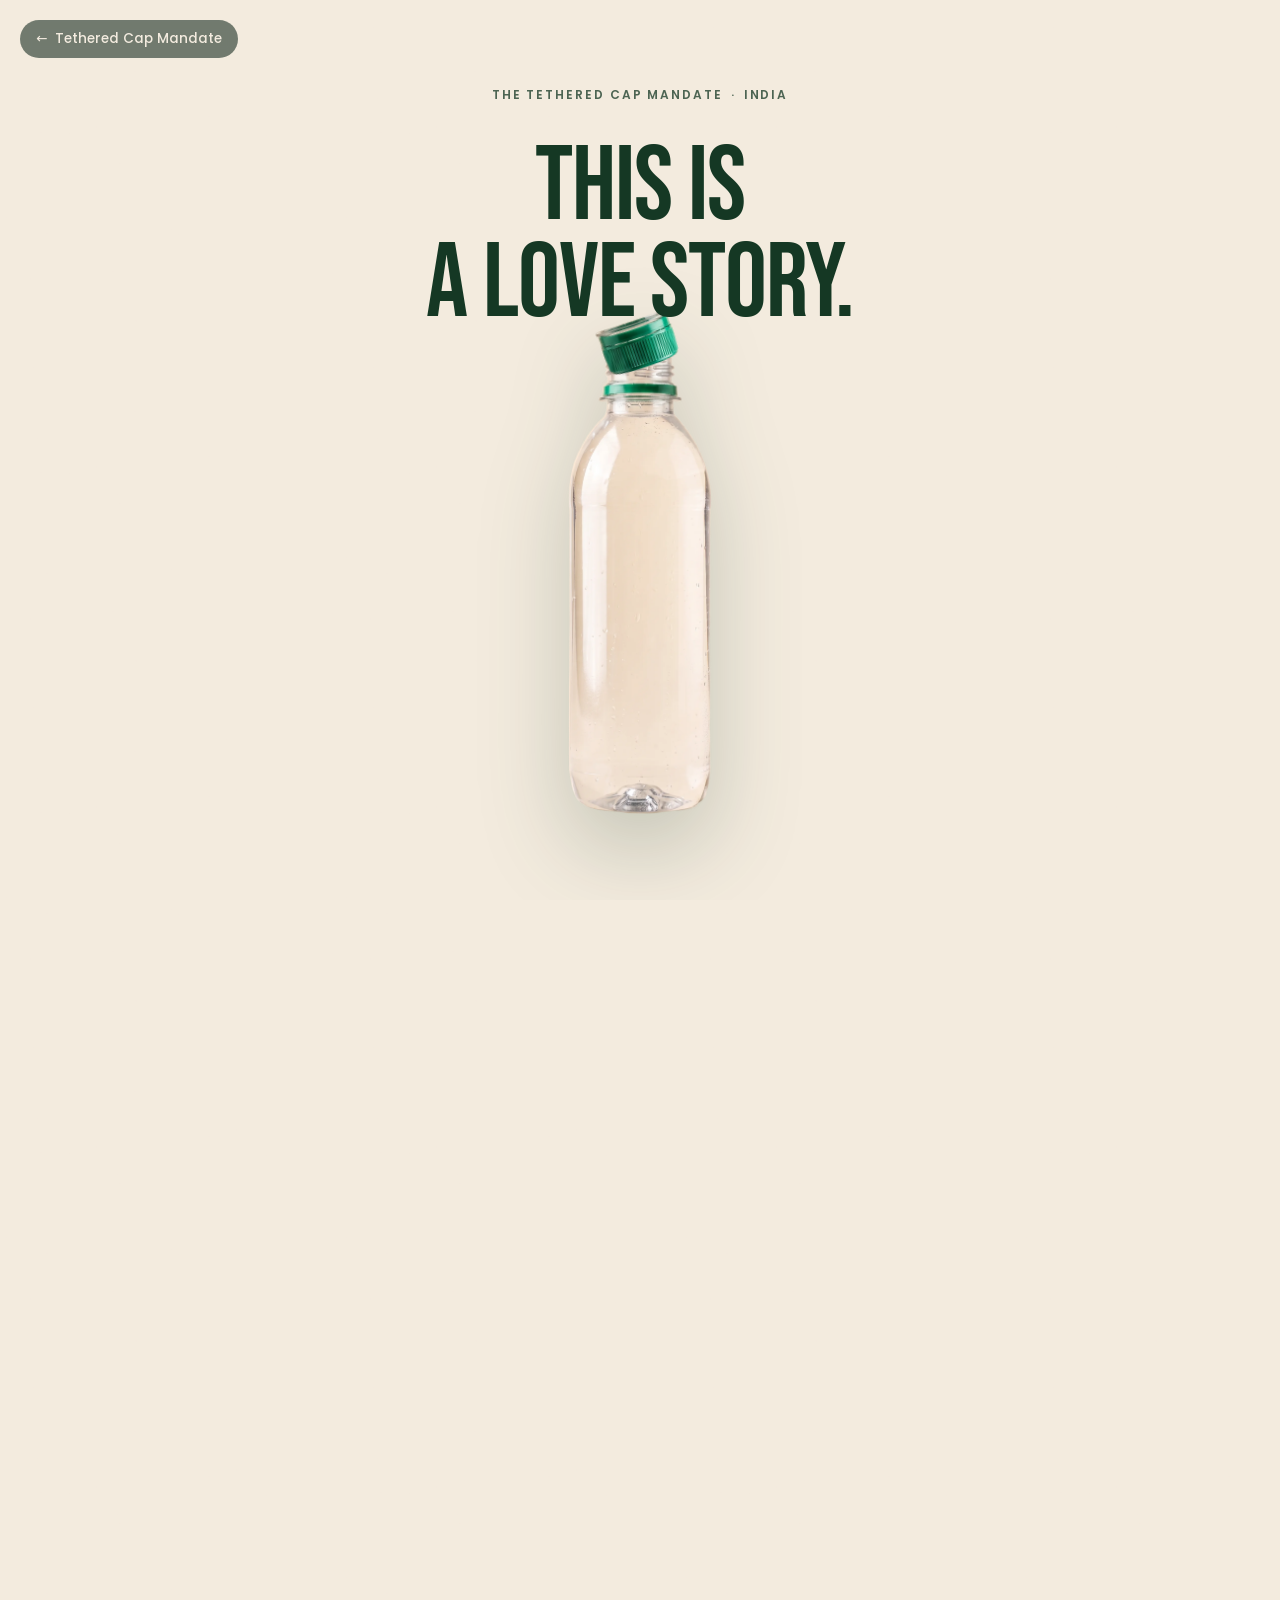
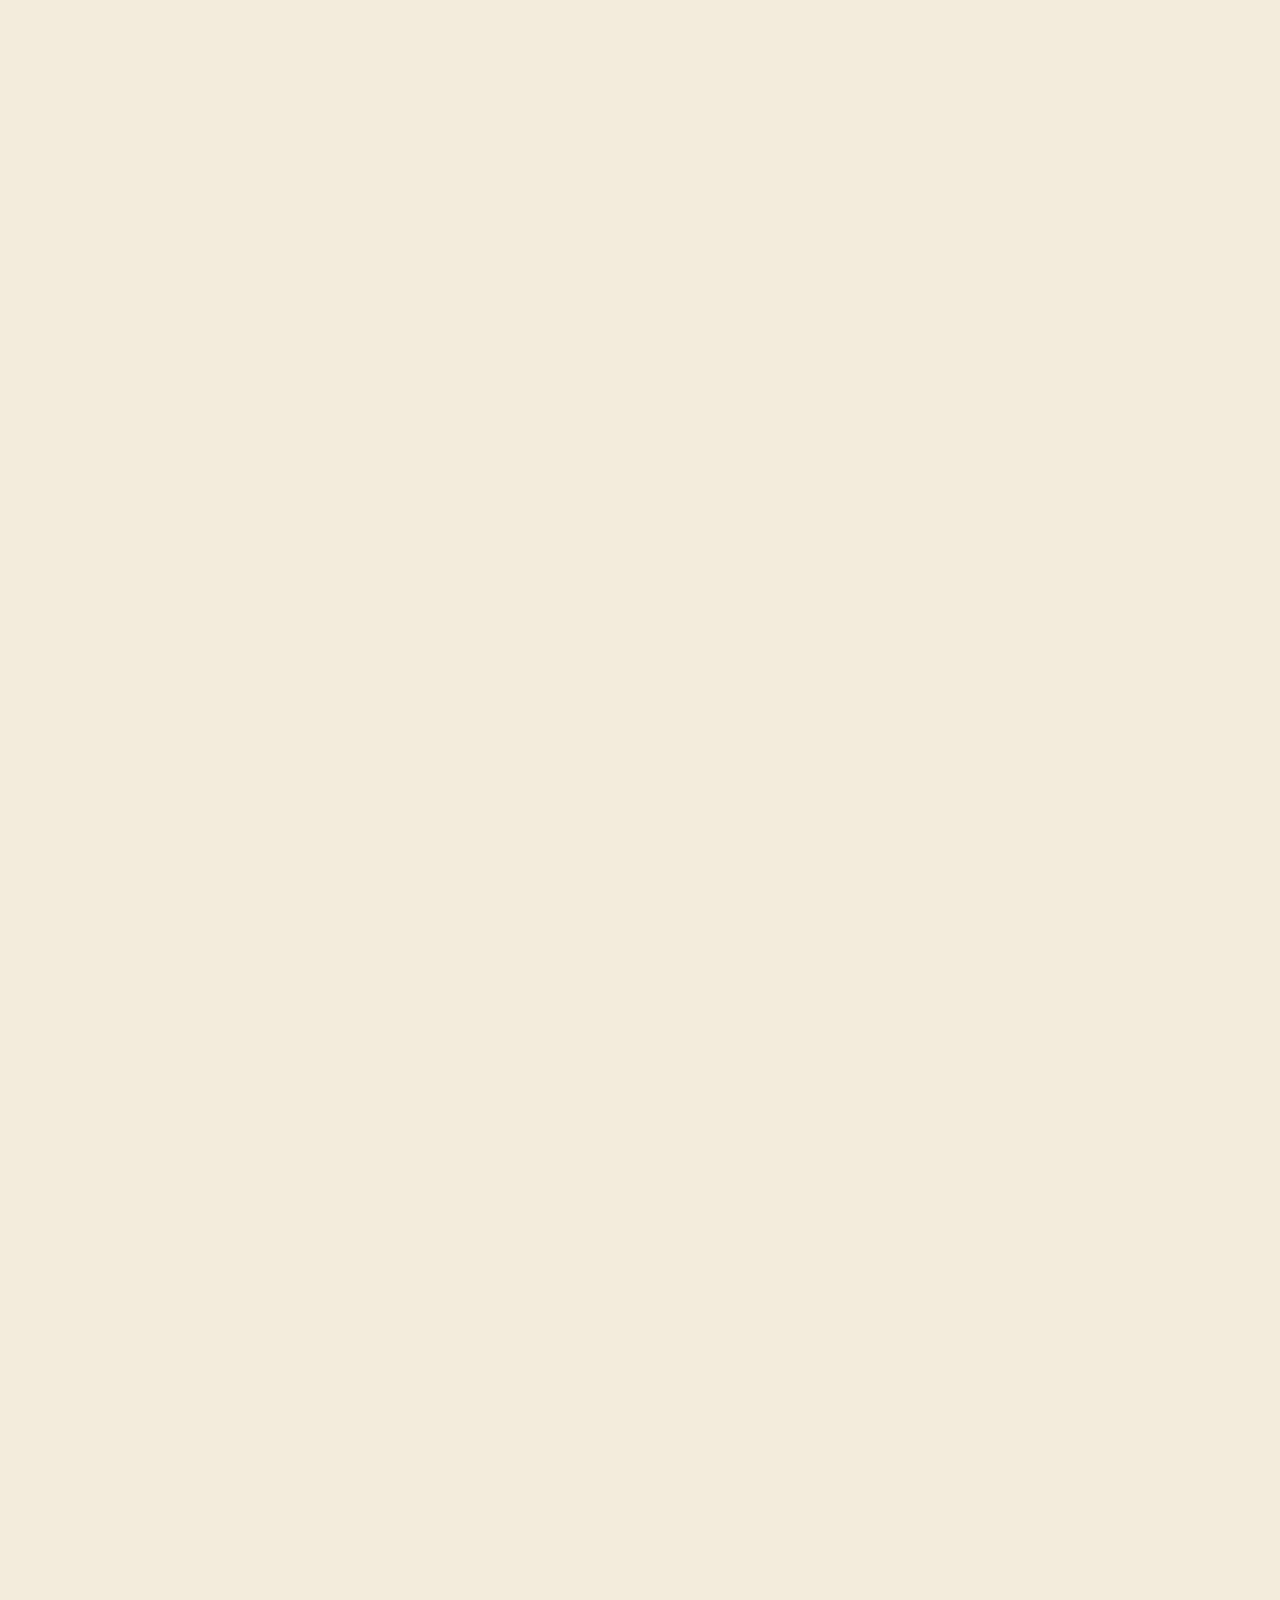
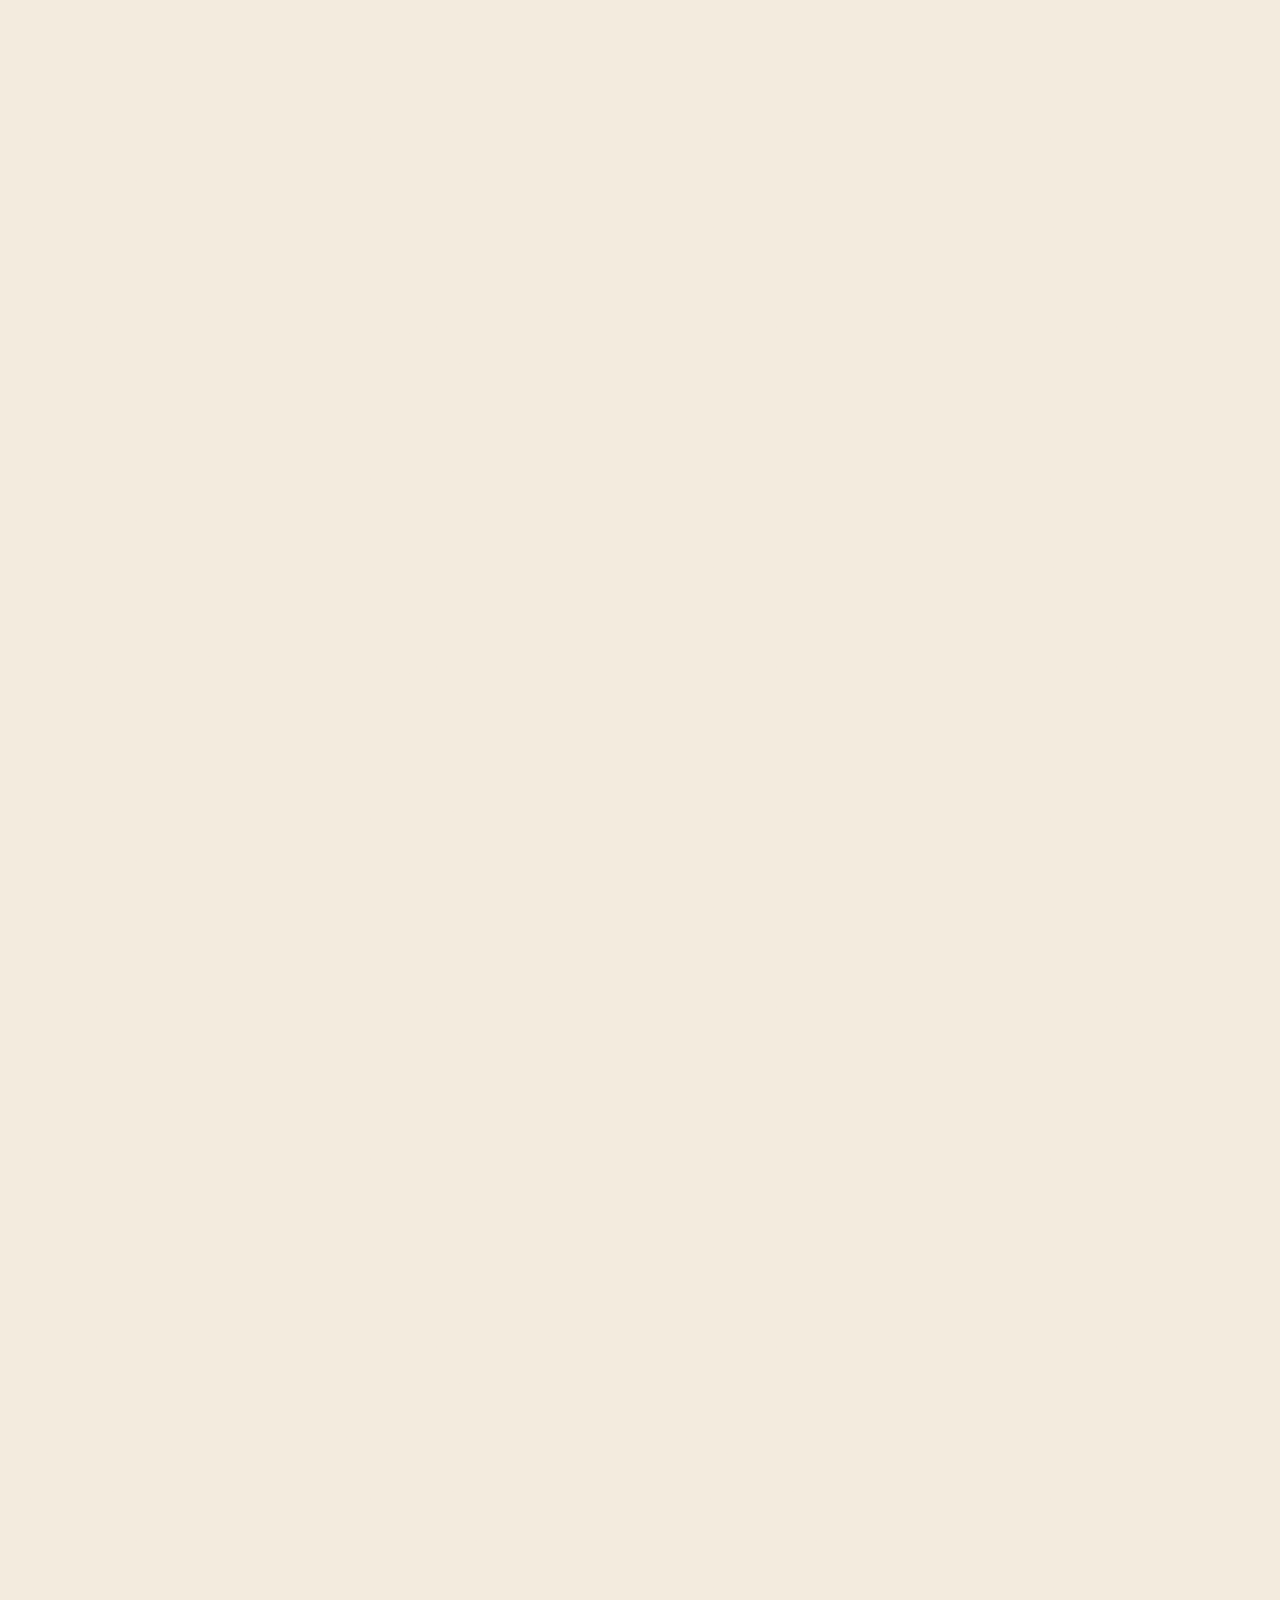
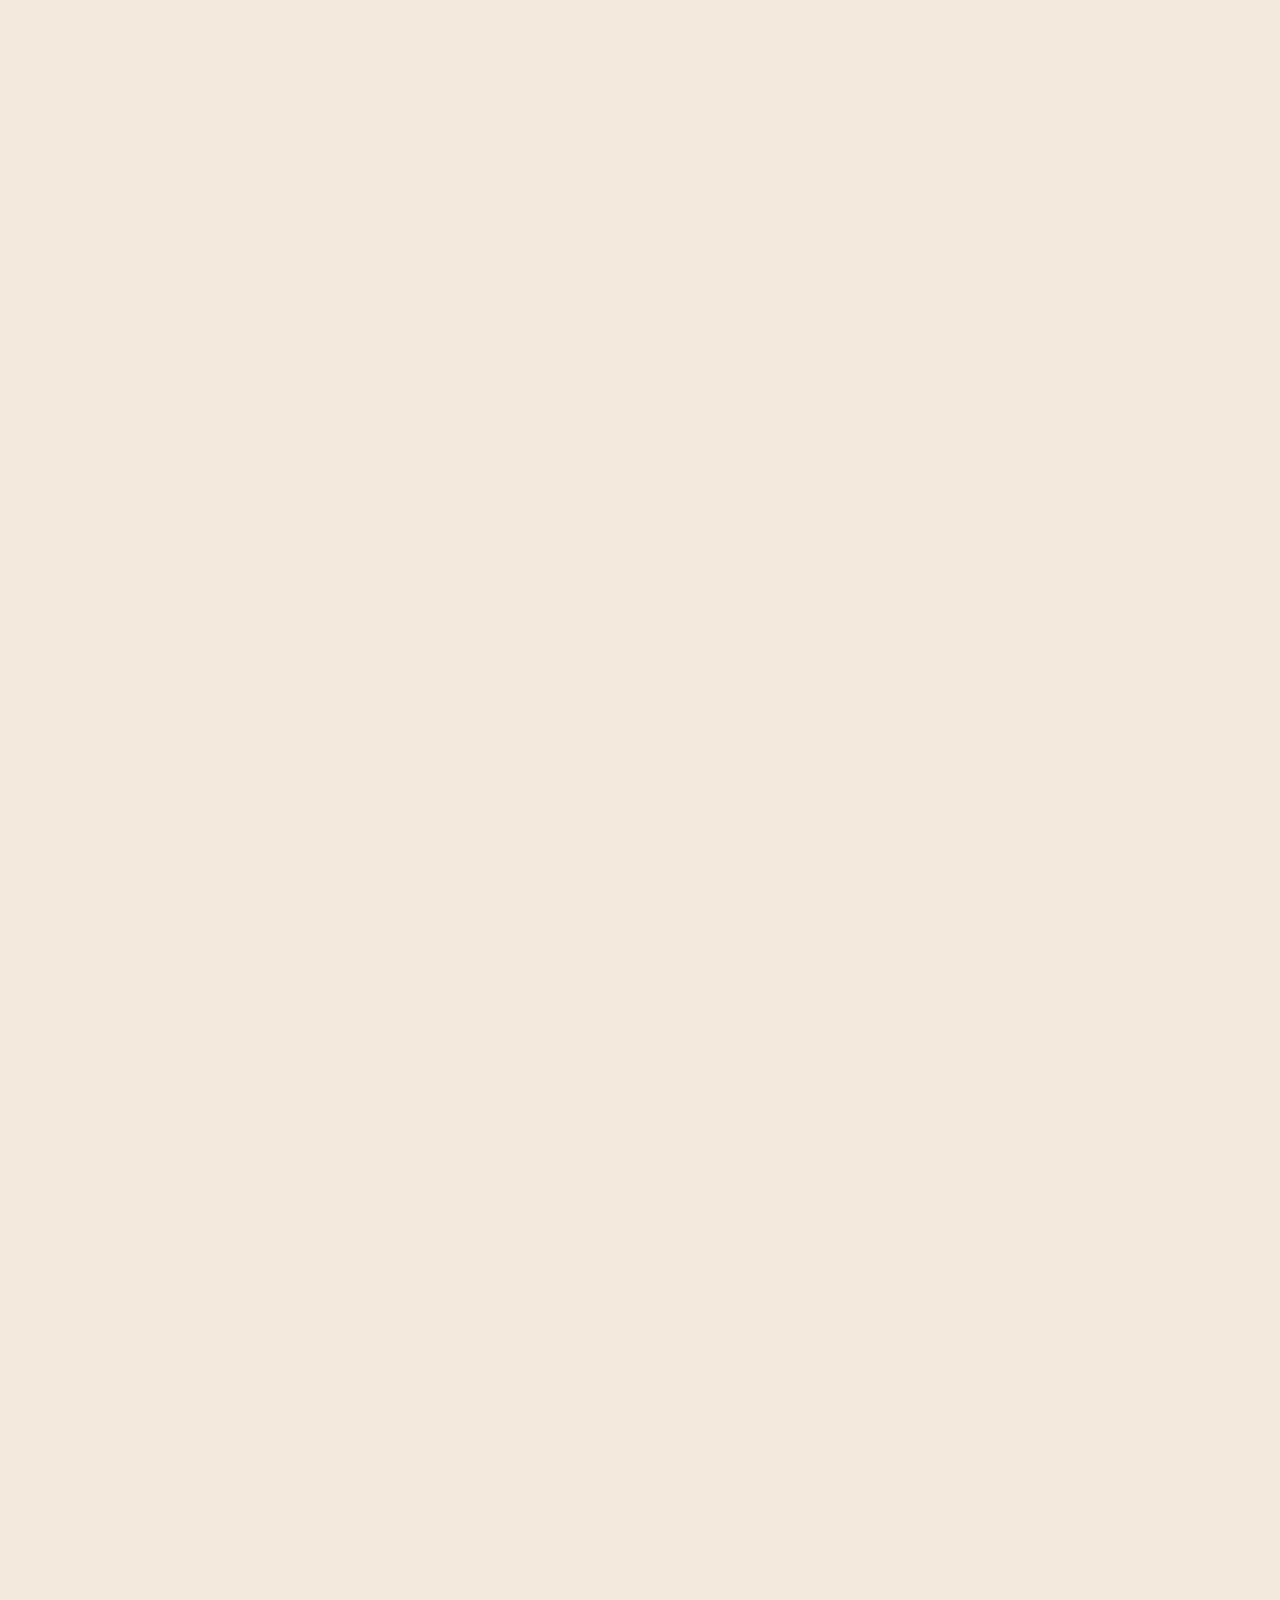
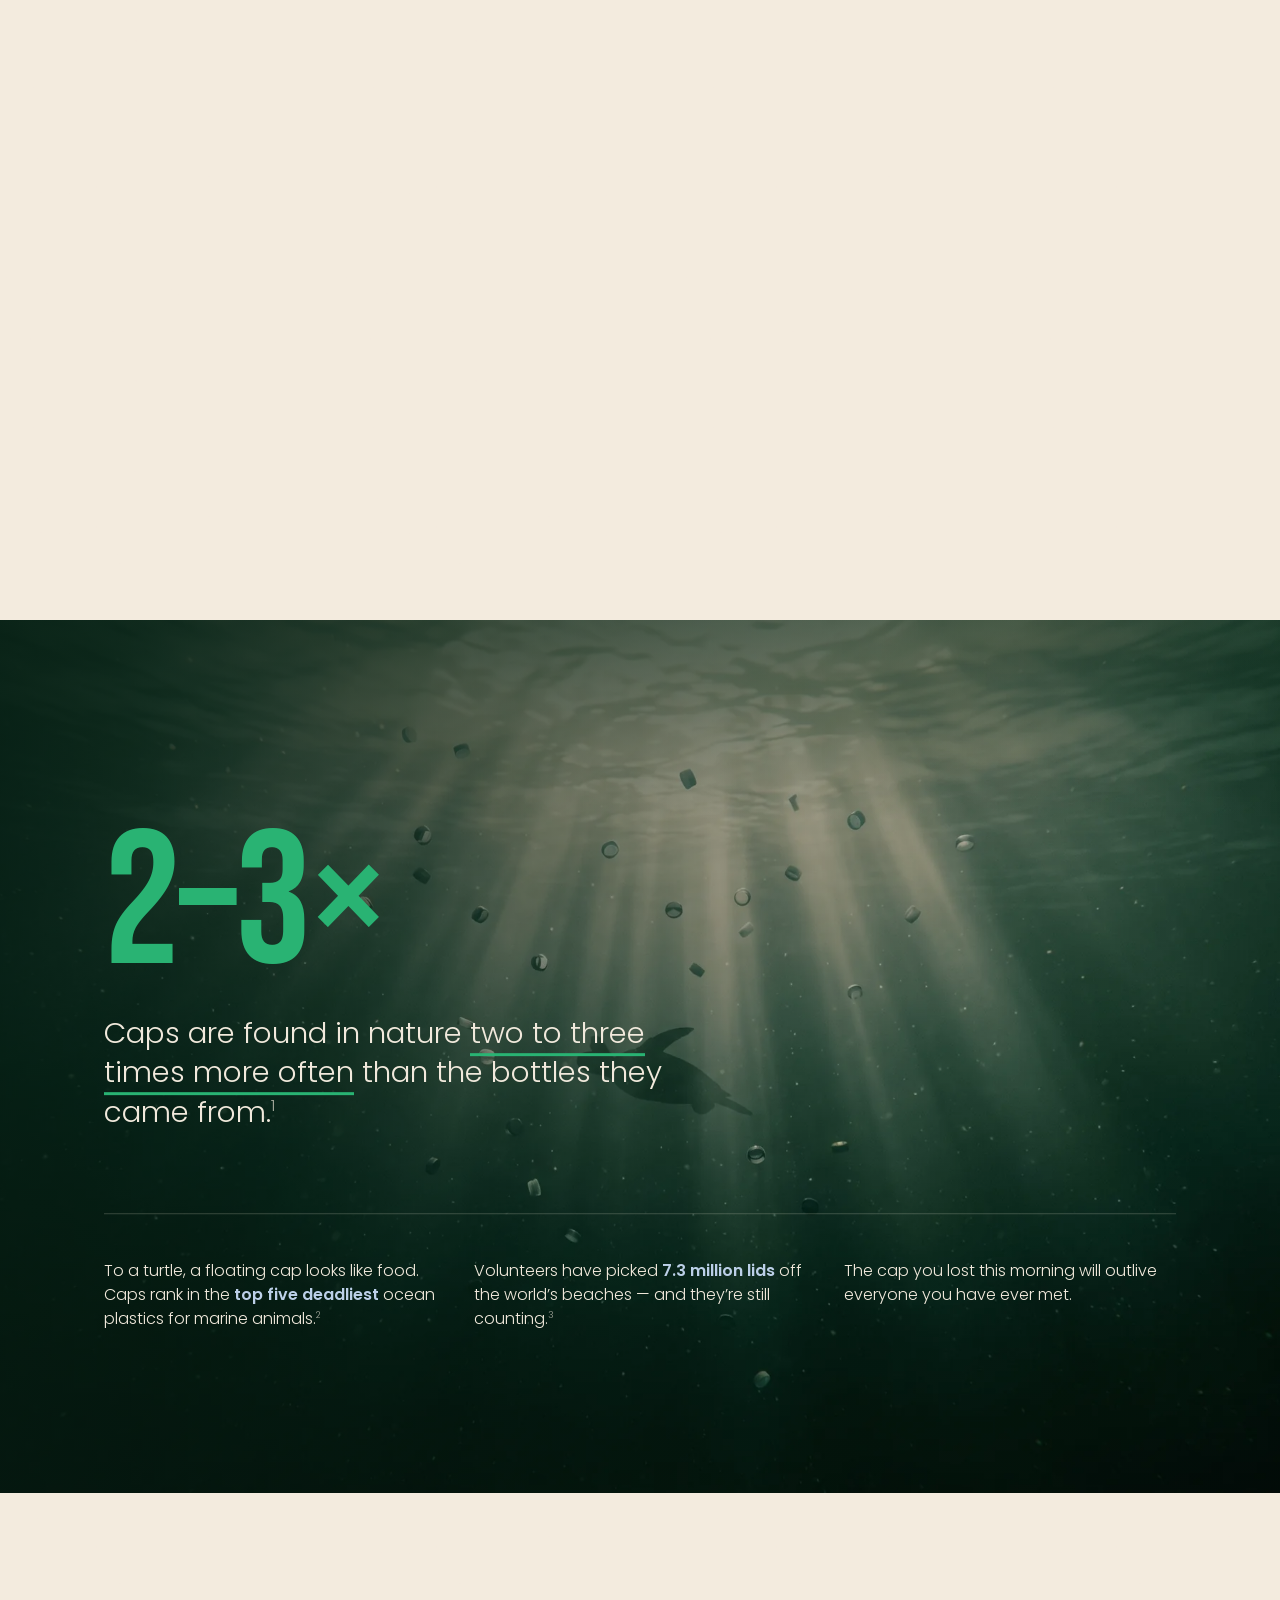
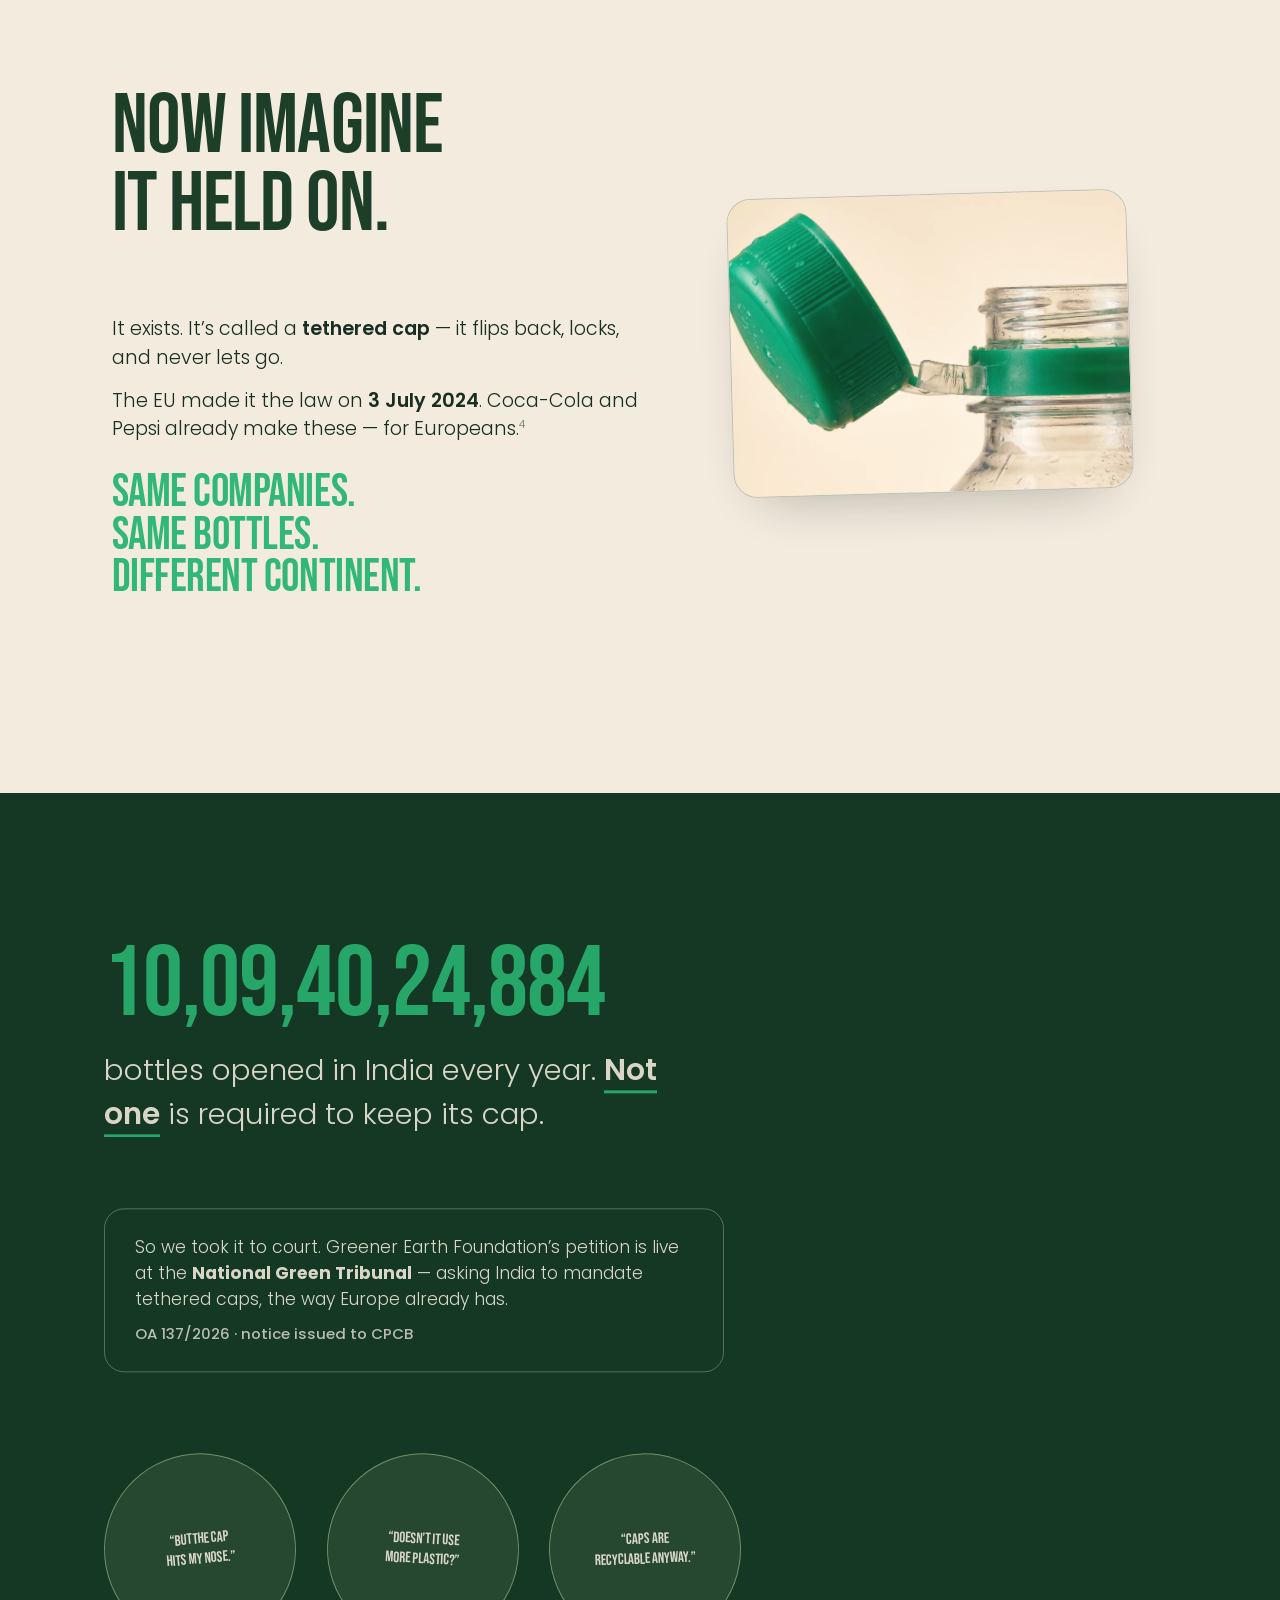
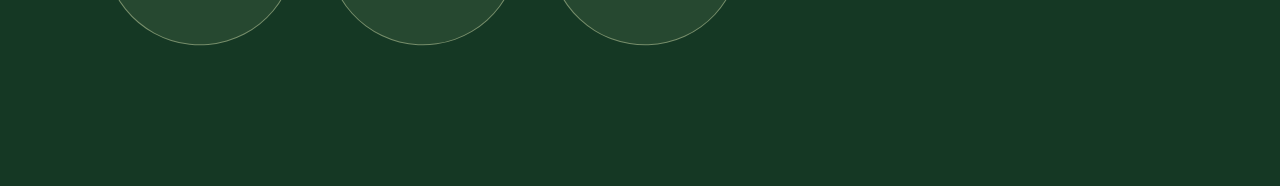
==== the-cap-story.html @ a1b752f6 "Add cinematic scroll film as a new Cap Story page Port the GSAP scroll-pinned "This is a love story"" ====
<!doctype html>
<html lang="en">
<head>
<meta charset="utf-8">
<meta name="viewport" content="width=device-width, initial-scale=1, viewport-fit=cover">
<title>The Cap Story — The Tethered Cap Mandate</title>
<meta name="description" content="Follow one bottle cap's journey — from a bottle, to the gutter, to the ocean — and why a tethered cap never has to make that trip again.">
<meta name="apple-mobile-web-app-title" content="The Cap Story">
<link rel="icon" href="assets/images/favicon.ico" sizes="any">
<link rel="icon" type="image/png" sizes="32x32" href="assets/images/favicon-32.png">
<link rel="icon" type="image/png" sizes="16x16" href="assets/images/favicon-16.png">
<link rel="icon" type="image/png" sizes="192x192" href="assets/images/favicon-192.png">
<link rel="apple-touch-icon" href="assets/images/apple-touch-icon.png">

<link rel="preconnect" href="https://fonts.googleapis.com">
<link rel="preconnect" href="https://fonts.gstatic.com" crossorigin>
<link href="https://fonts.googleapis.com/css2?family=Bebas+Neue&family=Poppins:ital,wght@0,300;0,400;0,500;0,600;0,700;0,800;0,900;1,400;1,600&display=swap" rel="stylesheet">

<link rel="stylesheet" href="css/the-cap-story.css">
</head>
<body>
<div class="shell">

  <a class="filmstory-exit" href="index.html#tethered-timeline" aria-label="Back to The Tethered Cap Mandate">
    <span aria-hidden="true">&larr;</span> Tethered Cap Mandate
  </a>

  <!-- ACT 1+2: one continuous shot — the unscrewing, then the camera follows the cap down -->
  <section class="scene hero" id="story">
    <!-- the world that passes as the cap falls -->
    <div class="fall-world" id="fallWorld">
      <div class="layer street"><img class="layer-img" src="assets/images/the-cap-story-film/street-photo.webp" alt="" loading="eager" decoding="async"></div>
      <div class="layer drain"><img class="layer-img" src="assets/images/the-cap-story-film/drain-photo.webp" alt="" loading="eager" decoding="async"></div>
      <div class="layer river"><img class="layer-img" src="assets/images/the-cap-story-film/river-photo.webp" alt="" loading="eager" decoding="async"></div>
    </div>

    <p class="kicker">The Tethered Cap Mandate&ensp;&middot;&ensp;India</p>
    <div class="hero-stage">
      <h1 class="display hero-line" id="line1">This is<br>a love story.</h1>
      <h1 class="display hero-line" id="line2" aria-hidden="true">Until you<br>opened it.</h1>
      <div class="bottle-rig" role="img" aria-label="A plastic water bottle. As you scroll, its cap unscrews and leaves.">
        <img class="rig-bottle" id="bottleBody" src="assets/images/the-cap-story-film/bottle-rig.webp" alt="" decoding="async">
        <img class="rig-cap" id="cap" src="assets/images/the-cap-story-film/cap-rig.webp" alt="" decoding="async">
      </div>
      <p class="hero-note" id="heroNote">Every bottle you&rsquo;ve ever finished ended exactly like this.</p>
    </div>
    <p class="scroll-cue" id="cue">scroll<span class="cue-line"></span></p>

    <div class="beat b1"><p>You drank. You binned it.<br>The bottle went off to its second life.</p></div>
    <div class="beat b2"><p class="display beat-big">The cap<br>never made it.</p></div>
    <div class="beat b3"><p>Too small for the sorting machines.<br>It slips through every screen.</p></div>
    <div class="beat b4"><p>Light enough to blow out of bins,<br>roll into drains, ride every river.</p></div>
    <div class="beat b5"><p>Bottles sink and get collected.<br><strong>Caps float. Caps escape.</strong></p></div>
  </section>


  <!-- ACT: the deep — sincere beat -->
  <section class="deep" id="deep">
    <div class="col">
      <p class="display deep-huge">2&ndash;3&times;</p>
      <p class="deep-lede">Caps are found in nature <em>two to three times more often</em> than the bottles they came from.<sup>1</sup></p>

      <div class="deep-facts">
        <p>To a turtle, a floating cap looks like food. Caps rank in the <strong>top five deadliest</strong> ocean plastics for marine animals.<sup>2</sup></p>
        <p>Volunteers have picked <strong>7.3 million lids</strong> off the world&rsquo;s beaches — and they&rsquo;re still counting.<sup>3</sup></p>
        <p>The cap you lost this morning will outlive everyone you have ever met.</p>
      </div>
    </div>
  </section>

  <!-- ACT: the rewind / the fix -->
  <section class="scene fix" id="fix">
    <div class="fix-stage">
      <h2 class="display fix-line" id="fixLine">Now imagine<br>it held on.</h2>
      <figure class="tbottle fix-diagram">
        <img src="assets/images/the-cap-story-film/tether-macro.webp" alt="Macro photo of a real tethered cap flipped open, still attached to its bottle by the hinged strap" loading="lazy" decoding="async">
      </figure>
      <div class="fix-copy" id="fixCopy">
        <p>It exists. It&rsquo;s called a <strong>tethered cap</strong> — it flips back, locks, and never lets go.</p>
        <p>The EU made it the law on <strong>3&nbsp;July&nbsp;2024</strong>. Coca-Cola and Pepsi already make these — for Europeans.<sup>4</sup></p>
        <p class="display fix-kicker">Same companies.<br>Same bottles.<br>Different continent.</p>
      </div>
    </div>
  </section>

  <!-- ACT: India -->
  <section class="india" id="india">
    <div class="col">
      <p class="display india-number" id="indiaNumber">25,000,000,000</p>
      <p class="india-lede">bottles opened in India every year. <strong>Not one</strong> is required to keep its cap.</p>
      <div class="india-court">
        <p>So we took it to court. Greener Earth Foundation&rsquo;s petition is live at the <strong>National Green Tribunal</strong> — asking India to mandate tethered caps, the way Europe already has.</p>
        <p class="court-meta">OA 137/2026 &middot; notice issued to CPCB</p>
      </div>
      <div class="stickers">
        <button class="sticker" data-flip><span class="s-front">&ldquo;But the cap<br>hits my nose.&rdquo;</span><span class="s-back">It flips back and locks. Two days of habit vs 400 years in the ocean.</span></button>
        <button class="sticker" data-flip><span class="s-front">&ldquo;Doesn&rsquo;t it use<br>more plastic?&rdquo;</span><span class="s-back">Paired with lighter necks it uses ~30% less closure plastic.</span></button>
        <button class="sticker" data-flip><span class="s-front">&ldquo;Caps are<br>recyclable anyway.&rdquo;</span><span class="s-back">Only if they reach the plant. Most never do — they float away.</span></button>
      </div>
    </div>
  </section>

</div>
<script src="vendor/gsap.min.js"></script>
<script src="vendor/ScrollTrigger.min.js"></script>
<script src="js/the-cap-story.js"></script>
</body>
</html>
---- css/the-cap-story.css ----
/* ————— The Cap Story · cinematic scroll film ————— */

:root{
  --cream:#f3ebdf;
  --forest:#153824;
  --deep:#061e13;
  --green:#2ab574;
  --moss:#bece9f;
  --powder:#bed2eb;
  --ink:#10271b;
  --line:rgba(21,56,36,.24);
  --shell:1760px;
  --col:1200px;
  --pad:clamp(22px,5vw,112px);
  --ease:cubic-bezier(.22,1,.36,1);
}

*{box-sizing:border-box;margin:0}
html{scroll-behavior:smooth}
body{
  background:#e3d7c3; /* letterbox ground on very wide screens */
  color:var(--ink);
  font-family:"Poppins",system-ui,sans-serif;
  font-weight:300;
  font-size:clamp(16px,1.15vw,21px);
  line-height:1.5;
}
.shell{
  max-width:var(--shell);
  margin:0 auto;
  background:var(--cream);
  box-shadow:-1px 0 0 var(--line),1px 0 0 var(--line);
  overflow-x:clip;
  position:relative;
}
.shell::after{ /* riso paper grain over everything, under nothing interactive */
  content:"";position:absolute;inset:0;z-index:40;pointer-events:none;
  background:url("../assets/images/the-cap-story-film/grain-web.jpg") repeat;
  background-size:340px;
  opacity:.05;mix-blend-mode:multiply;
}
.display{
  font-family:"Bebas Neue",system-ui,sans-serif;
  font-weight:400;
  letter-spacing:-.01em;
  line-height:.92;
  text-wrap:balance;
}
.col{max-width:var(--col);margin:0 auto;padding-inline:var(--pad)}
a{color:inherit}
sup{font-size:.55em;opacity:.65}
button{font:inherit;color:inherit;background:none;border:0;cursor:pointer}
:focus-visible{outline:3px solid var(--green);outline-offset:3px;border-radius:6px}

/* ————— exit link back to the main site ————— */
.filmstory-exit{
  position:fixed;top:20px;left:20px;z-index:50;
  display:inline-flex;align-items:center;gap:8px;
  padding:9px 16px;
  font-family:"Poppins",system-ui,sans-serif;font-weight:500;font-size:13.5px;
  color:var(--cream);background:rgba(6,30,19,.55);
  border-radius:999px;text-decoration:none;
  backdrop-filter:blur(6px);
  transition:background .3s;
}
.filmstory-exit:hover{background:rgba(6,30,19,.8)}

/* ————— hero ————— */
.scene{position:relative}
.hero{
  height:100vh;height:100svh;
  overflow:hidden;
  background:var(--cream); /* animated by the story timeline: cream → water → deep */
  display:flex;flex-direction:column;align-items:center;justify-content:center;
  text-align:center;padding:var(--pad);
}
.hero .kicker,.hero .hero-stage{position:relative;z-index:2}
.hero .scroll-cue{z-index:2} /* keeps its absolute centring */
.kicker{
  font-weight:600;font-size:12px;letter-spacing:.16em;text-transform:uppercase;
  color:var(--forest);opacity:.75;margin-bottom:4vh;
}
.hero-stage{position:relative;width:min(640px,88vw);flex:0 1 auto}
.hero-line{
  font-size:clamp(46px,8.2vw,148px);
  color:var(--forest);
  position:relative;z-index:2;
}
#line2{position:absolute;inset:0;opacity:0;z-index:2}
.bottle-rig{
  position:relative;
  height:min(52vh,620px);aspect-ratio:582/1893;
  margin:clamp(6px,1vw,14px) auto 0;
  filter:drop-shadow(0 34px 44px rgba(21,56,36,.22));
}
.rig-bottle{position:absolute;inset:0;width:100%;height:100%;display:block}
.rig-cap{position:absolute;width:53%;left:23.2%;top:-2.7%;display:block}
.hero-note{
  position:absolute;left:0;right:0;bottom:-6px;
  font-size:clamp(14px,1.4vw,18px);opacity:0;color:var(--ink);
}
.scroll-cue{
  position:absolute;bottom:22px;left:50%;transform:translateX(-50%);
  font-weight:600;font-size:11px;letter-spacing:.22em;text-transform:uppercase;opacity:.55;
  display:flex;flex-direction:column;align-items:center;gap:8px;
}
.cue-line{width:1.5px;height:34px;background:var(--forest);animation:cue 1.6s var(--ease) infinite}
@keyframes cue{0%{transform:scaleY(0);transform-origin:top}45%{transform:scaleY(1);transform-origin:top}55%{transform:scaleY(1);transform-origin:bottom}100%{transform:scaleY(0);transform-origin:bottom}}

/* ————— the passing world (inside the one continuous story scene) ————— */
.fall-world{position:absolute;inset:0;pointer-events:none;z-index:1}
.layer{position:absolute;left:50%;transform:translateX(-50%);width:min(1500px,118%)}
.layer-img{display:block;width:100%;height:auto;
  -webkit-mask-image:linear-gradient(transparent,#000 14%,#000 86%,transparent);
  mask-image:linear-gradient(transparent,#000 14%,#000 86%,transparent)}
.layer.street{top:106vh;height:34vh}
.layer.drain{top:216vh;height:22vh}
.layer.river{top:330vh;height:36vh}
.layer.sea{top:452vh;height:82vh}
.beat{
  position:absolute;z-index:4;opacity:0;pointer-events:none;
  max-width:min(46ch,74vw);
  font-size:clamp(18px,2vw,32px);line-height:1.4;
}
.beat strong{font-weight:600}
.beat-big{font-size:clamp(40px,6.4vw,116px);line-height:.92}
.b1{top:16vh;left:var(--pad);text-align:left}
.b2{top:14vh;right:var(--pad);text-align:right;color:var(--forest)}
.b3{top:60vh;left:var(--pad)}
.b4{top:16vh;left:var(--pad)}
.b5{top:58vh;right:var(--pad);text-align:right}
/* beat colours follow the water darkening beneath them */
.b1{color:var(--ink)}
.b2{color:var(--cream);text-shadow:0 2px 34px rgba(6,30,19,.65)}
.b3,.b4,.b5{color:var(--cream)}
/* beats that pass over artwork sit on a scrim so they always read */
.b3 p,.b4 p,.b5 p{
  display:inline-block;
  background:rgba(6,30,19,.62);
  padding:16px 22px;border-radius:16px;
  box-shadow:0 12px 40px -12px rgba(6,30,19,.5);
}

/* ————— the deep ————— */
.deep{
  background:var(--deep) url("../assets/images/the-cap-story-film/underwater-photo.webp") center top / cover no-repeat;
  color:var(--cream);
  padding:22vh 0 18vh;
  position:relative;
}
.deep .col{position:relative;z-index:1}
.deep::after{ /* keep copy readable over the light rays */
  content:"";position:absolute;inset:0;
  background:linear-gradient(100deg, rgba(6,30,19,.82) 0%, rgba(6,30,19,.35) 55%, rgba(6,30,19,.15) 100%);
  pointer-events:none;
}
.deep::before{ /* surface glow fading down from the fall scene */
  content:"";position:absolute;top:0;left:0;right:0;height:200px;
  background:linear-gradient(var(--forest),transparent);opacity:.55;pointer-events:none;
}
.deep-huge{
  font-size:clamp(88px,15vw,300px);
  color:var(--green);
}
.deep-lede{
  font-size:clamp(20px,2.3vw,36px);line-height:1.35;max-width:34ch;
  margin-top:18px;
}
.deep-lede em{font-style:normal;border-bottom:3px solid var(--green)}
.deep-facts{
  display:grid;grid-template-columns:repeat(3,1fr);gap:clamp(20px,3vw,48px);
  margin-top:9vh;padding-top:5vh;border-top:1px solid rgba(243,235,223,.22);
  font-size:clamp(14.5px,1.25vw,18px);
}
.deep-facts strong{font-weight:600;color:var(--powder)}

/* ————— the fix / rewind ————— */
.fix{
  background:var(--cream);
  min-height:100vh;
  display:flex;align-items:center;
  padding:14vh 0;
}
.fix-stage{
  display:grid;grid-template-columns:1.05fr .95fr;gap:clamp(24px,4vw,72px);
  align-items:center;max-width:var(--col);margin:0 auto;padding-inline:var(--pad);
}
.fix-line{font-size:clamp(44px,6.6vw,120px);color:var(--forest);grid-column:1;align-self:end}
.tbottle{grid-column:2;grid-row:1 / span 2;width:min(400px,80vw);margin:0 auto;overflow:visible}
.fix-diagram{padding:0}
.fix-diagram img{display:block;width:100%;height:auto;border-radius:24px;
  border:1px solid var(--line);transform:rotate(-1.6deg);
  box-shadow:0 24px 60px -30px rgba(6,30,19,.35)}
.fix-copy{grid-column:1;font-size:clamp(16.5px,1.5vw,21px);max-width:44ch;display:grid;gap:14px;margin-top:20px}
.fix-copy strong{font-weight:600}
.fix-kicker{font-size:clamp(30px,3.6vw,64px);color:var(--green);margin-top:14px}

/* ————— india ————— */
.india{background:var(--forest);color:var(--cream);padding:16vh 0}
.india-number{
  font-size:clamp(40px,7.8vw,150px);
  color:var(--green);
  overflow-wrap:anywhere;
  font-variant-numeric:tabular-nums;
}
.india-lede{font-size:clamp(20px,2.3vw,36px);max-width:34ch;margin-top:16px}
.india-lede strong{font-weight:600;border-bottom:3px solid var(--green)}
.india-court{
  margin-top:8vh;padding:26px 30px;
  border:1px solid rgba(243,235,223,.35);border-radius:20px;
  max-width:62ch;font-size:clamp(15.5px,1.35vw,19px);
}
.court-meta{margin-top:10px;font-weight:500;font-size:.86em;opacity:.85}
.stickers{display:flex;gap:clamp(14px,2.4vw,34px);margin-top:9vh;flex-wrap:wrap}
.sticker{
  position:relative;
  width:clamp(150px,15vw,196px);aspect-ratio:1;border-radius:50%;
  border:1.5px solid rgba(190,206,159,.6);
  background:rgba(190,206,159,.12);
  color:var(--cream);
  padding:18px;text-align:center;
  font-size:clamp(13px,1vw,15.5px);line-height:1.35;
  transition:transform .45s var(--ease),background .45s;
}
.sticker:nth-child(1){transform:rotate(-5deg)}
.sticker:nth-child(2){transform:rotate(3deg)}
.sticker:nth-child(3){transform:rotate(-2deg)}
.sticker .s-front{font-family:"Bebas Neue",system-ui,sans-serif;font-size:1.16em;display:flex;align-items:center;justify-content:center;height:100%}
.sticker .s-back{display:none}
.sticker.is-flipped{background:var(--green);border-style:solid;border-color:var(--green);color:var(--deep);transform:rotate(0)}
.sticker.is-flipped .s-front{display:none}
.sticker.is-flipped .s-back{display:flex;align-items:center;justify-content:center;height:100%}

/* ————— responsive ————— */
@media (max-width:880px){
  .fix-stage{grid-template-columns:1fr}
  .fix-line{grid-column:1}
  .tbottle{grid-column:1;grid-row:auto;width:min(300px,70vw)}
  .fix-copy{grid-column:1}
  .deep-facts{grid-template-columns:1fr;gap:26px}
  .beat{max-width:80vw}
  .b2,.b5{right:var(--pad)}
  .layer.street{top:8vh}
}
@media (max-width:520px){
  .hero-line{font-size:clamp(42px,12vw,64px)}
  .stickers{gap:10px}
  .sticker{width:calc(50% - 10px)}
}

/* ————— reduced motion / no-js: everything readable, nothing pinned ————— */
.static-flow .hero{height:auto;min-height:0;padding-bottom:8vh}
.static-flow .fall-world,.static-flow .scroll-cue{display:none}
.static-flow .beat{position:static;opacity:1;margin:5vh 0 0;max-width:60ch;color:var(--ink);text-align:center;pointer-events:auto}
.static-flow .beat.b2{color:var(--forest)}
.static-flow .b3,.static-flow .b4,.static-flow .b5{color:var(--ink)}
.static-flow #line2{display:none}
.static-flow .hero-note{opacity:1;position:static;margin-top:20px}
@media (prefers-reduced-motion:reduce){
  html{scroll-behavior:auto}
  .cue-line{animation:none}
  .sticker{transition:none}
}
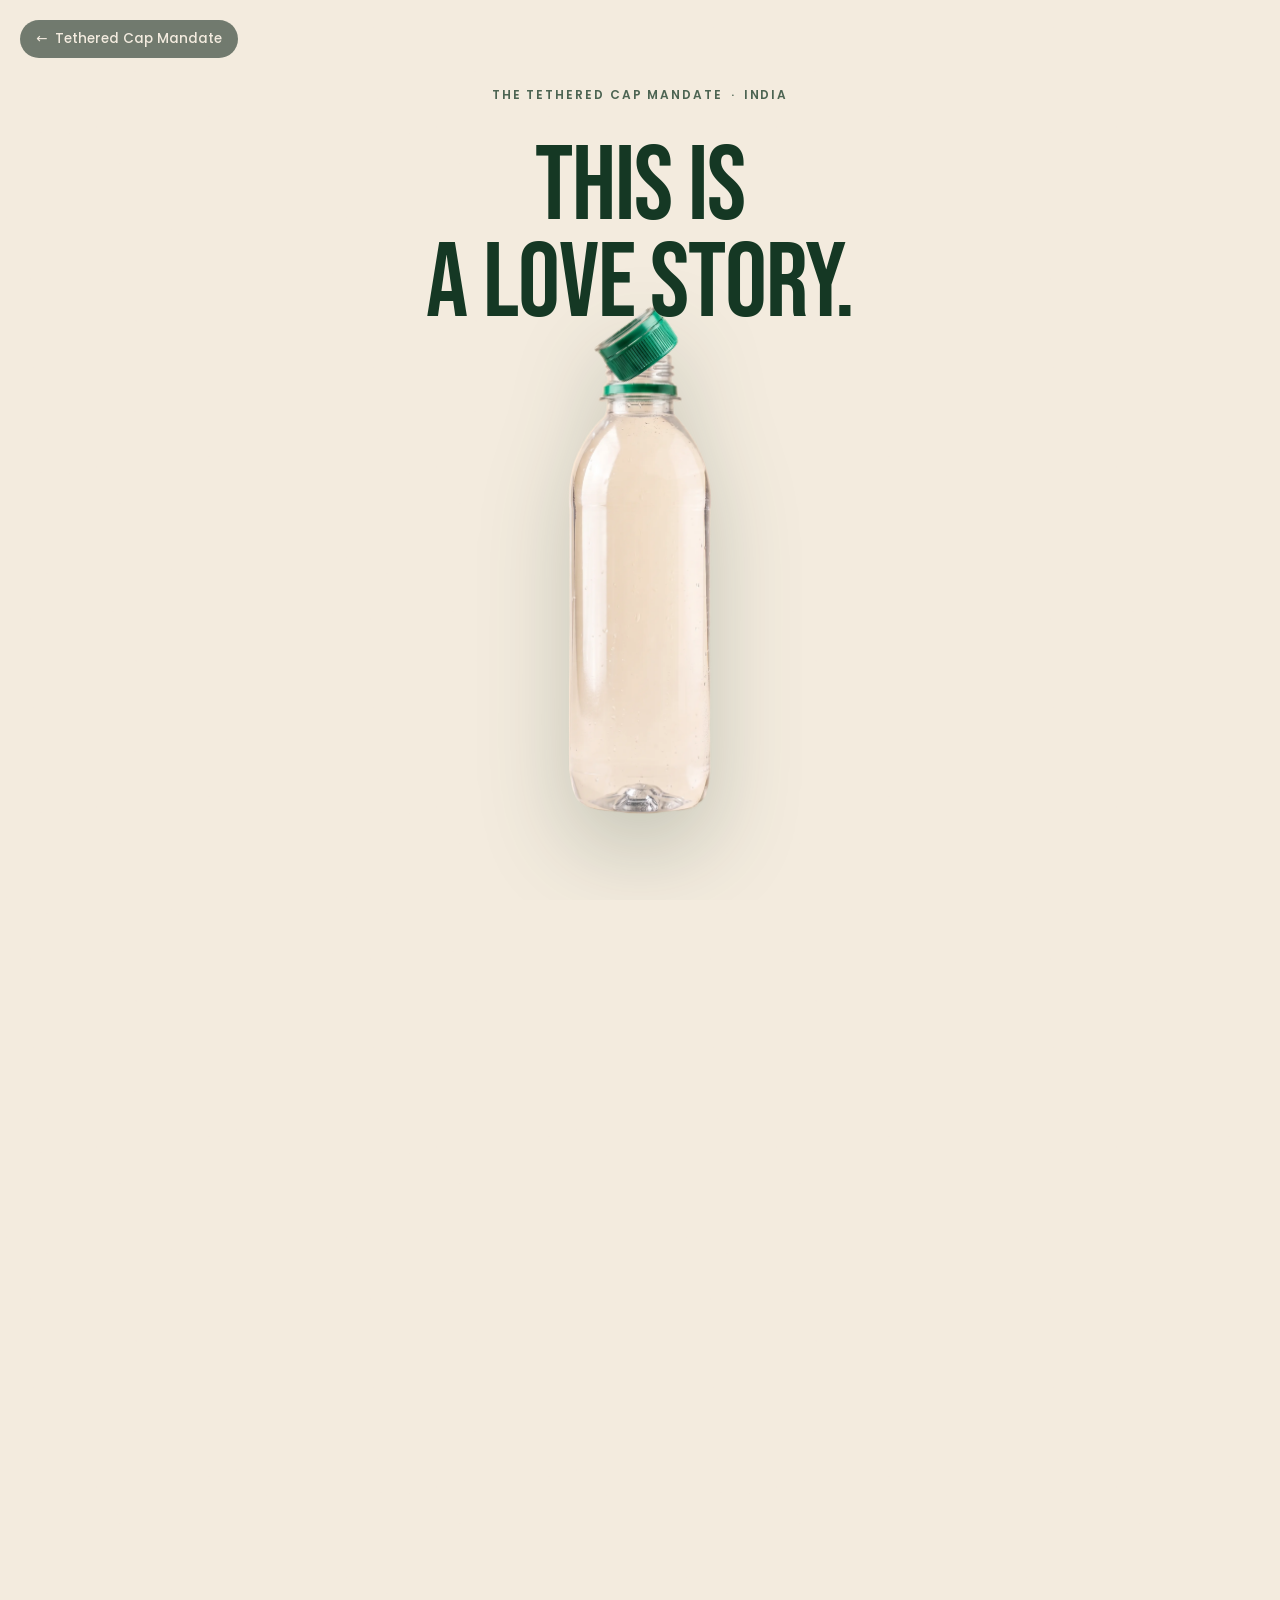
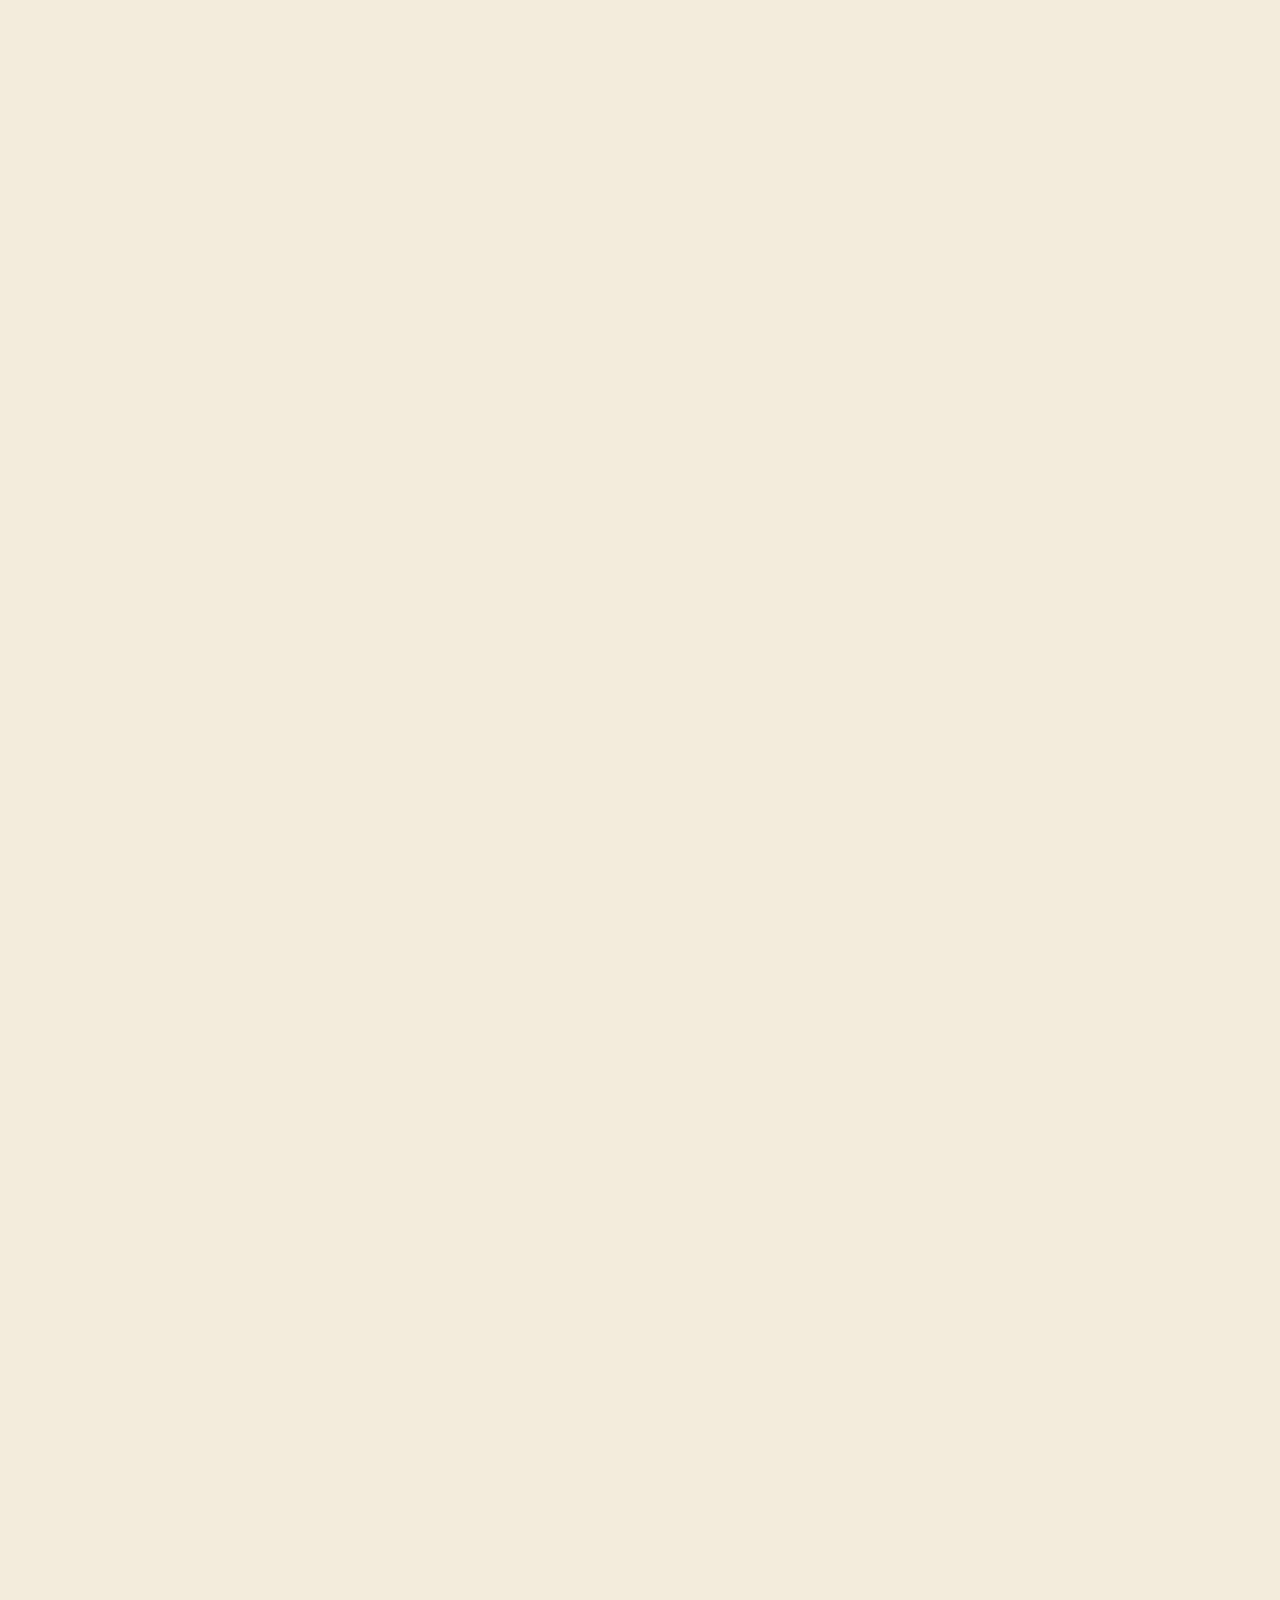
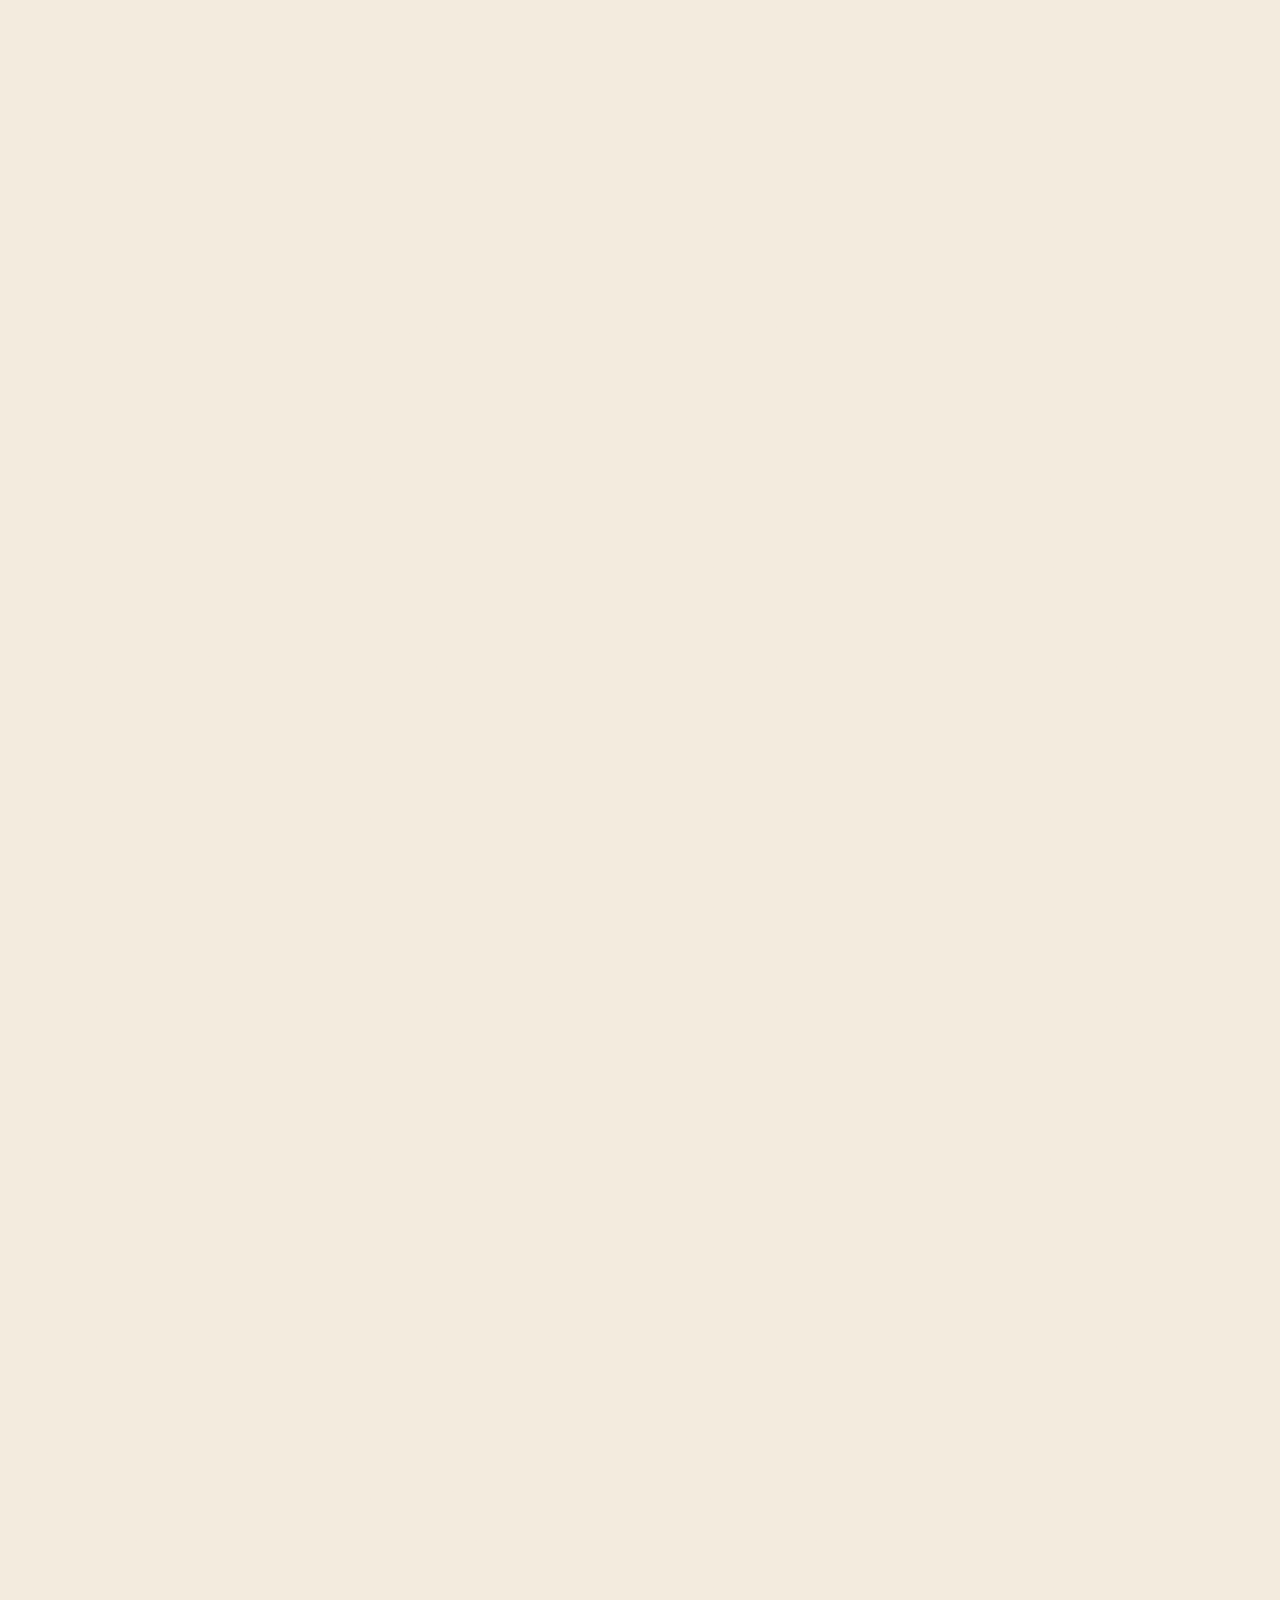
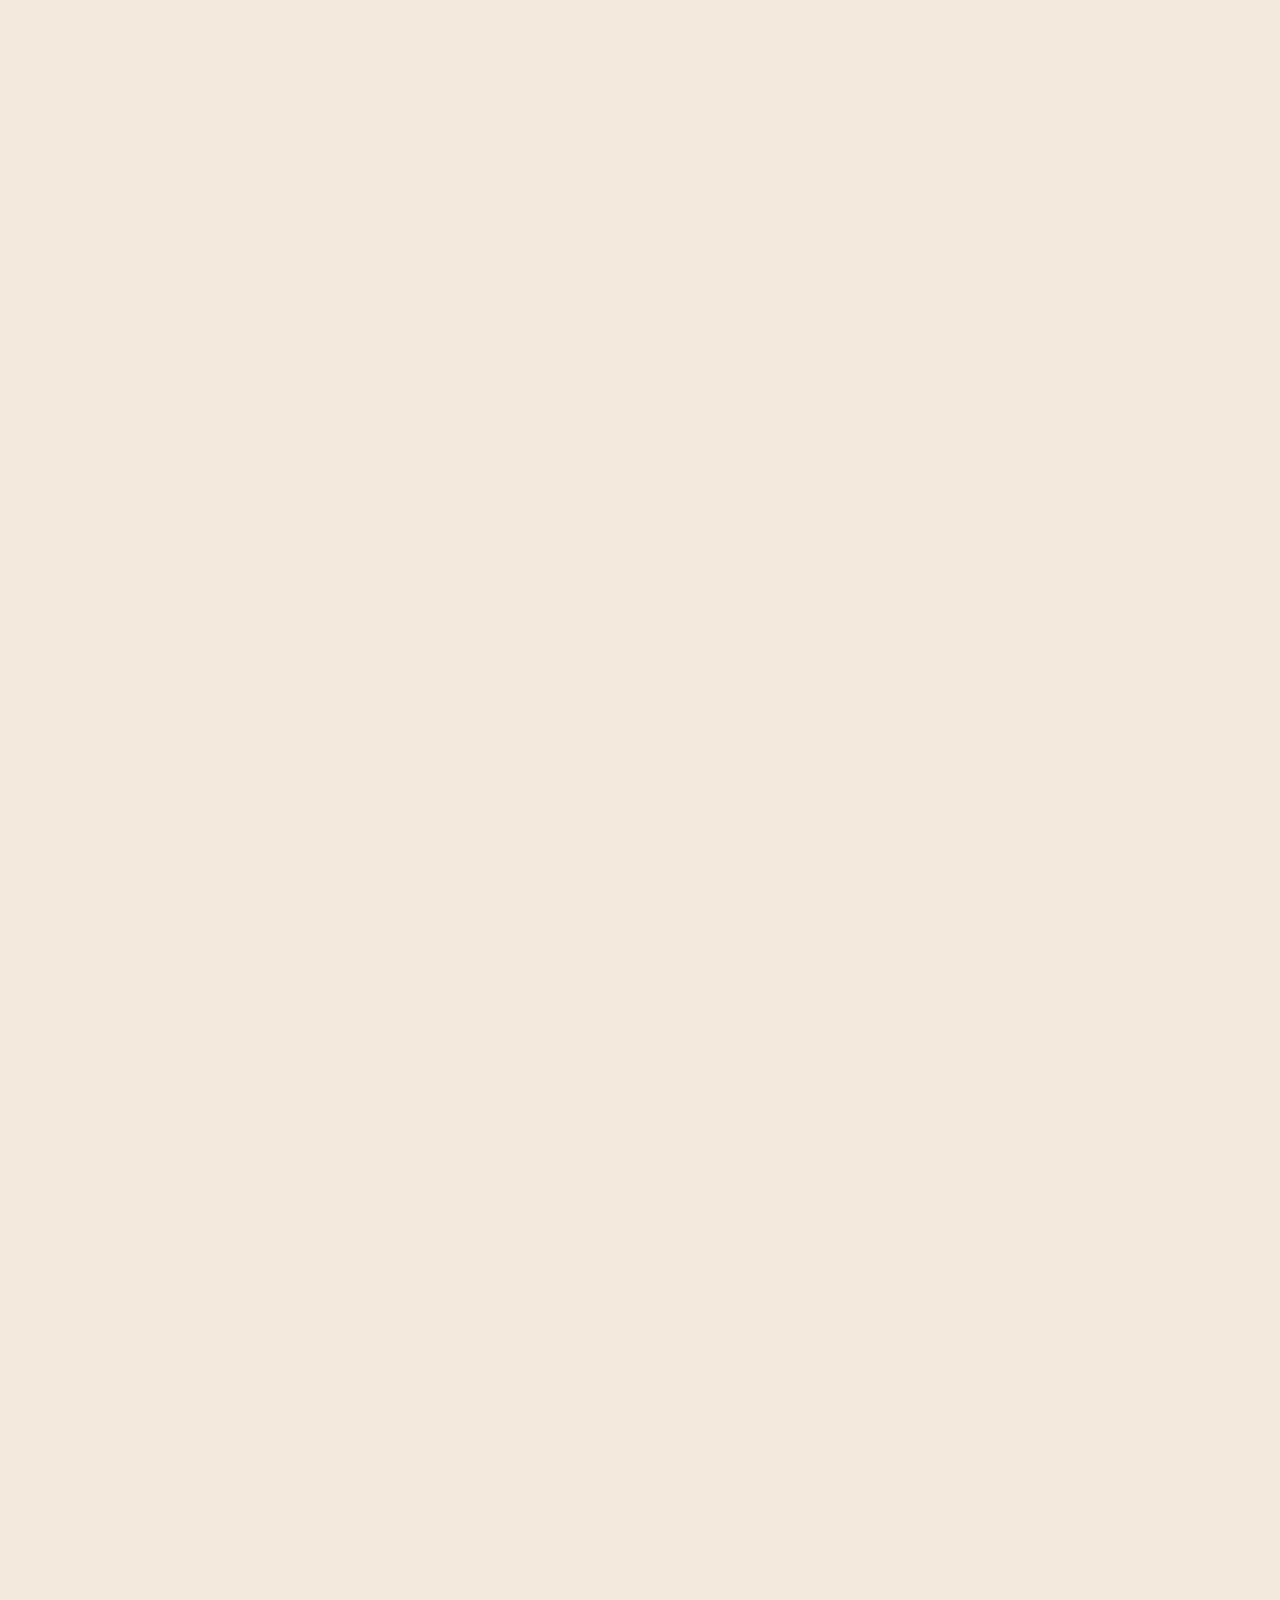
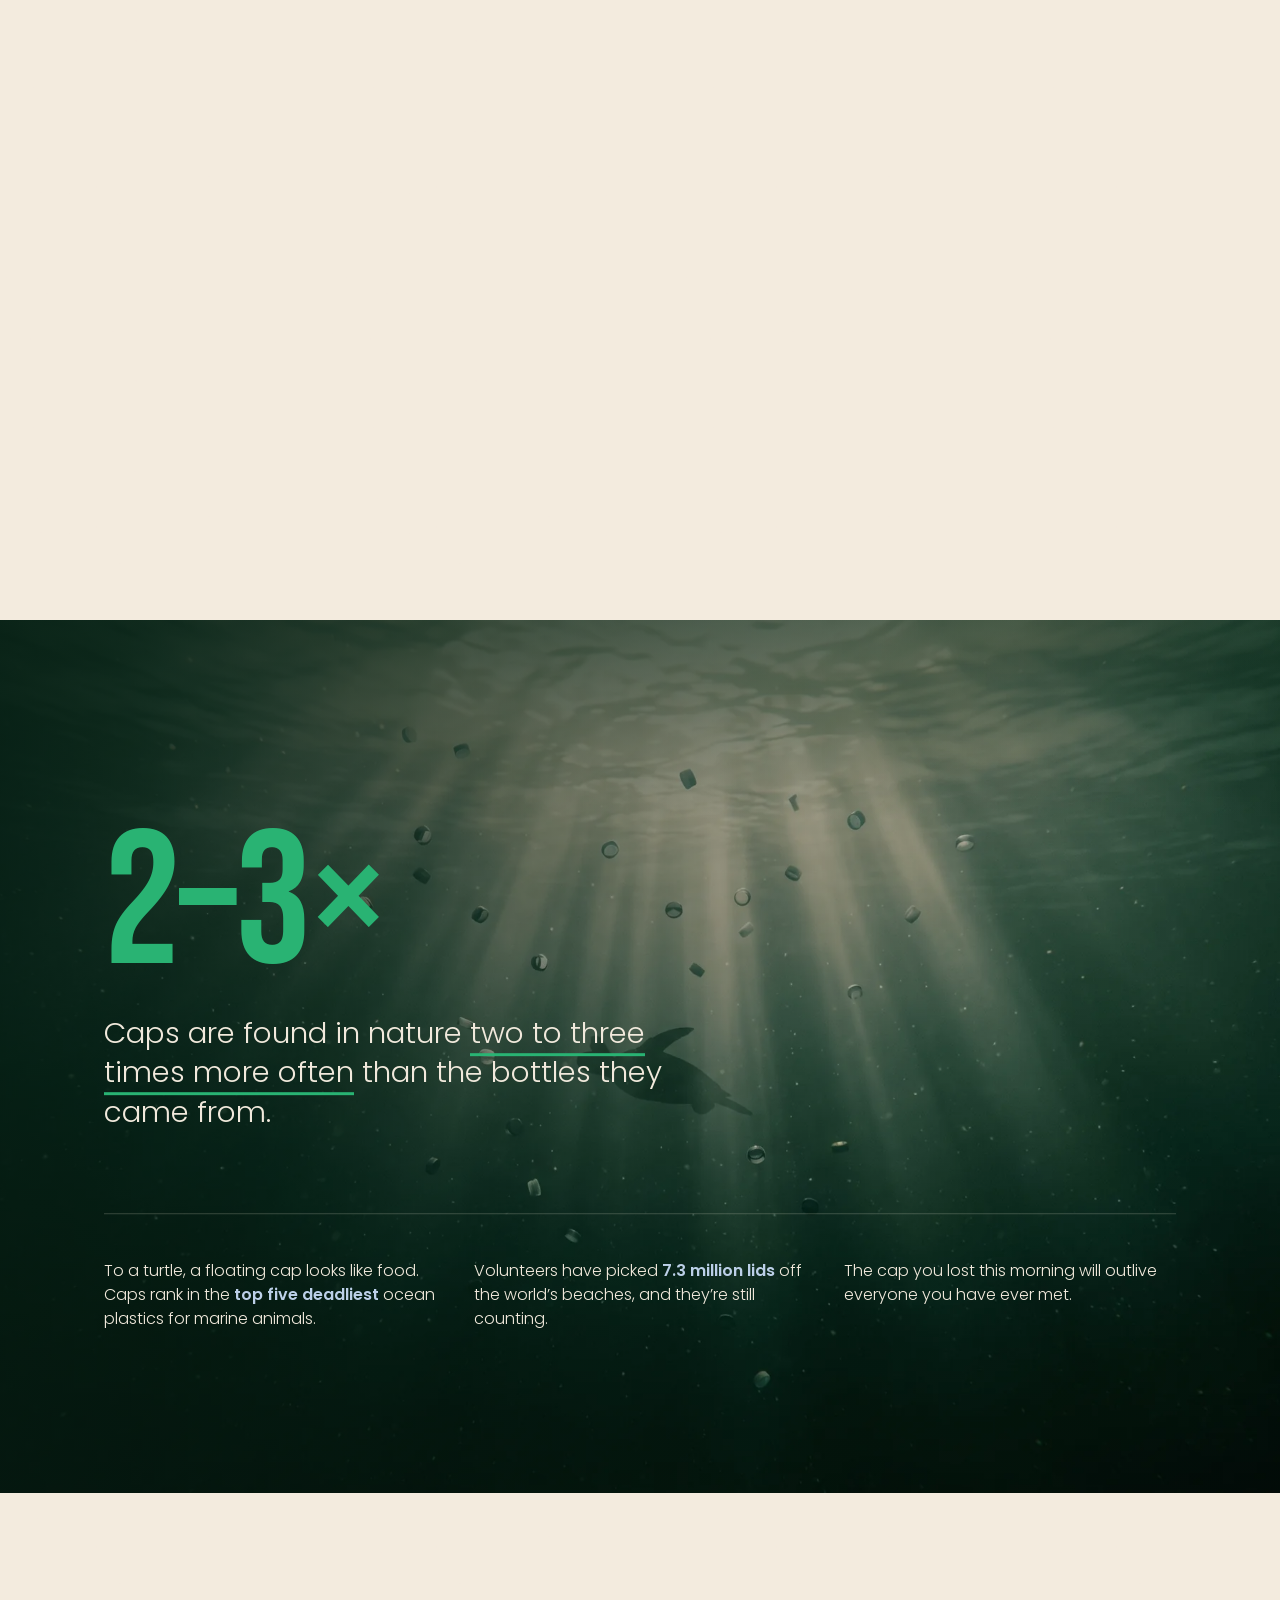
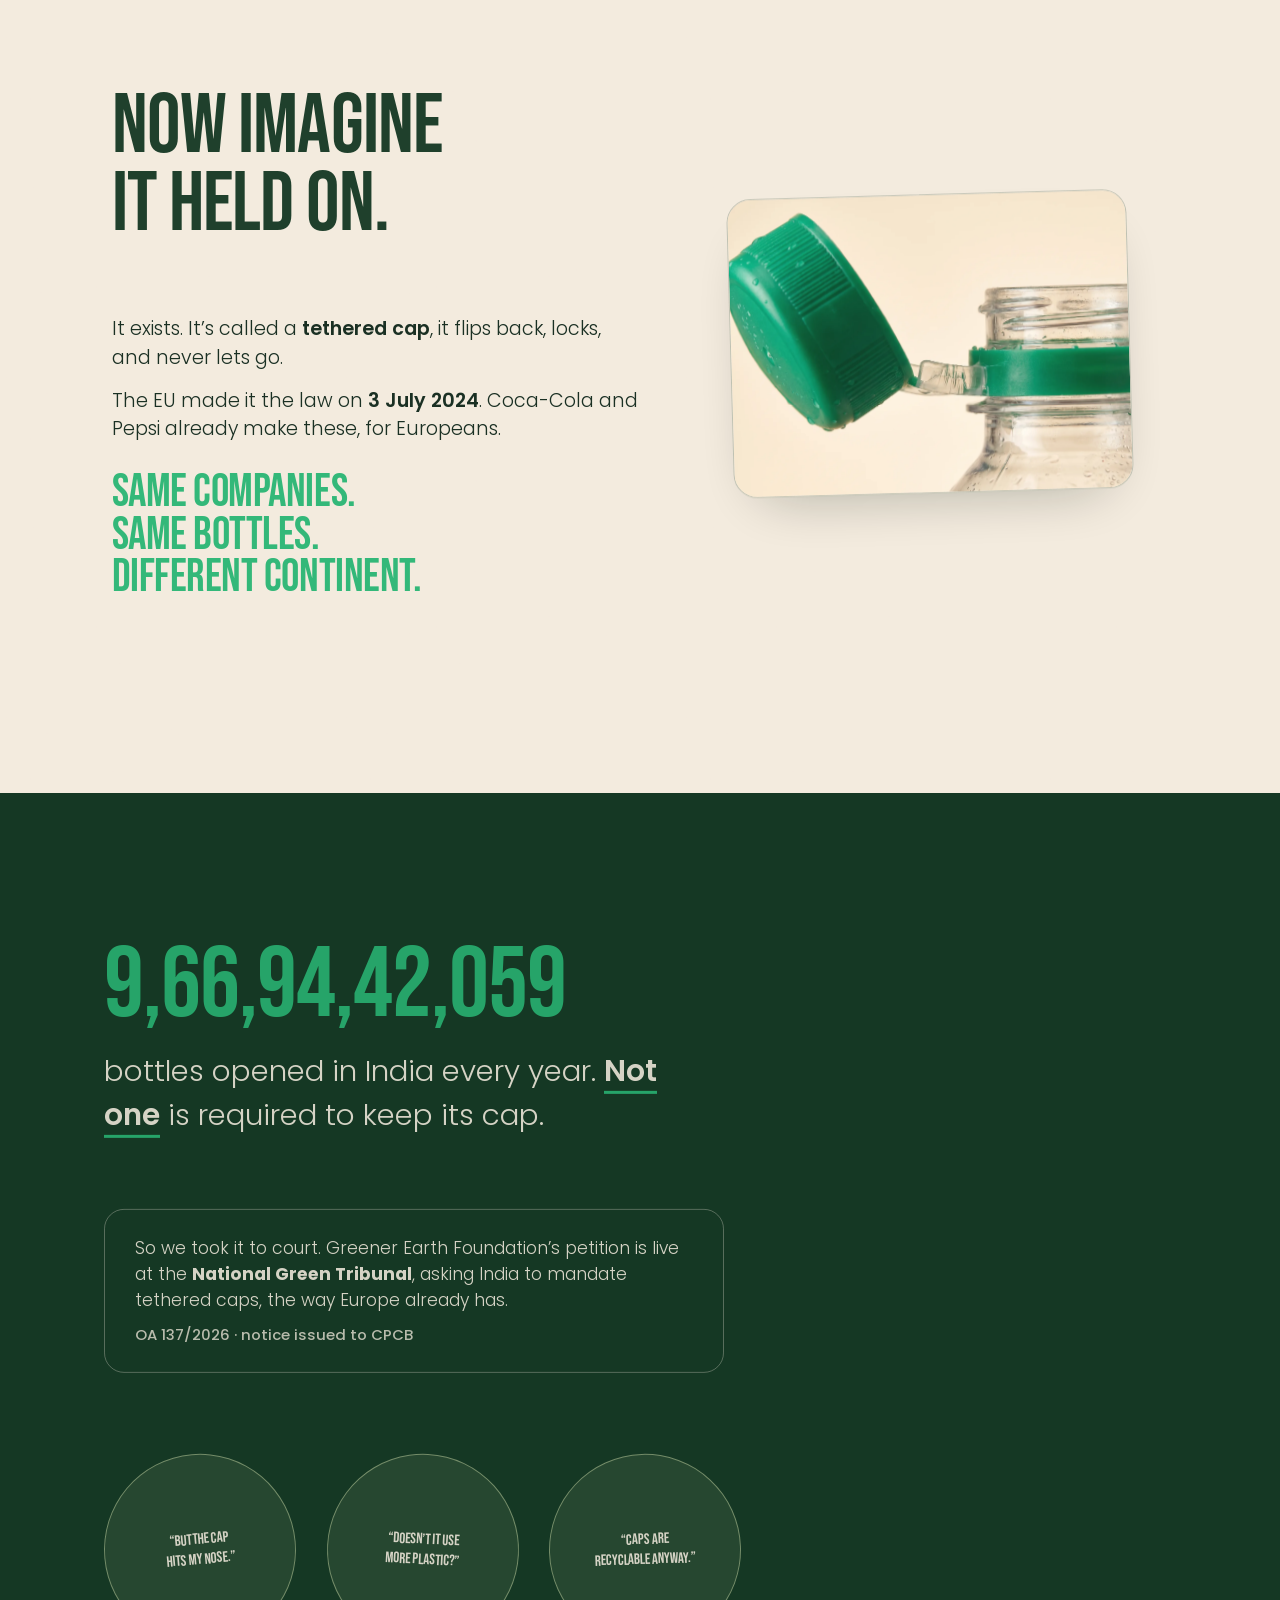
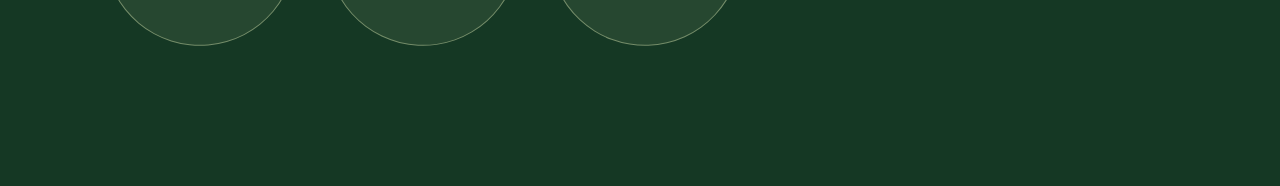
==== commit ca5c8151: "Remove citation markers and replace em dashes with commas in the Cap Story film" ====
--- a/the-cap-story.html
+++ b/the-cap-story.html
@@ -3,8 +3,8 @@
 <head>
 <meta charset="utf-8">
 <meta name="viewport" content="width=device-width, initial-scale=1, viewport-fit=cover">
-<title>The Cap Story — The Tethered Cap Mandate</title>
-<meta name="description" content="Follow one bottle cap's journey — from a bottle, to the gutter, to the ocean — and why a tethered cap never has to make that trip again.">
+<title>The Cap Story, The Tethered Cap Mandate</title>
+<meta name="description" content="Follow one bottle cap's journey, from a bottle, to the gutter, to the ocean, and why a tethered cap never has to make that trip again.">
 <meta name="apple-mobile-web-app-title" content="The Cap Story">
 <link rel="icon" href="assets/images/favicon.ico" sizes="any">
 <link rel="icon" type="image/png" sizes="32x32" href="assets/images/favicon-32.png">
@@ -58,11 +58,11 @@
   <section class="deep" id="deep">
     <div class="col">
       <p class="display deep-huge">2&ndash;3&times;</p>
-      <p class="deep-lede">Caps are found in nature <em>two to three times more often</em> than the bottles they came from.<sup>1</sup></p>
+      <p class="deep-lede">Caps are found in nature <em>two to three times more often</em> than the bottles they came from.</p>
 
       <div class="deep-facts">
-        <p>To a turtle, a floating cap looks like food. Caps rank in the <strong>top five deadliest</strong> ocean plastics for marine animals.<sup>2</sup></p>
-        <p>Volunteers have picked <strong>7.3 million lids</strong> off the world&rsquo;s beaches — and they&rsquo;re still counting.<sup>3</sup></p>
+        <p>To a turtle, a floating cap looks like food. Caps rank in the <strong>top five deadliest</strong> ocean plastics for marine animals.</p>
+        <p>Volunteers have picked <strong>7.3 million lids</strong> off the world&rsquo;s beaches, and they&rsquo;re still counting.</p>
         <p>The cap you lost this morning will outlive everyone you have ever met.</p>
       </div>
     </div>
@@ -76,8 +76,8 @@
         <img src="assets/images/the-cap-story-film/tether-macro.webp" alt="Macro photo of a real tethered cap flipped open, still attached to its bottle by the hinged strap" loading="lazy" decoding="async">
       </figure>
       <div class="fix-copy" id="fixCopy">
-        <p>It exists. It&rsquo;s called a <strong>tethered cap</strong> — it flips back, locks, and never lets go.</p>
-        <p>The EU made it the law on <strong>3&nbsp;July&nbsp;2024</strong>. Coca-Cola and Pepsi already make these — for Europeans.<sup>4</sup></p>
+        <p>It exists. It&rsquo;s called a <strong>tethered cap</strong>, it flips back, locks, and never lets go.</p>
+        <p>The EU made it the law on <strong>3&nbsp;July&nbsp;2024</strong>. Coca-Cola and Pepsi already make these, for Europeans.</p>
         <p class="display fix-kicker">Same companies.<br>Same bottles.<br>Different continent.</p>
       </div>
     </div>
@@ -89,13 +89,13 @@
       <p class="display india-number" id="indiaNumber">25,000,000,000</p>
       <p class="india-lede">bottles opened in India every year. <strong>Not one</strong> is required to keep its cap.</p>
       <div class="india-court">
-        <p>So we took it to court. Greener Earth Foundation&rsquo;s petition is live at the <strong>National Green Tribunal</strong> — asking India to mandate tethered caps, the way Europe already has.</p>
+        <p>So we took it to court. Greener Earth Foundation&rsquo;s petition is live at the <strong>National Green Tribunal</strong>, asking India to mandate tethered caps, the way Europe already has.</p>
         <p class="court-meta">OA 137/2026 &middot; notice issued to CPCB</p>
       </div>
       <div class="stickers">
         <button class="sticker" data-flip><span class="s-front">&ldquo;But the cap<br>hits my nose.&rdquo;</span><span class="s-back">It flips back and locks. Two days of habit vs 400 years in the ocean.</span></button>
         <button class="sticker" data-flip><span class="s-front">&ldquo;Doesn&rsquo;t it use<br>more plastic?&rdquo;</span><span class="s-back">Paired with lighter necks it uses ~30% less closure plastic.</span></button>
-        <button class="sticker" data-flip><span class="s-front">&ldquo;Caps are<br>recyclable anyway.&rdquo;</span><span class="s-back">Only if they reach the plant. Most never do — they float away.</span></button>
+        <button class="sticker" data-flip><span class="s-front">&ldquo;Caps are<br>recyclable anyway.&rdquo;</span><span class="s-back">Only if they reach the plant. Most never do, they float away.</span></button>
       </div>
     </div>
   </section>
--- a/css/the-cap-story.css
+++ b/css/the-cap-story.css
@@ -240,7 +240,6 @@
   .deep-facts{grid-template-columns:1fr;gap:26px}
   .beat{max-width:80vw}
   .b2,.b5{right:var(--pad)}
-  .layer.street{top:8vh}
 }
 @media (max-width:520px){
   .hero-line{font-size:clamp(42px,12vw,64px)}
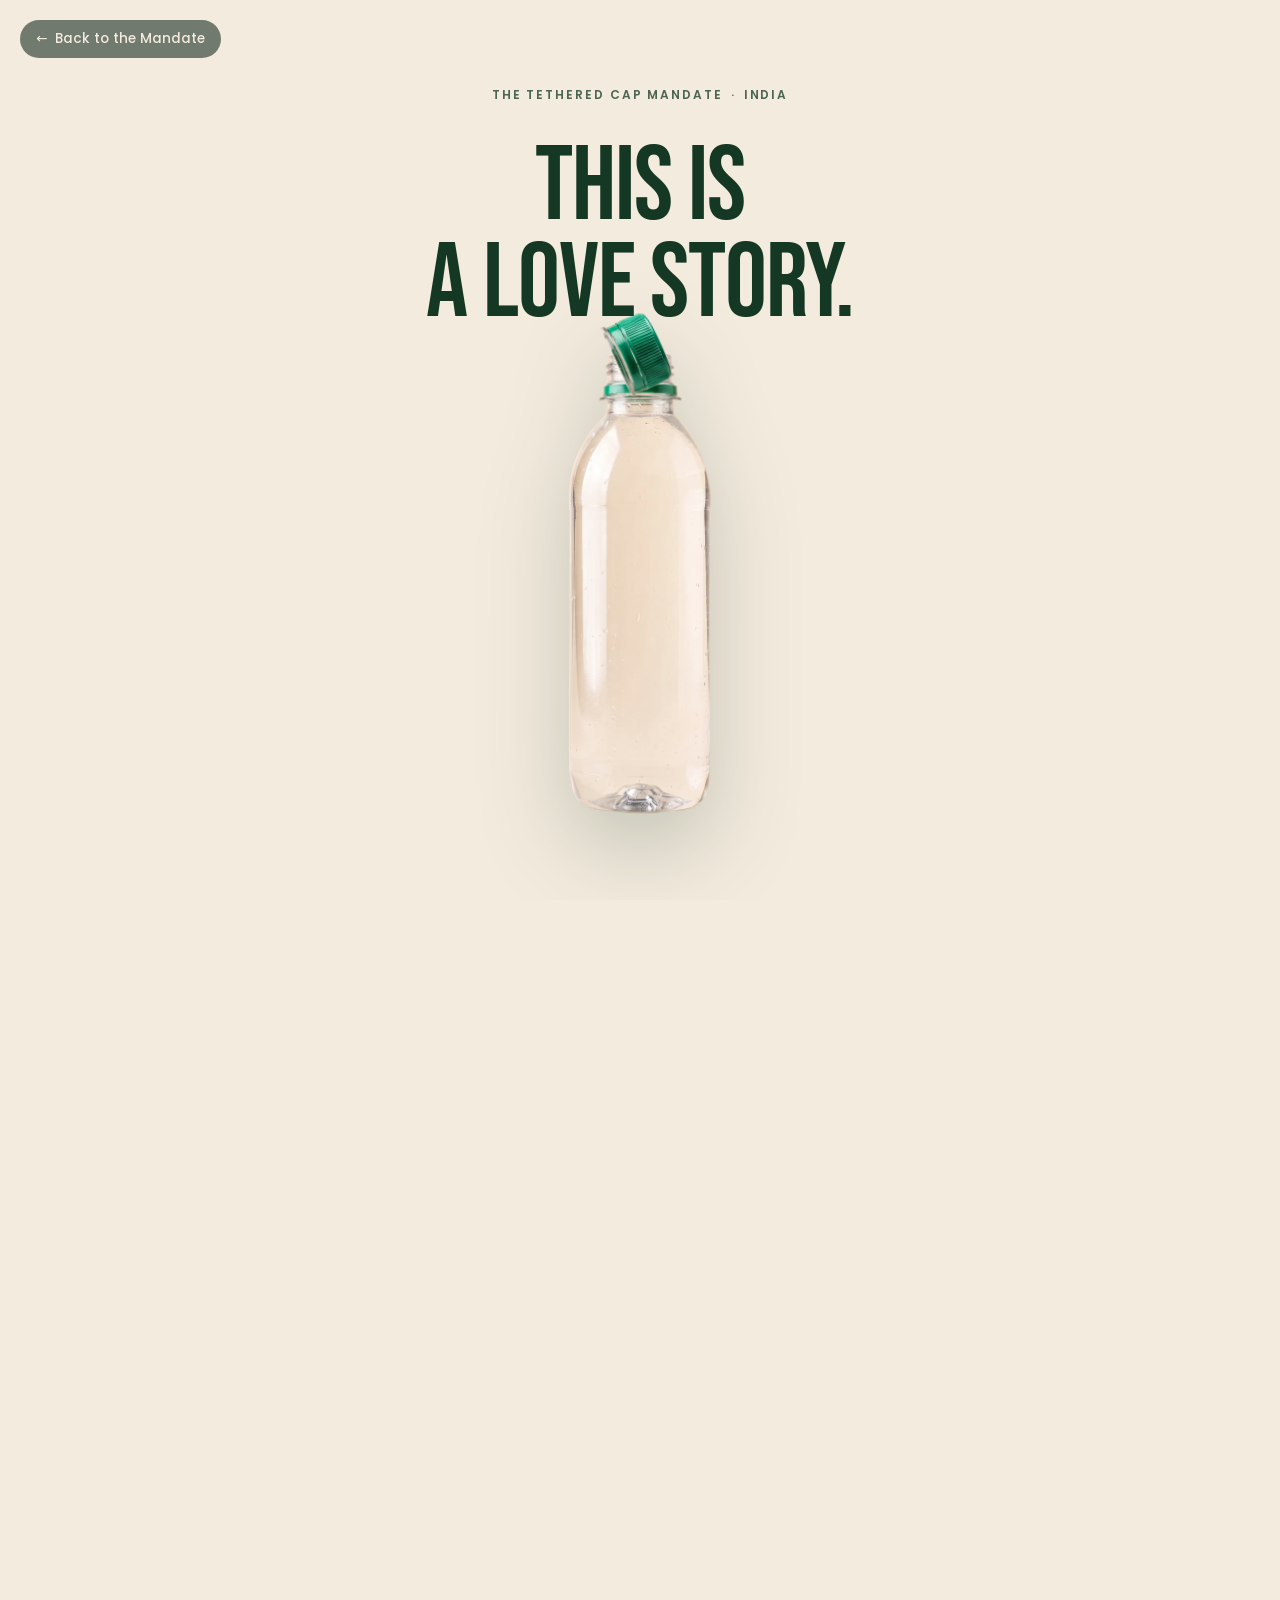
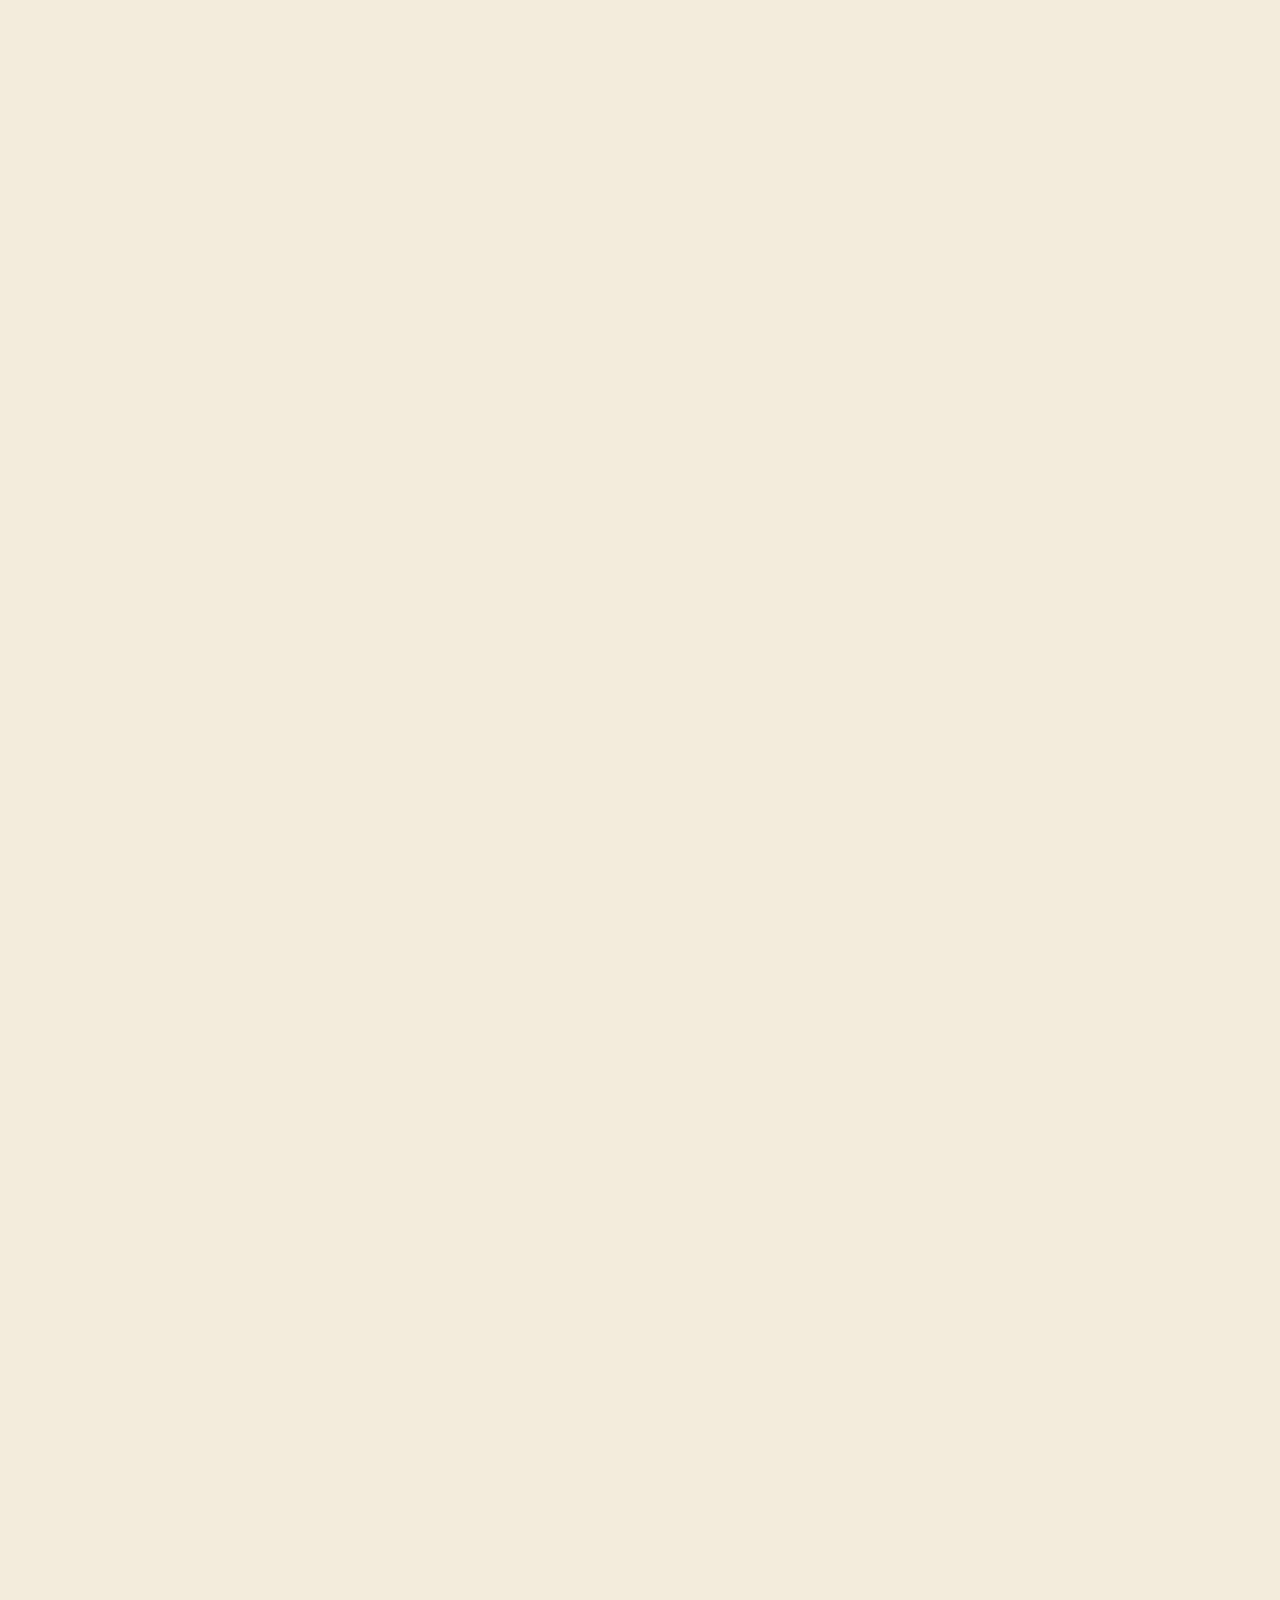
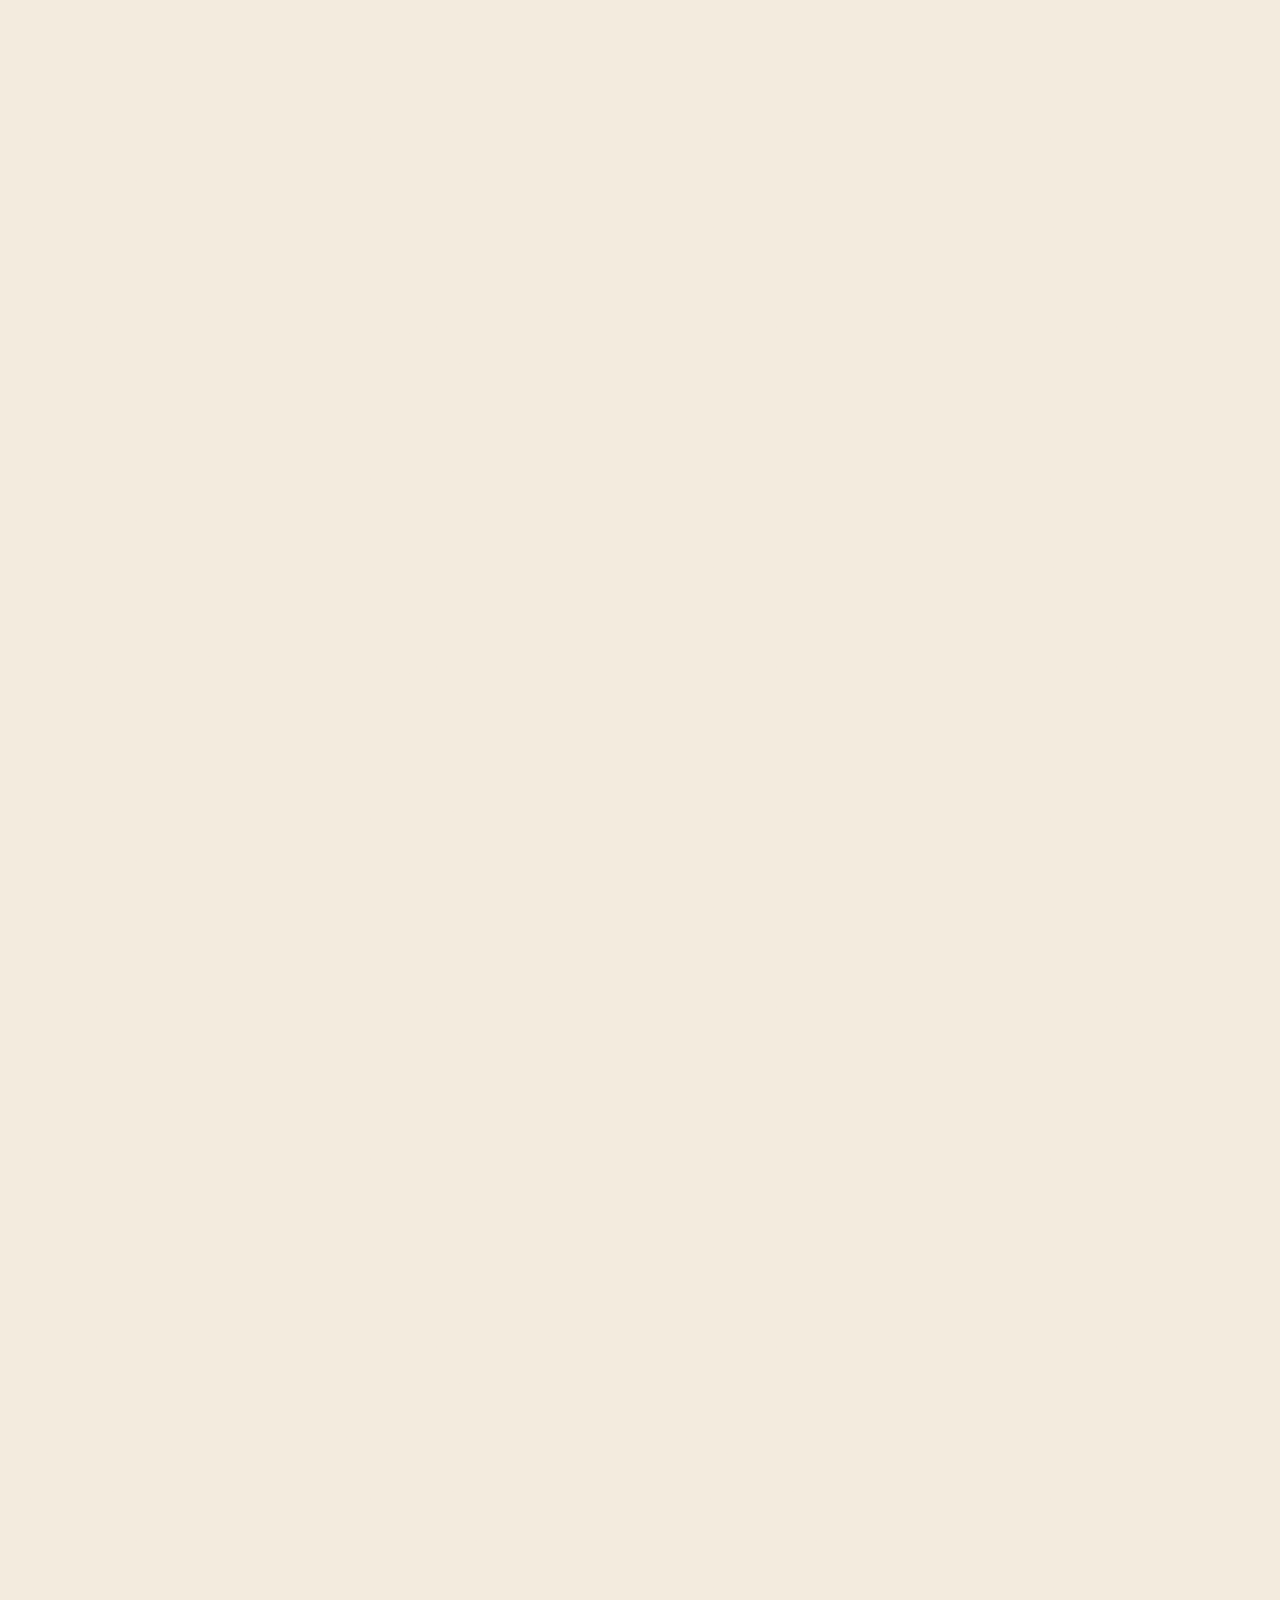
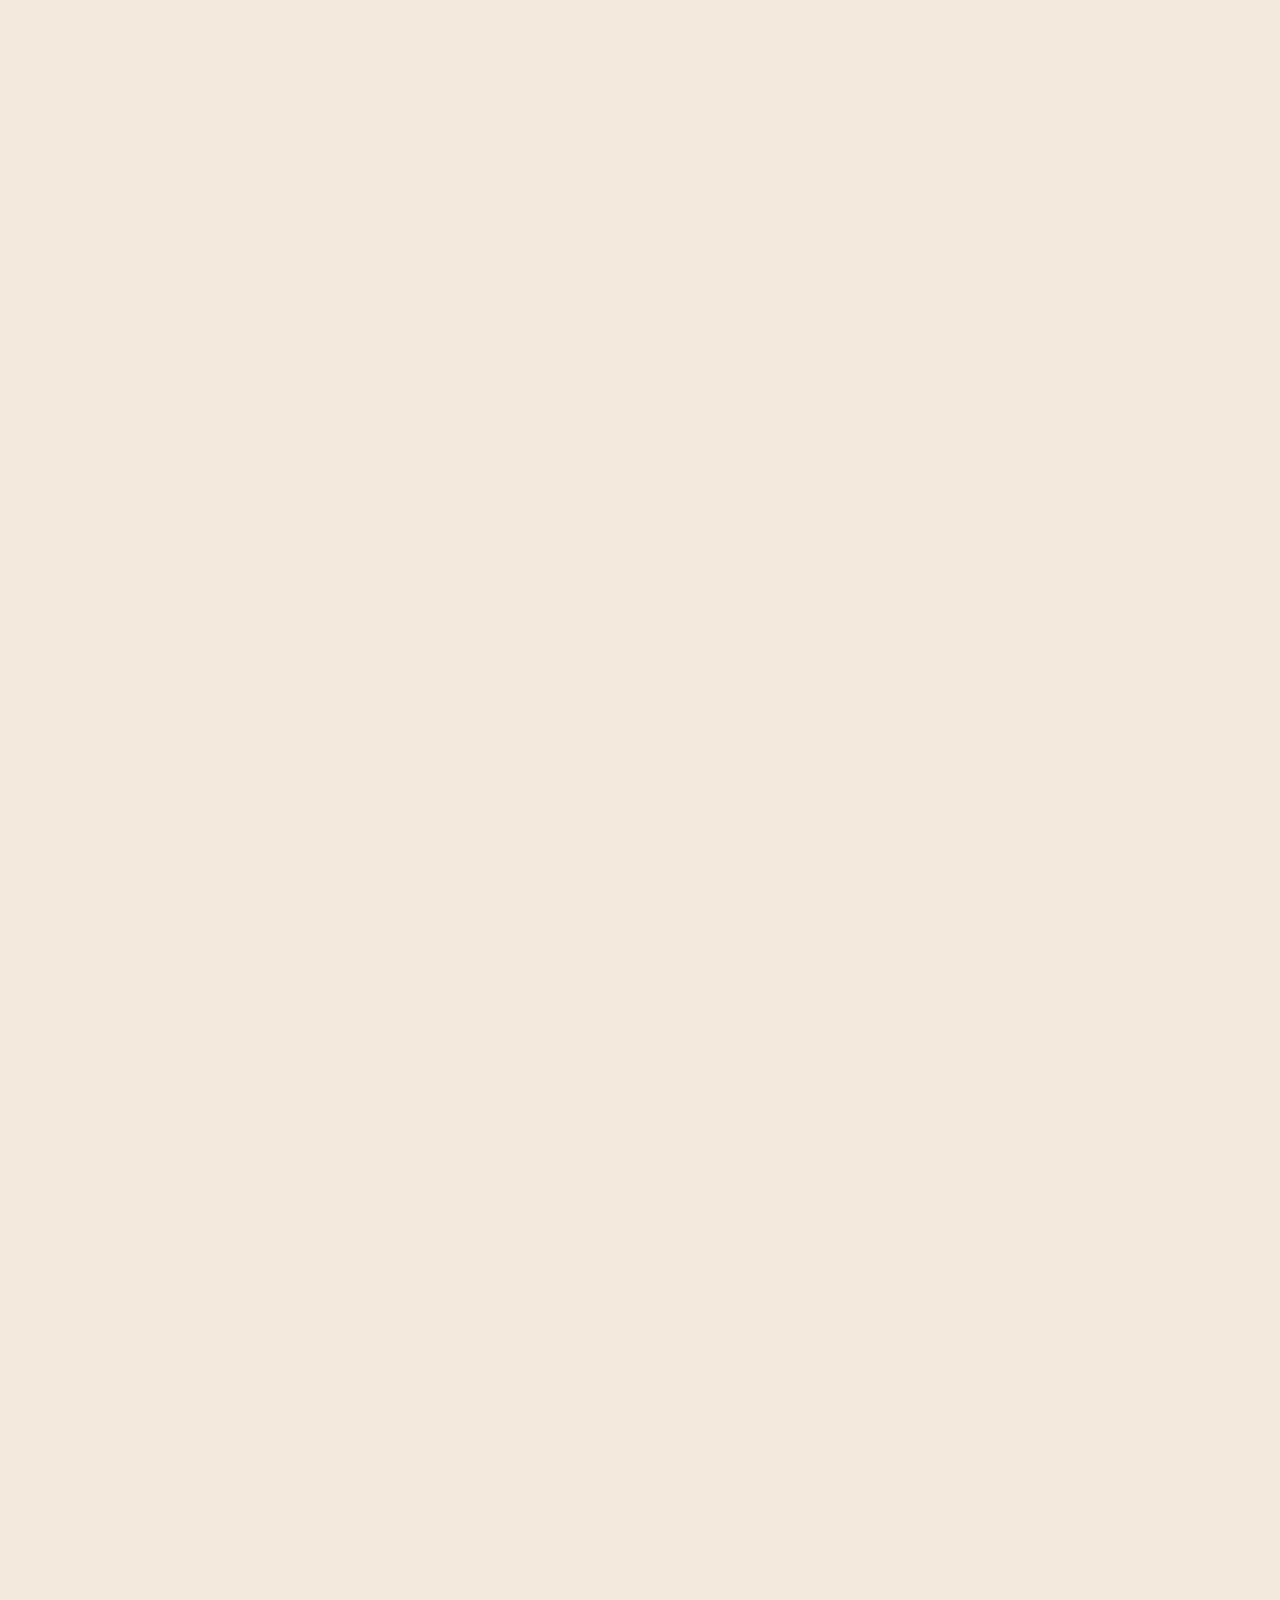
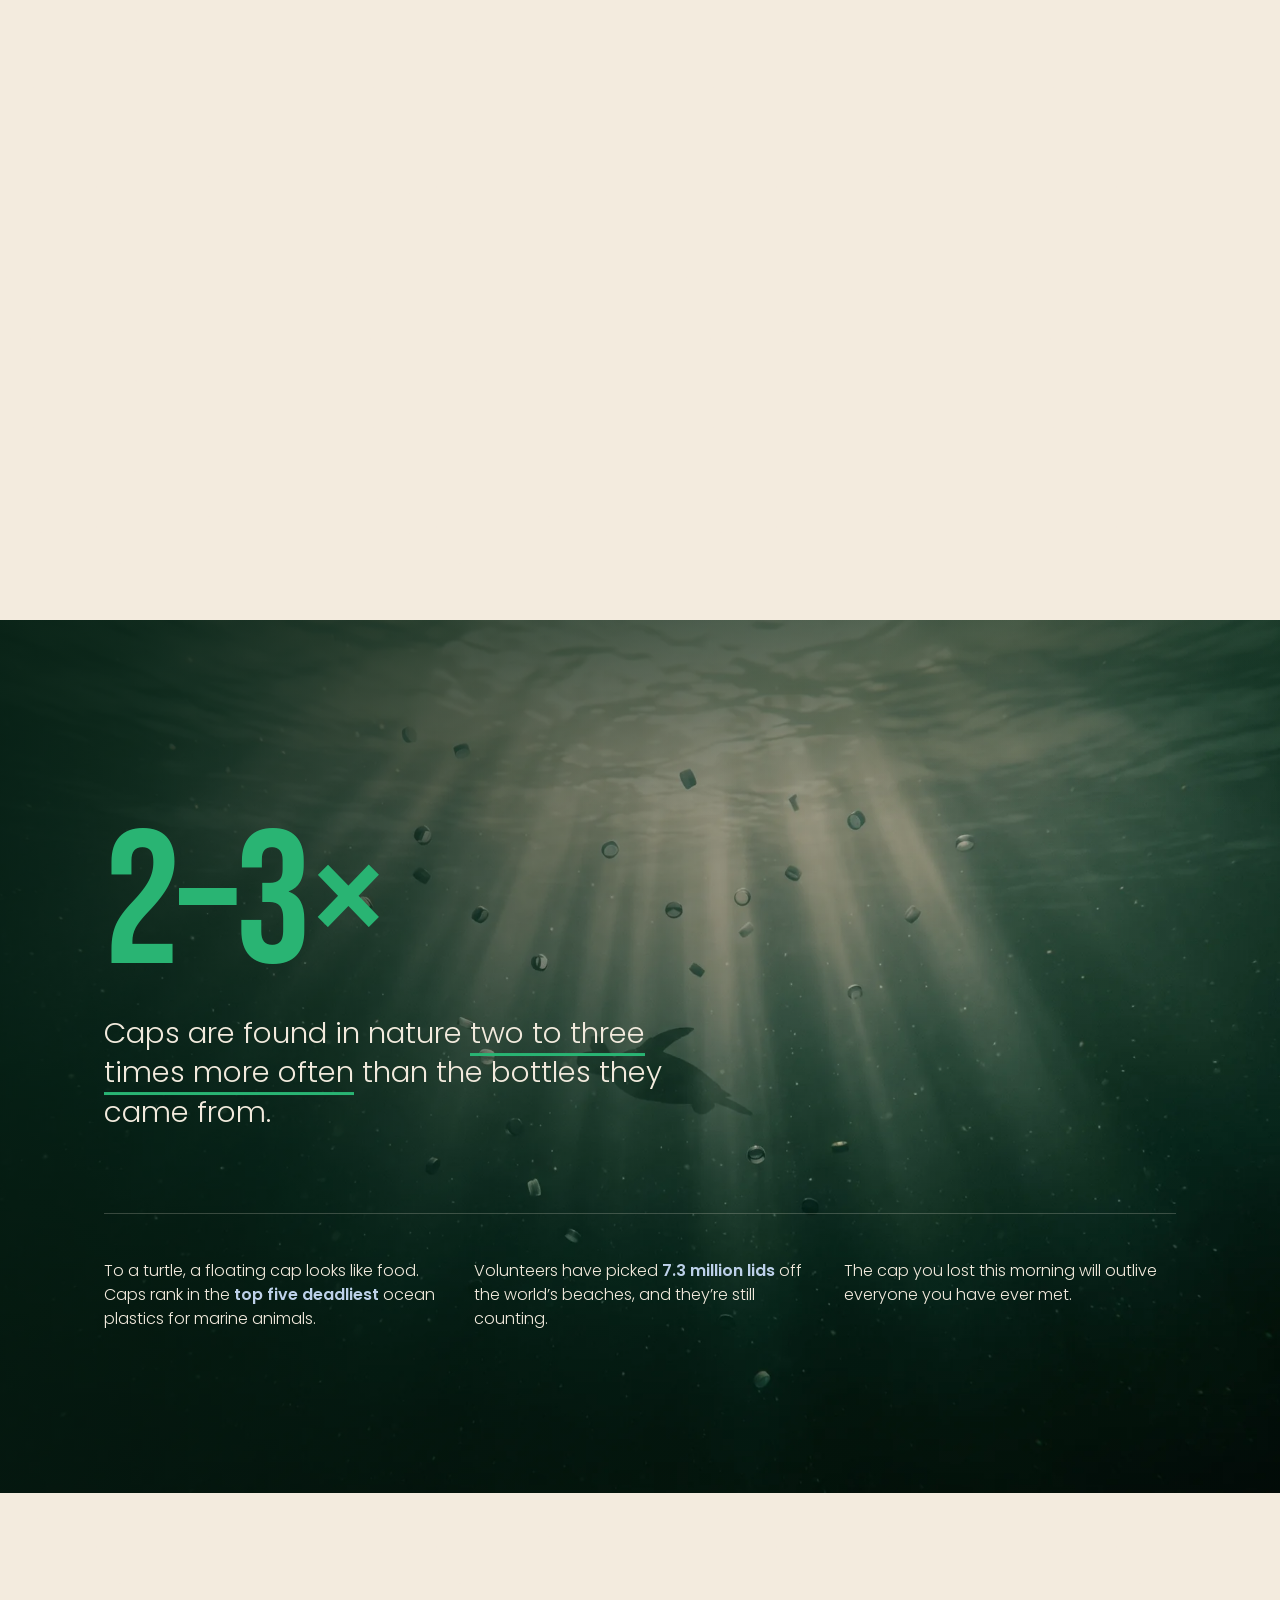
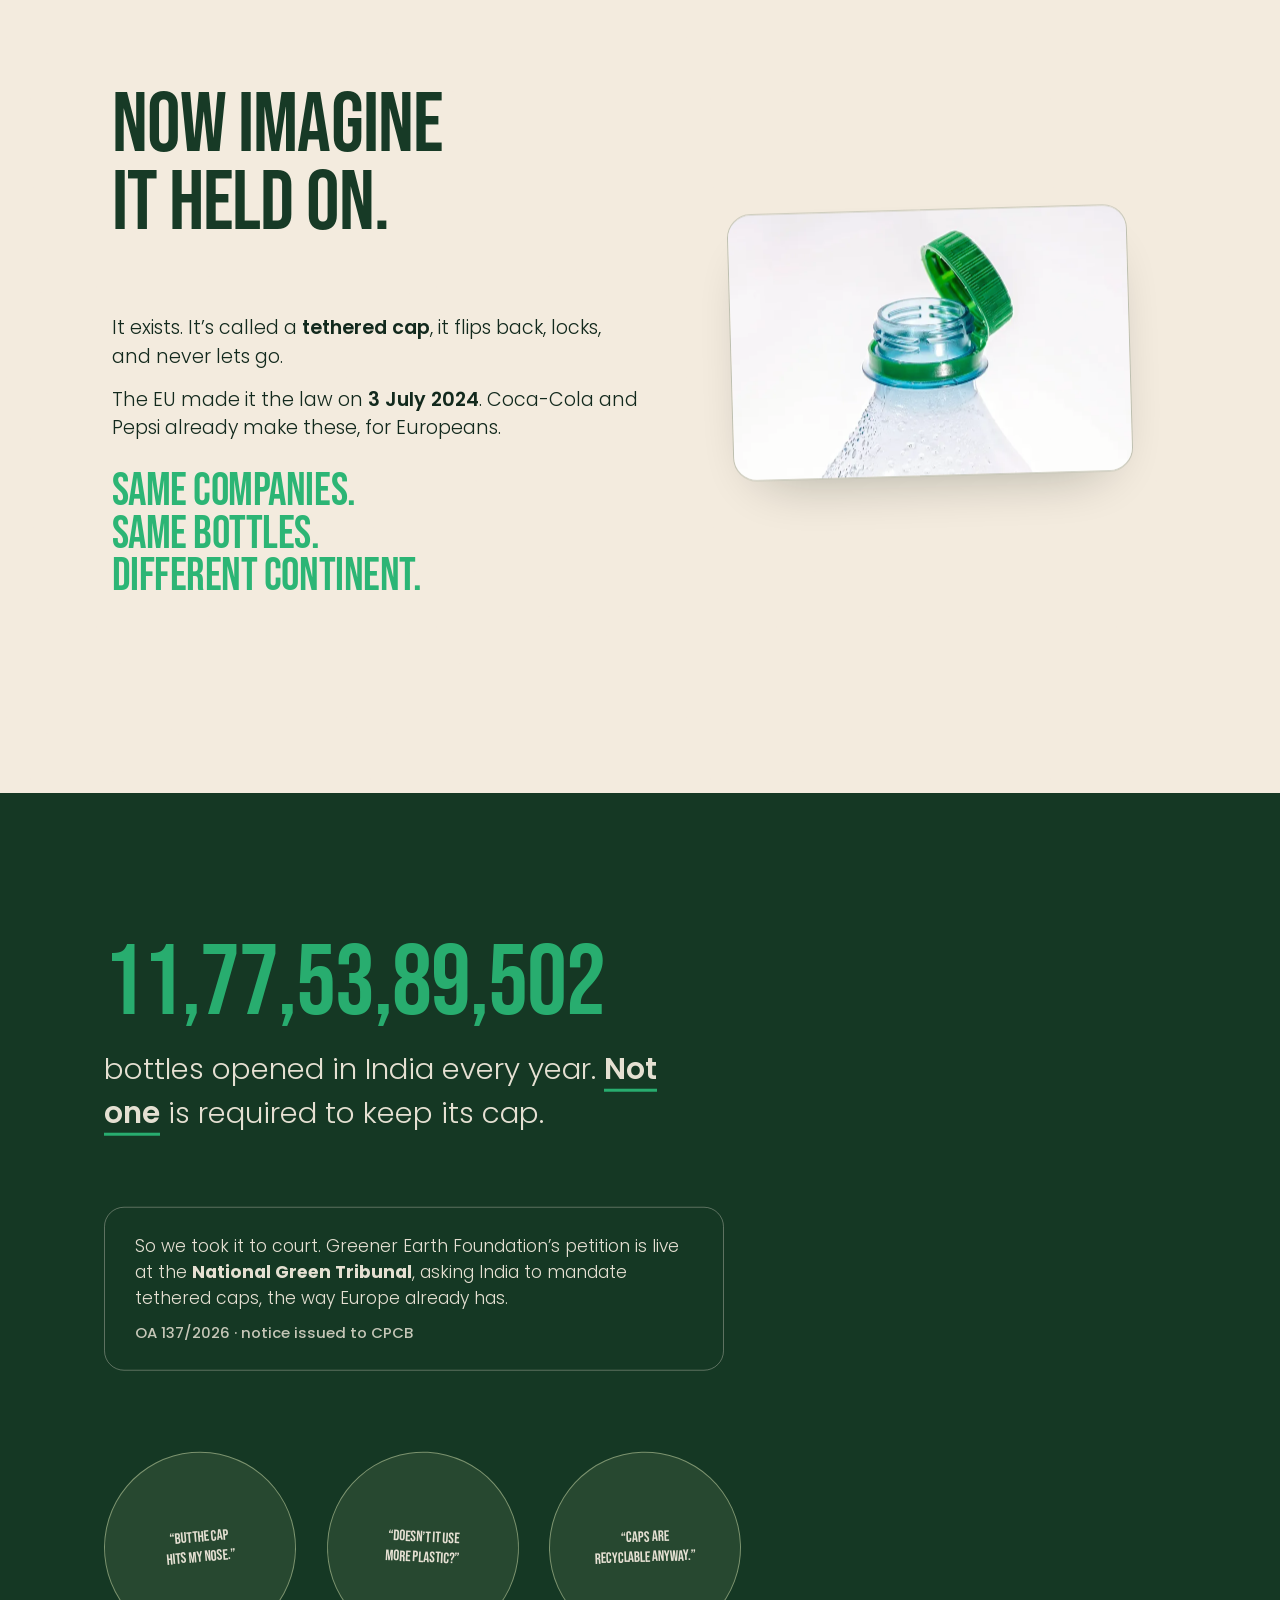
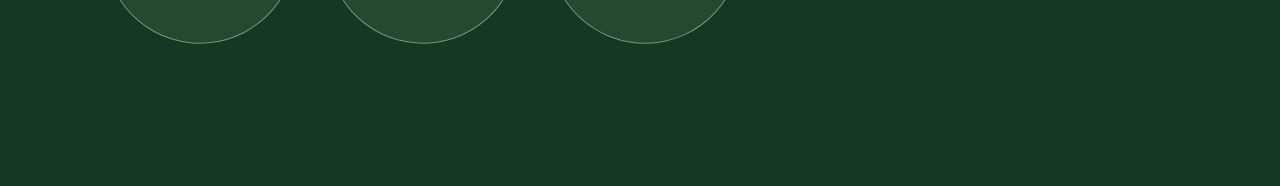
==== commit 4863fd73: "Update Cap Story film's exit CTA and fix-section photo - Change back button copy to "Back to the Man" ====
--- a/the-cap-story.html
+++ b/the-cap-story.html
@@ -22,7 +22,7 @@
 <div class="shell">
 
   <a class="filmstory-exit" href="index.html#tethered-timeline" aria-label="Back to The Tethered Cap Mandate">
-    <span aria-hidden="true">&larr;</span> Tethered Cap Mandate
+    <span aria-hidden="true">&larr;</span> Back to the Mandate
   </a>
 
   <!-- ACT 1+2: one continuous shot — the unscrewing, then the camera follows the cap down -->
@@ -73,7 +73,7 @@
     <div class="fix-stage">
       <h2 class="display fix-line" id="fixLine">Now imagine<br>it held on.</h2>
       <figure class="tbottle fix-diagram">
-        <img src="assets/images/the-cap-story-film/tether-macro.webp" alt="Macro photo of a real tethered cap flipped open, still attached to its bottle by the hinged strap" loading="lazy" decoding="async">
+        <img src="assets/images/iStock-1792638728.webp" alt="Close-up of a real tethered bottle cap, unscrewed and tilted to the side while staying attached to the bottle by a plastic ring at the neck" loading="lazy" decoding="async">
       </figure>
       <div class="fix-copy" id="fixCopy">
         <p>It exists. It&rsquo;s called a <strong>tethered cap</strong>, it flips back, locks, and never lets go.</p>
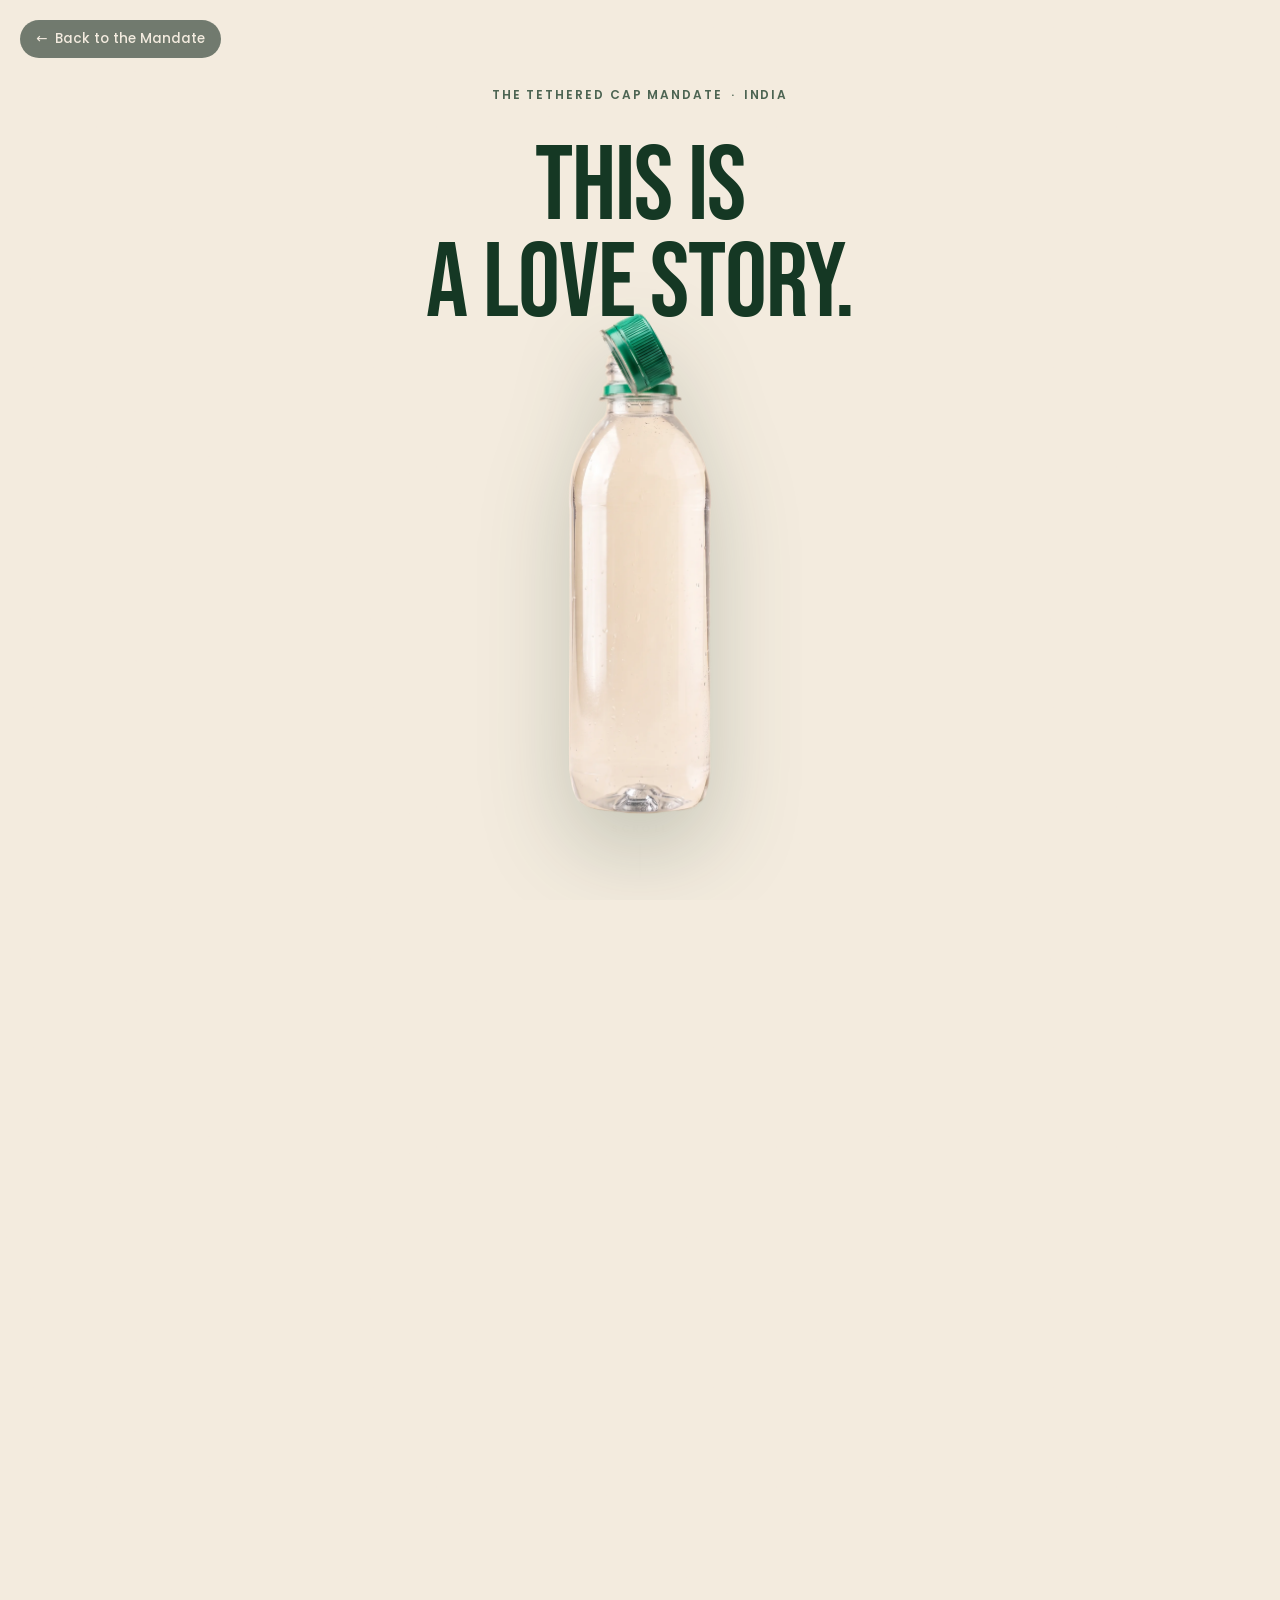
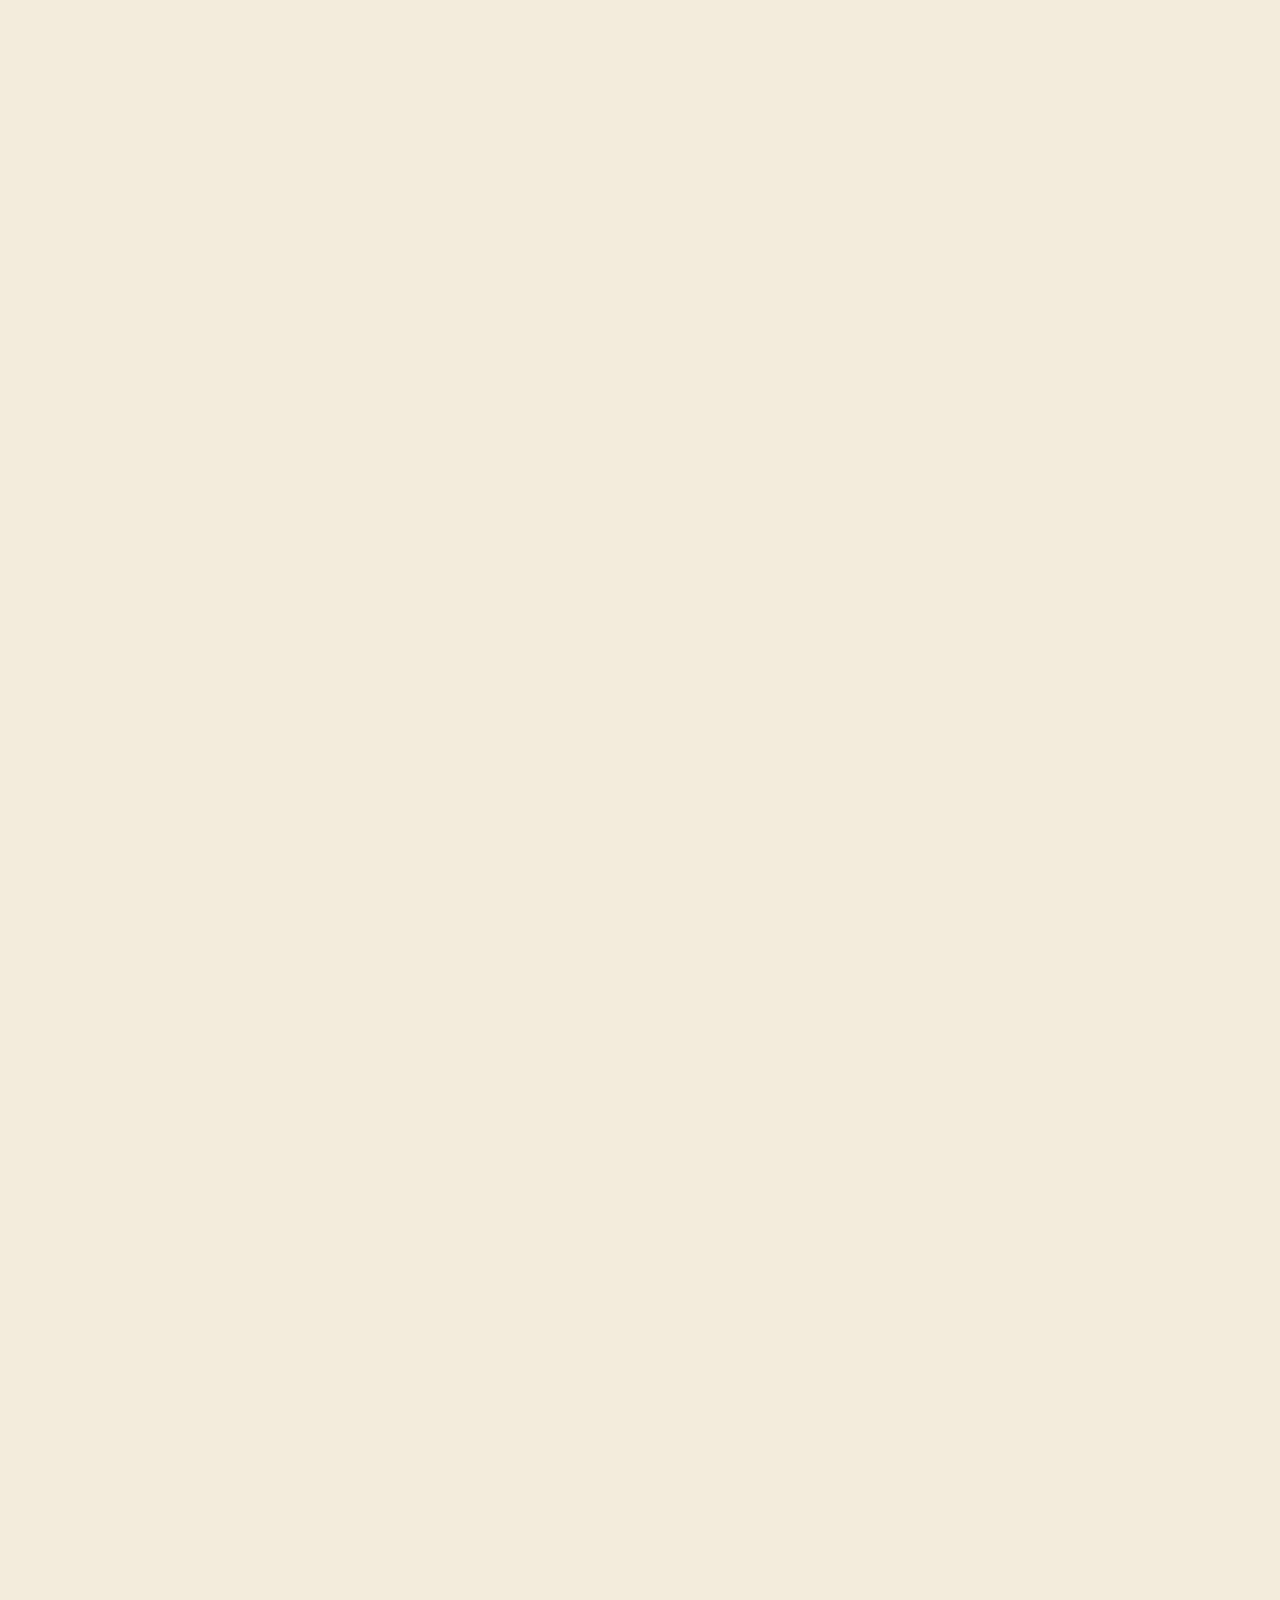
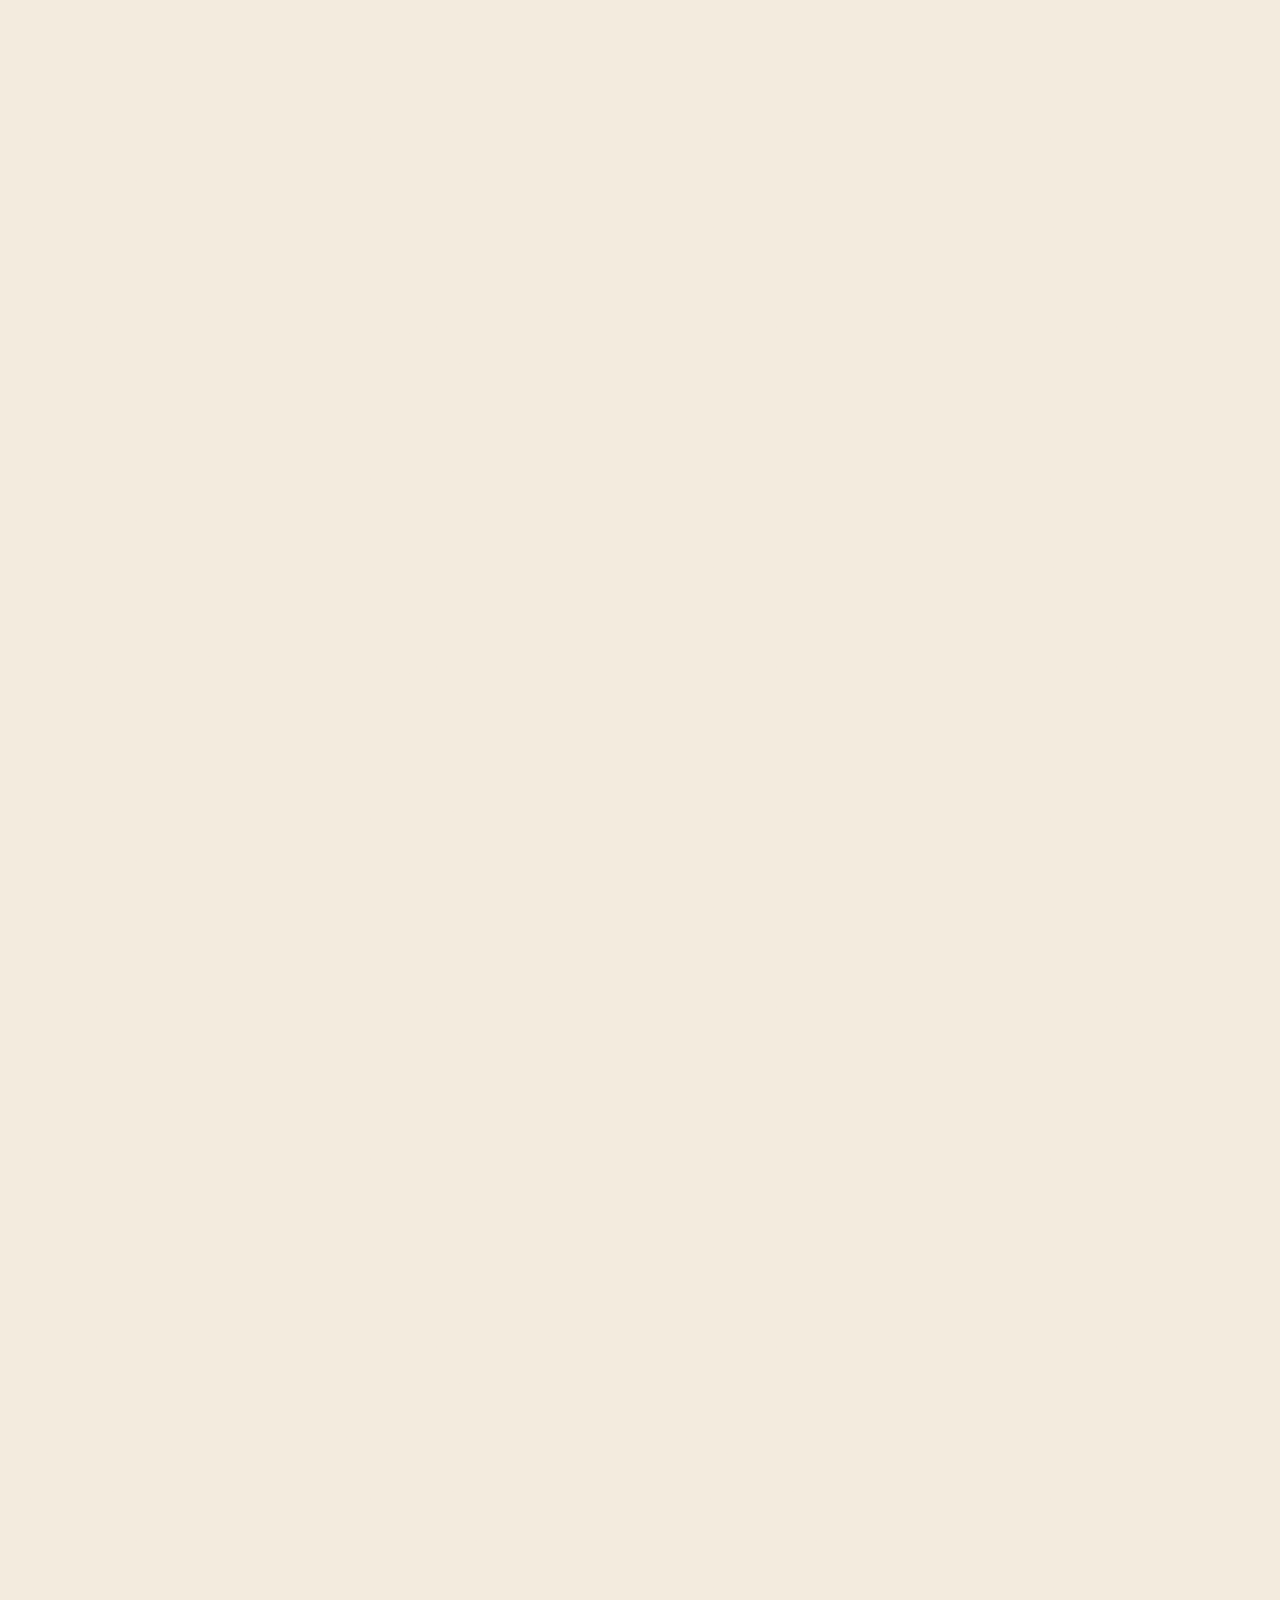
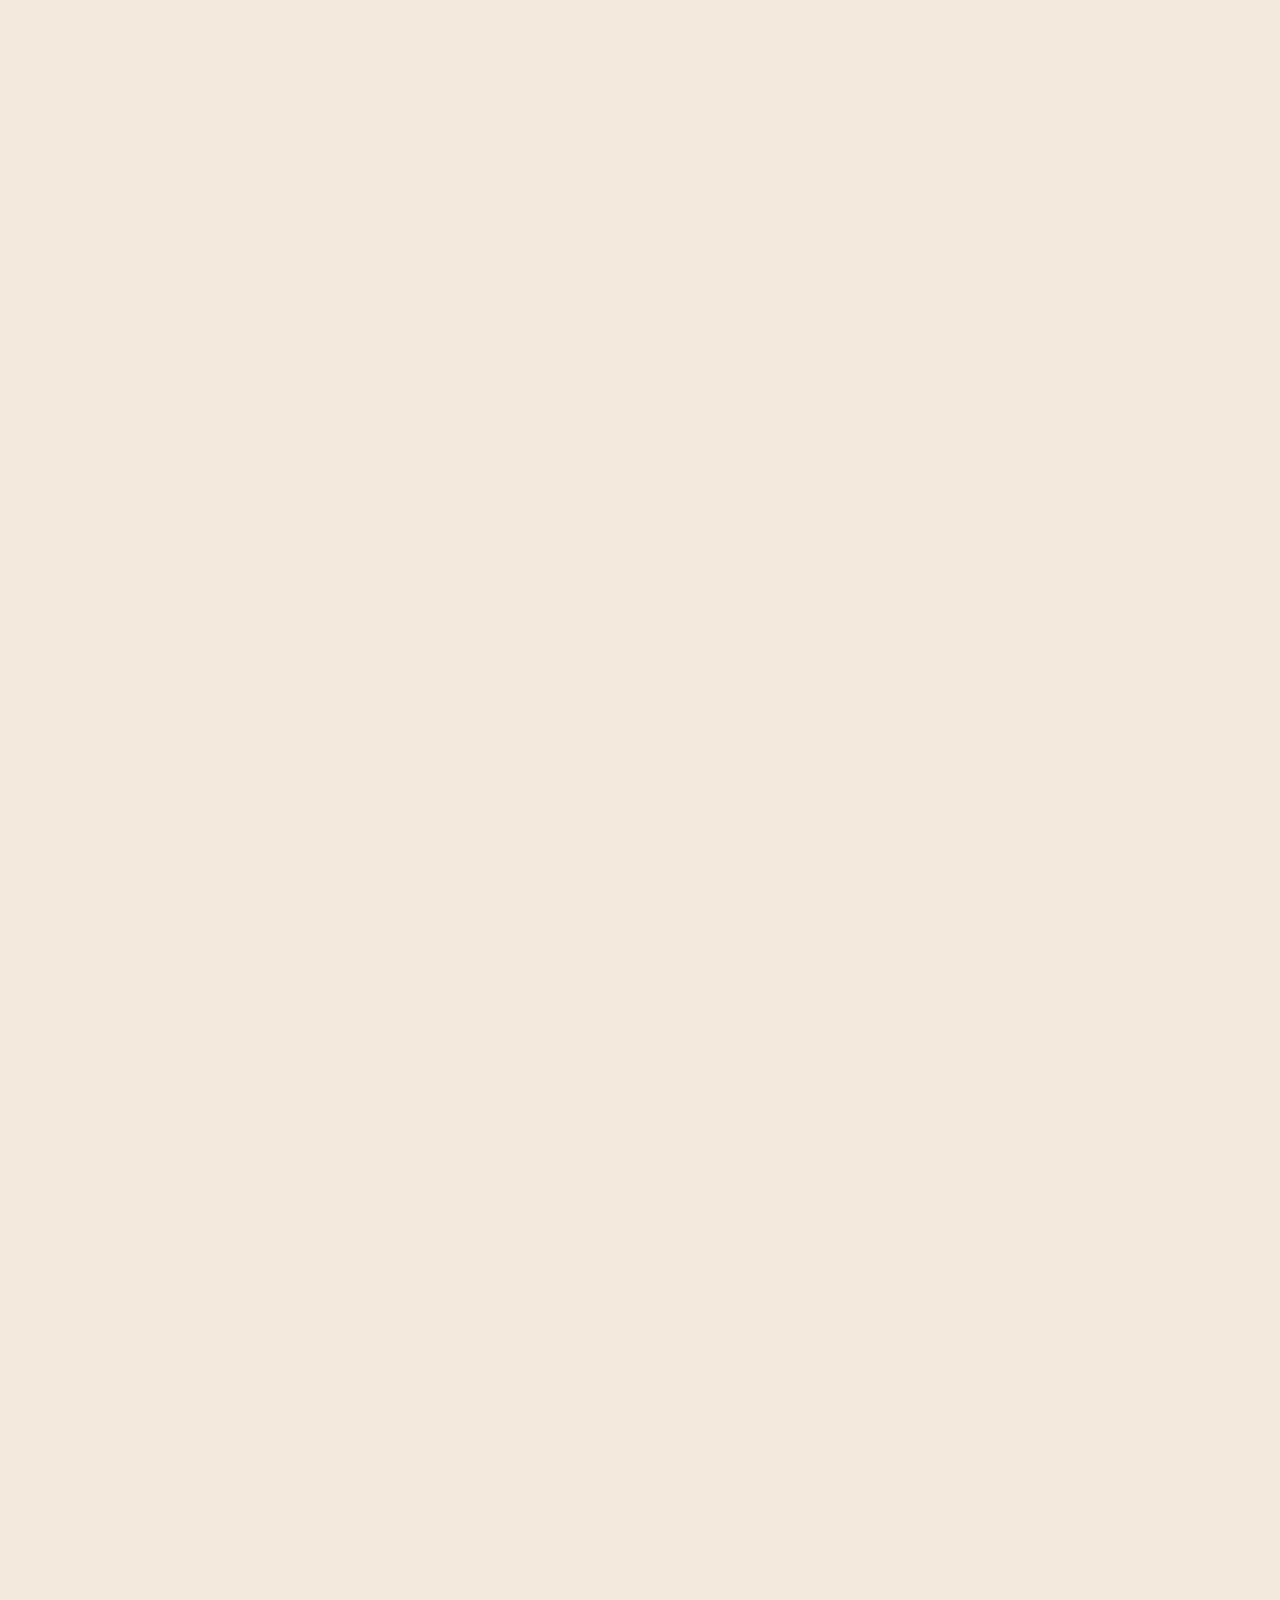
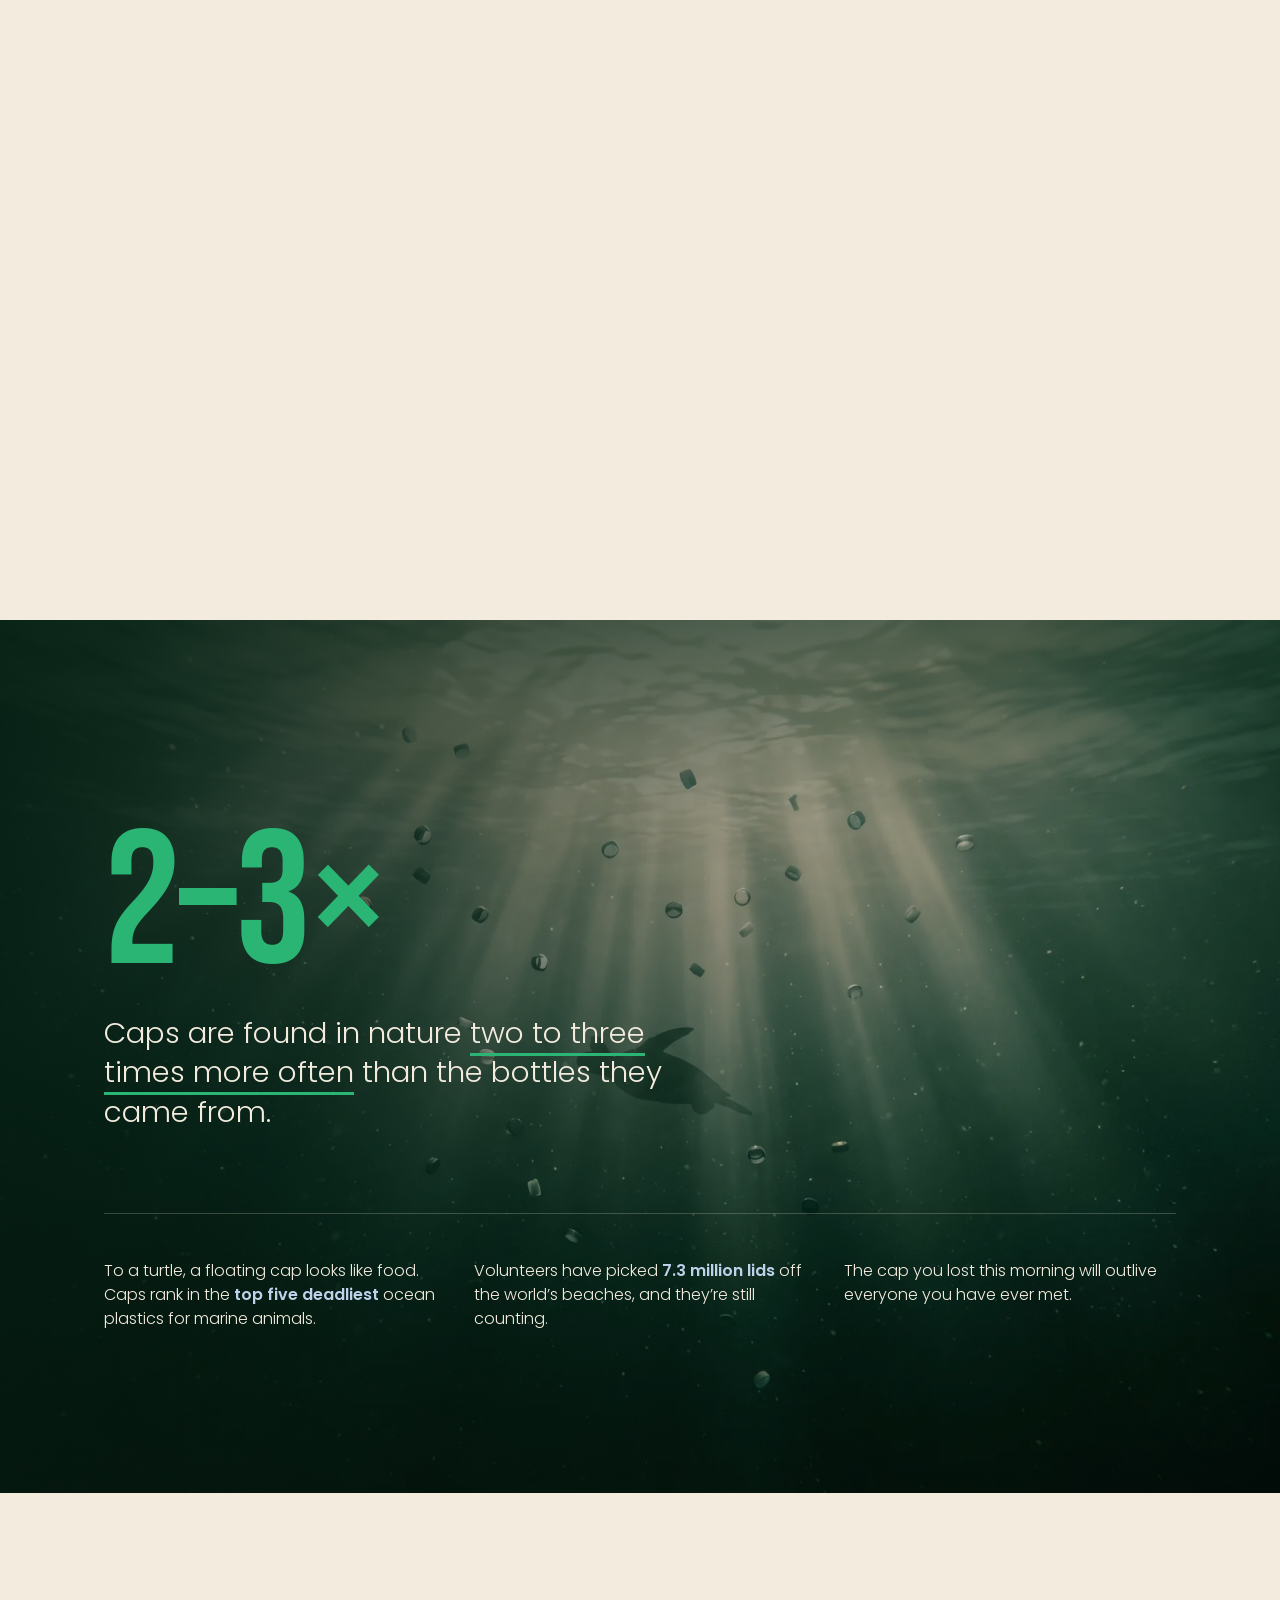
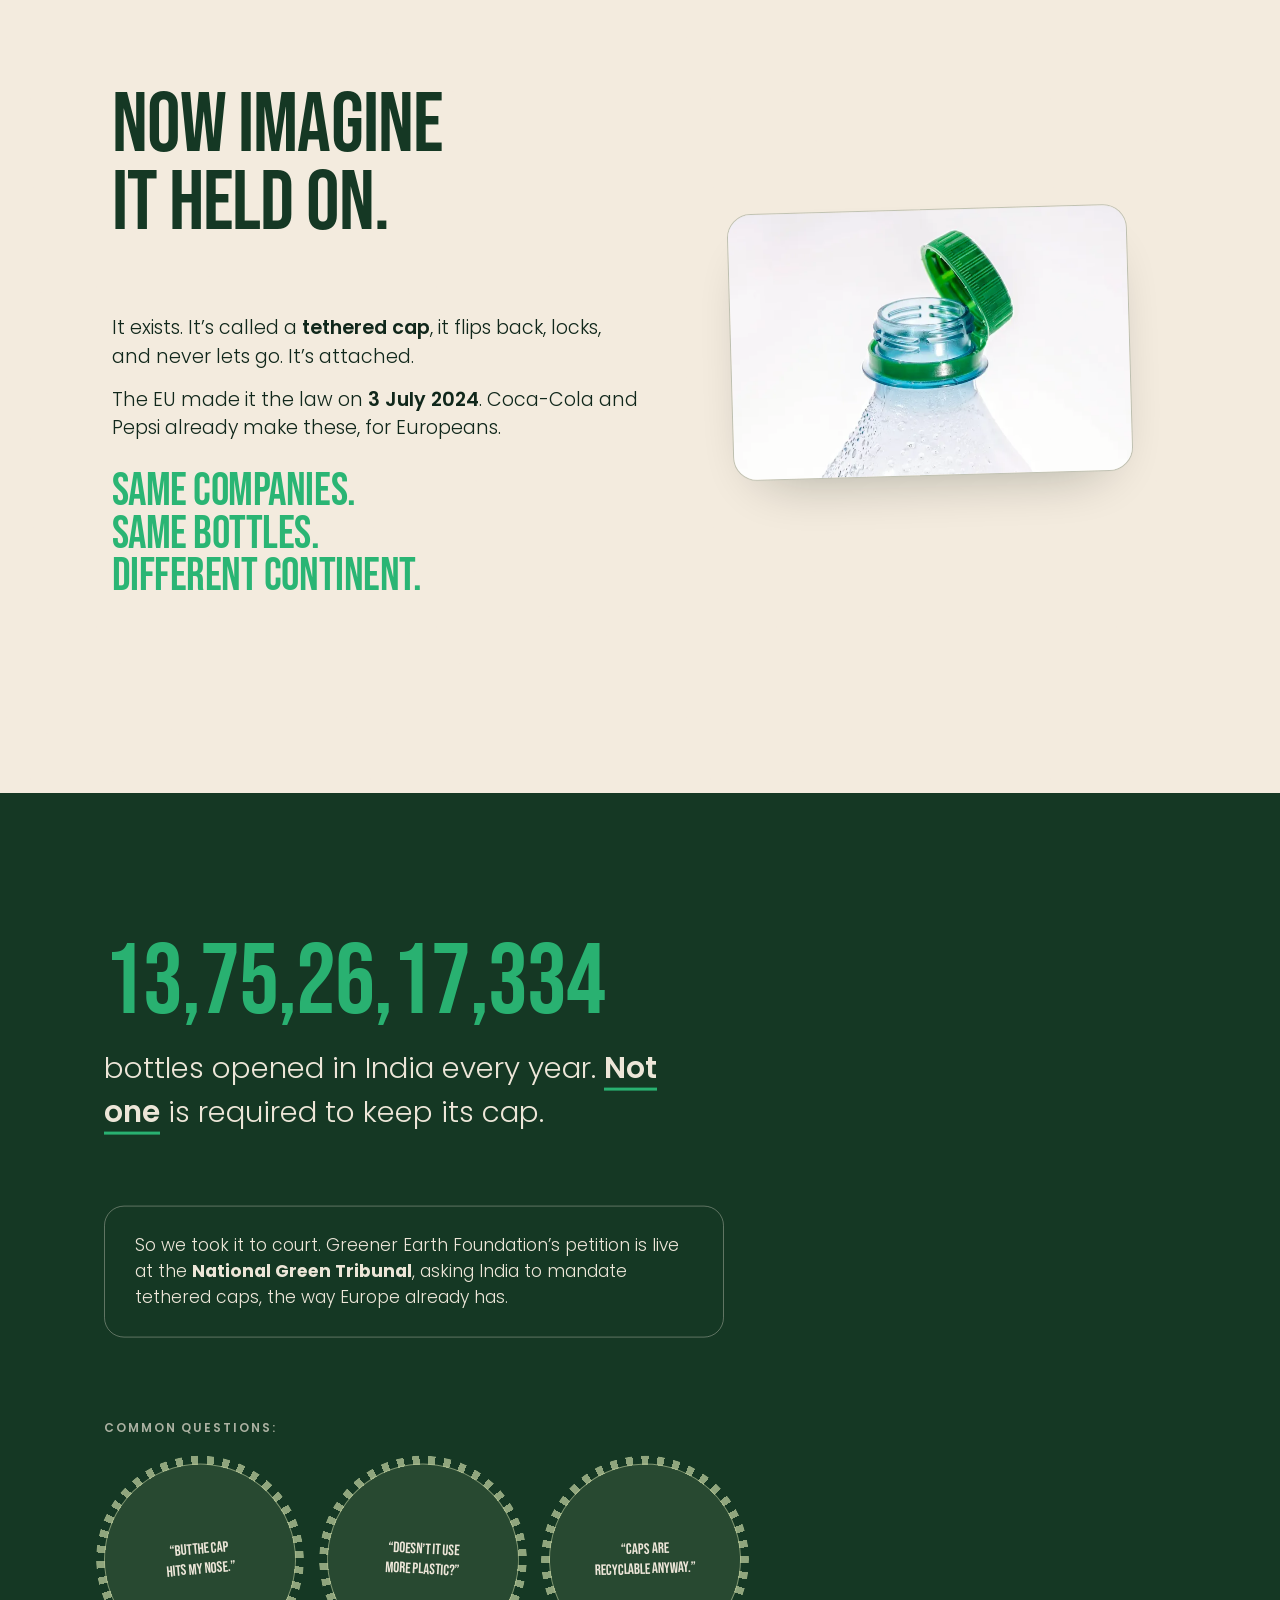
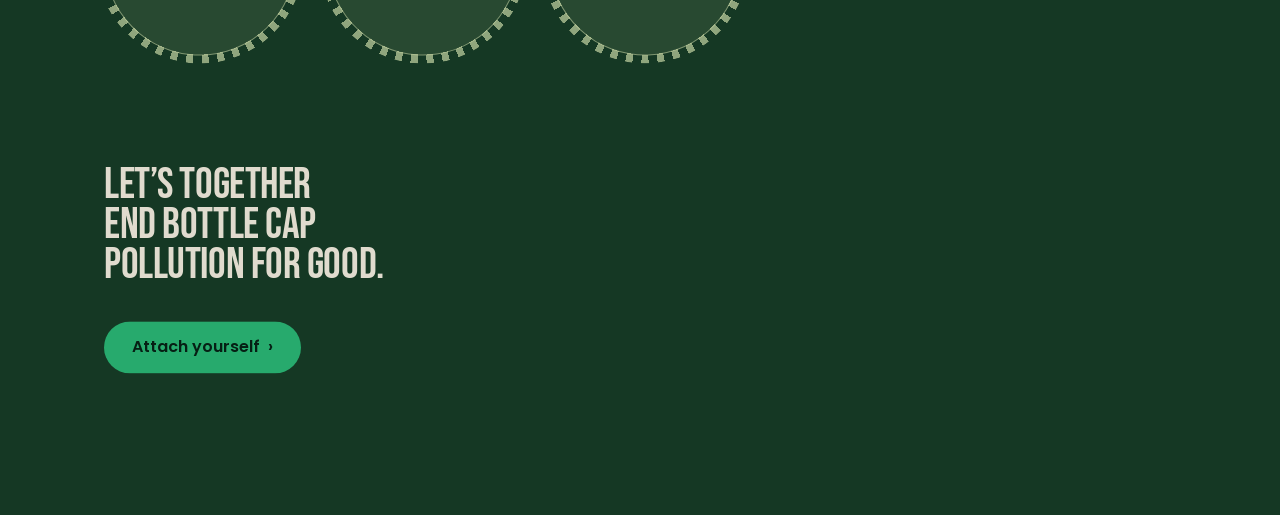
==== commit 4a56fd42: "Add closing CTA and polish the objections section in the Cap Story film - Add "It's attached." beat " ====
--- a/the-cap-story.html
+++ b/the-cap-story.html
@@ -76,7 +76,7 @@
         <img src="assets/images/iStock-1792638728.webp" alt="Close-up of a real tethered bottle cap, unscrewed and tilted to the side while staying attached to the bottle by a plastic ring at the neck" loading="lazy" decoding="async">
       </figure>
       <div class="fix-copy" id="fixCopy">
-        <p>It exists. It&rsquo;s called a <strong>tethered cap</strong>, it flips back, locks, and never lets go.</p>
+        <p>It exists. It&rsquo;s called a <strong>tethered cap</strong>, it flips back, locks, and never lets go. It&rsquo;s attached.</p>
         <p>The EU made it the law on <strong>3&nbsp;July&nbsp;2024</strong>. Coca-Cola and Pepsi already make these, for Europeans.</p>
         <p class="display fix-kicker">Same companies.<br>Same bottles.<br>Different continent.</p>
       </div>
@@ -90,13 +90,15 @@
       <p class="india-lede">bottles opened in India every year. <strong>Not one</strong> is required to keep its cap.</p>
       <div class="india-court">
         <p>So we took it to court. Greener Earth Foundation&rsquo;s petition is live at the <strong>National Green Tribunal</strong>, asking India to mandate tethered caps, the way Europe already has.</p>
-        <p class="court-meta">OA 137/2026 &middot; notice issued to CPCB</p>
       </div>
+      <p class="india-label">Common Questions:</p>
       <div class="stickers">
         <button class="sticker" data-flip><span class="s-front">&ldquo;But the cap<br>hits my nose.&rdquo;</span><span class="s-back">It flips back and locks. Two days of habit vs 400 years in the ocean.</span></button>
         <button class="sticker" data-flip><span class="s-front">&ldquo;Doesn&rsquo;t it use<br>more plastic?&rdquo;</span><span class="s-back">Paired with lighter necks it uses ~30% less closure plastic.</span></button>
         <button class="sticker" data-flip><span class="s-front">&ldquo;Caps are<br>recyclable anyway.&rdquo;</span><span class="s-back">Only if they reach the plant. Most never do, they float away.</span></button>
       </div>
+      <p class="display india-outro">Let&rsquo;s together end bottle cap pollution for good.</p>
+      <a class="india-cta" href="index.html#attach-yourself">Attach yourself <span aria-hidden="true">&rsaquo;</span></a>
     </div>
   </section>
 
--- a/css/the-cap-story.css
+++ b/css/the-cap-story.css
@@ -210,8 +210,12 @@
   border:1px solid rgba(243,235,223,.35);border-radius:20px;
   max-width:62ch;font-size:clamp(15.5px,1.35vw,19px);
 }
-.court-meta{margin-top:10px;font-weight:500;font-size:.86em;opacity:.85}
-.stickers{display:flex;gap:clamp(14px,2.4vw,34px);margin-top:9vh;flex-wrap:wrap}
+.india-label{
+  margin-top:9vh;
+  font-weight:600;font-size:12px;letter-spacing:.16em;text-transform:uppercase;
+  color:var(--cream);opacity:.7;
+}
+.stickers{display:flex;gap:clamp(14px,2.4vw,34px);margin-top:3vh;flex-wrap:wrap}
 .sticker{
   position:relative;
   width:clamp(150px,15vw,196px);aspect-ratio:1;border-radius:50%;
@@ -221,6 +225,21 @@
   padding:18px;text-align:center;
   font-size:clamp(13px,1vw,15.5px);line-height:1.35;
   transition:transform .45s var(--ease),background .45s;
+}
+/* crimped bottle-cap edge — a ring of ridges just outside the circle,
+   matching the site's "signature shape" motif */
+.sticker::before{
+  content:"";
+  position:absolute;inset:-9px;
+  border-radius:50%;
+  background:repeating-conic-gradient(rgba(190,206,159,.75) 0deg 4deg, transparent 4deg 9deg);
+  -webkit-mask:radial-gradient(farthest-side, transparent calc(100% - 9px), #000 calc(100% - 9px));
+  mask:radial-gradient(farthest-side, transparent calc(100% - 9px), #000 calc(100% - 9px));
+  pointer-events:none;
+  transition:background .45s;
+}
+.sticker.is-flipped::before{
+  background:repeating-conic-gradient(var(--green) 0deg 4deg, transparent 4deg 9deg);
 }
 .sticker:nth-child(1){transform:rotate(-5deg)}
 .sticker:nth-child(2){transform:rotate(3deg)}
@@ -230,6 +249,22 @@
 .sticker.is-flipped{background:var(--green);border-style:solid;border-color:var(--green);color:var(--deep);transform:rotate(0)}
 .sticker.is-flipped .s-front{display:none}
 .sticker.is-flipped .s-back{display:flex;align-items:center;justify-content:center;height:100%}
+
+.india-outro{
+  margin-top:12vh;
+  font-size:clamp(28px,3.4vw,56px);
+  color:var(--cream);
+  max-width:20ch;
+}
+.india-cta{
+  display:inline-flex;align-items:center;gap:8px;
+  margin-top:4vh;min-height:52px;padding:12px 28px;
+  background:var(--green);color:var(--deep);
+  border-radius:999px;font-weight:600;font-size:16px;
+  text-decoration:none;
+  transition:transform .3s var(--ease),background .3s;
+}
+.india-cta:hover{transform:translateY(-2px);background:#4cc58d}
 
 /* ————— responsive ————— */
 @media (max-width:880px){
@@ -245,6 +280,8 @@
   .hero-line{font-size:clamp(42px,12vw,64px)}
   .stickers{gap:10px}
   .sticker{width:calc(50% - 10px)}
+  /* at 2-per-row, the 3rd sticker wraps alone — centre it on its own line */
+  .sticker:nth-child(3){margin-inline:auto}
 }
 
 /* ————— reduced motion / no-js: everything readable, nothing pinned ————— */
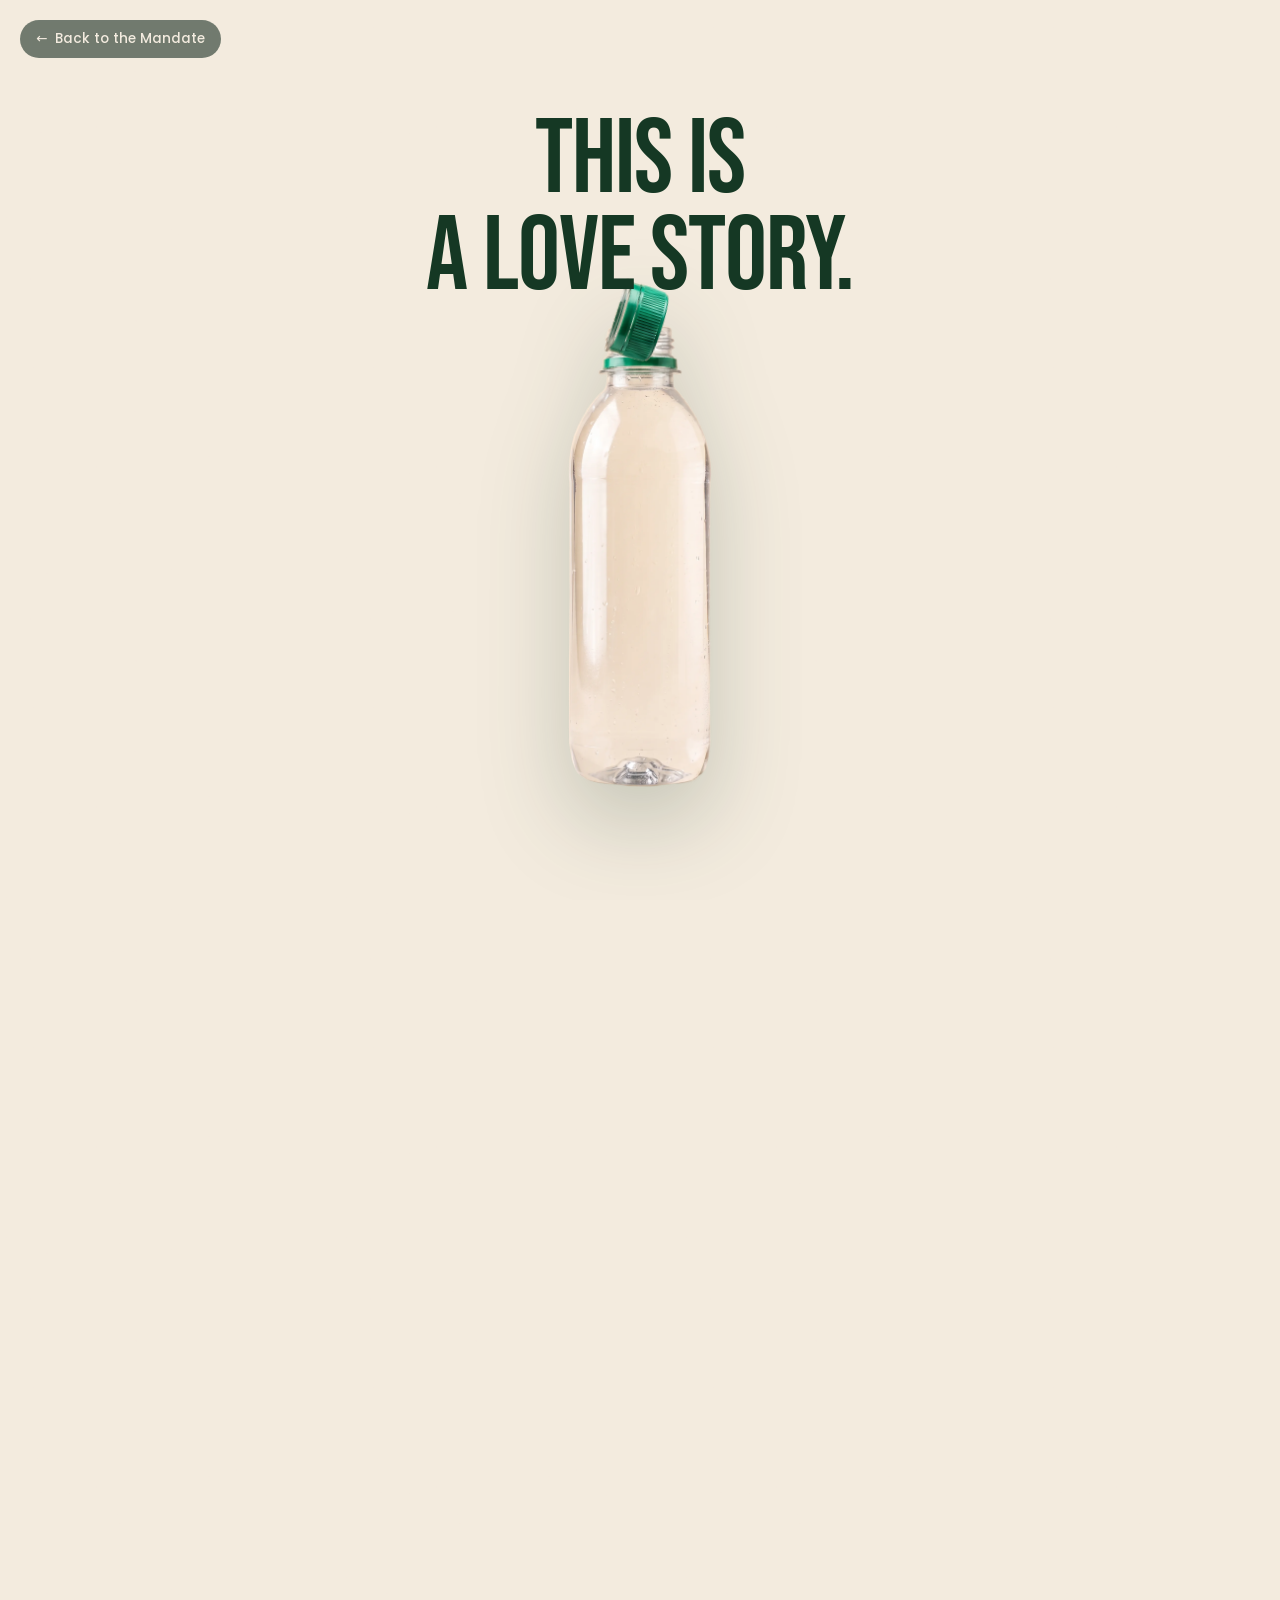
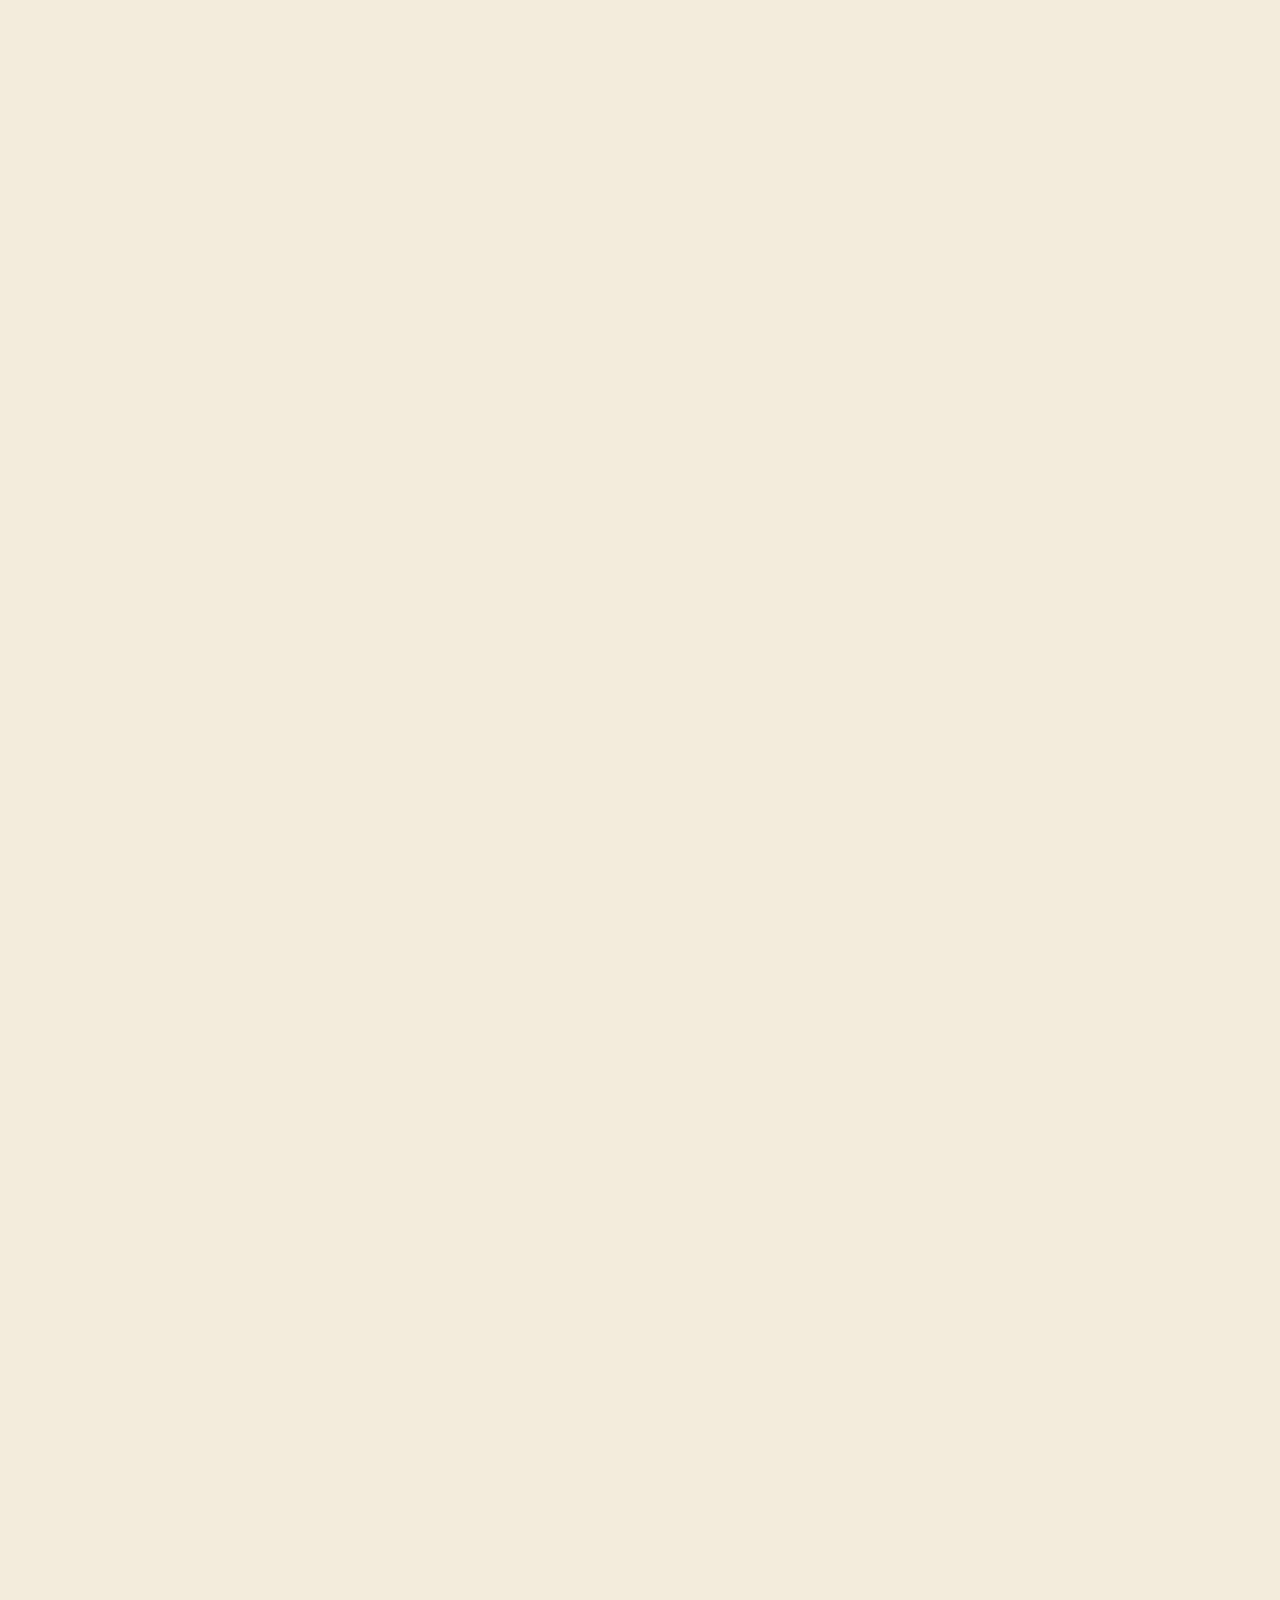
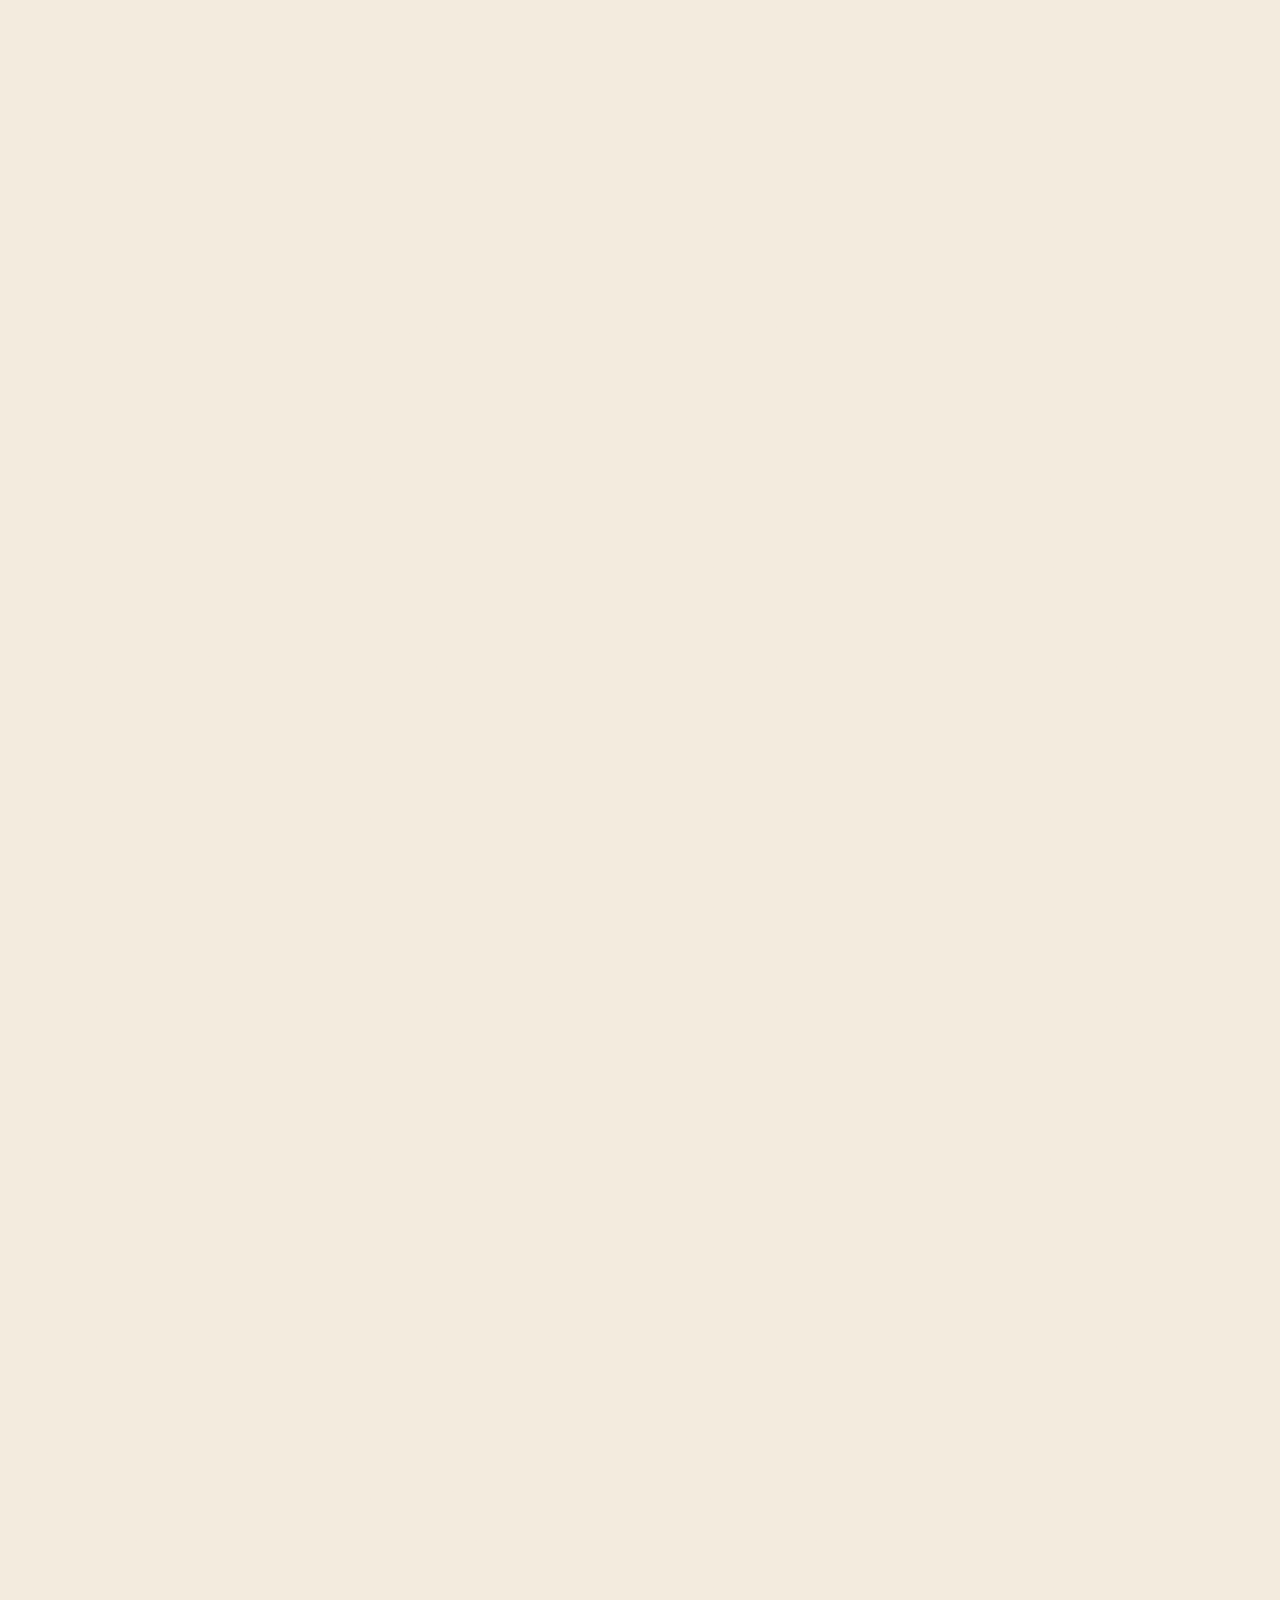
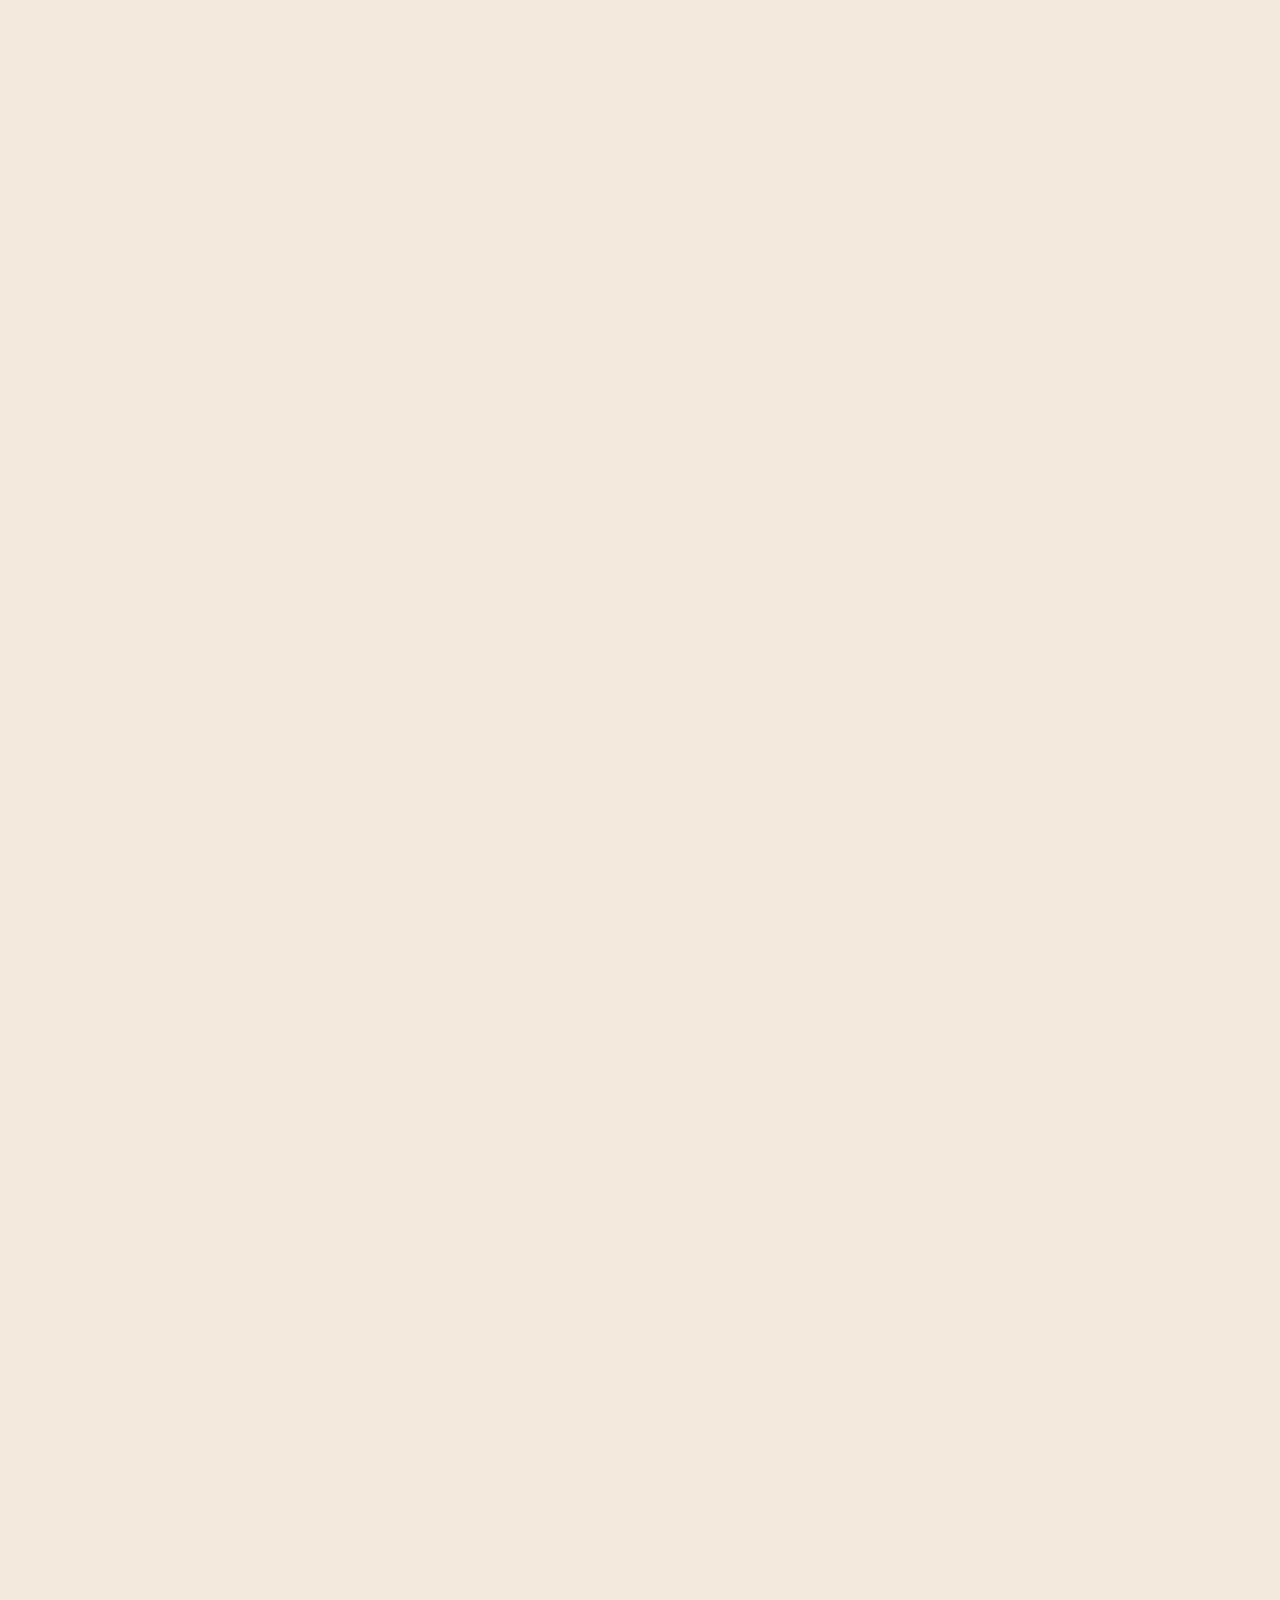
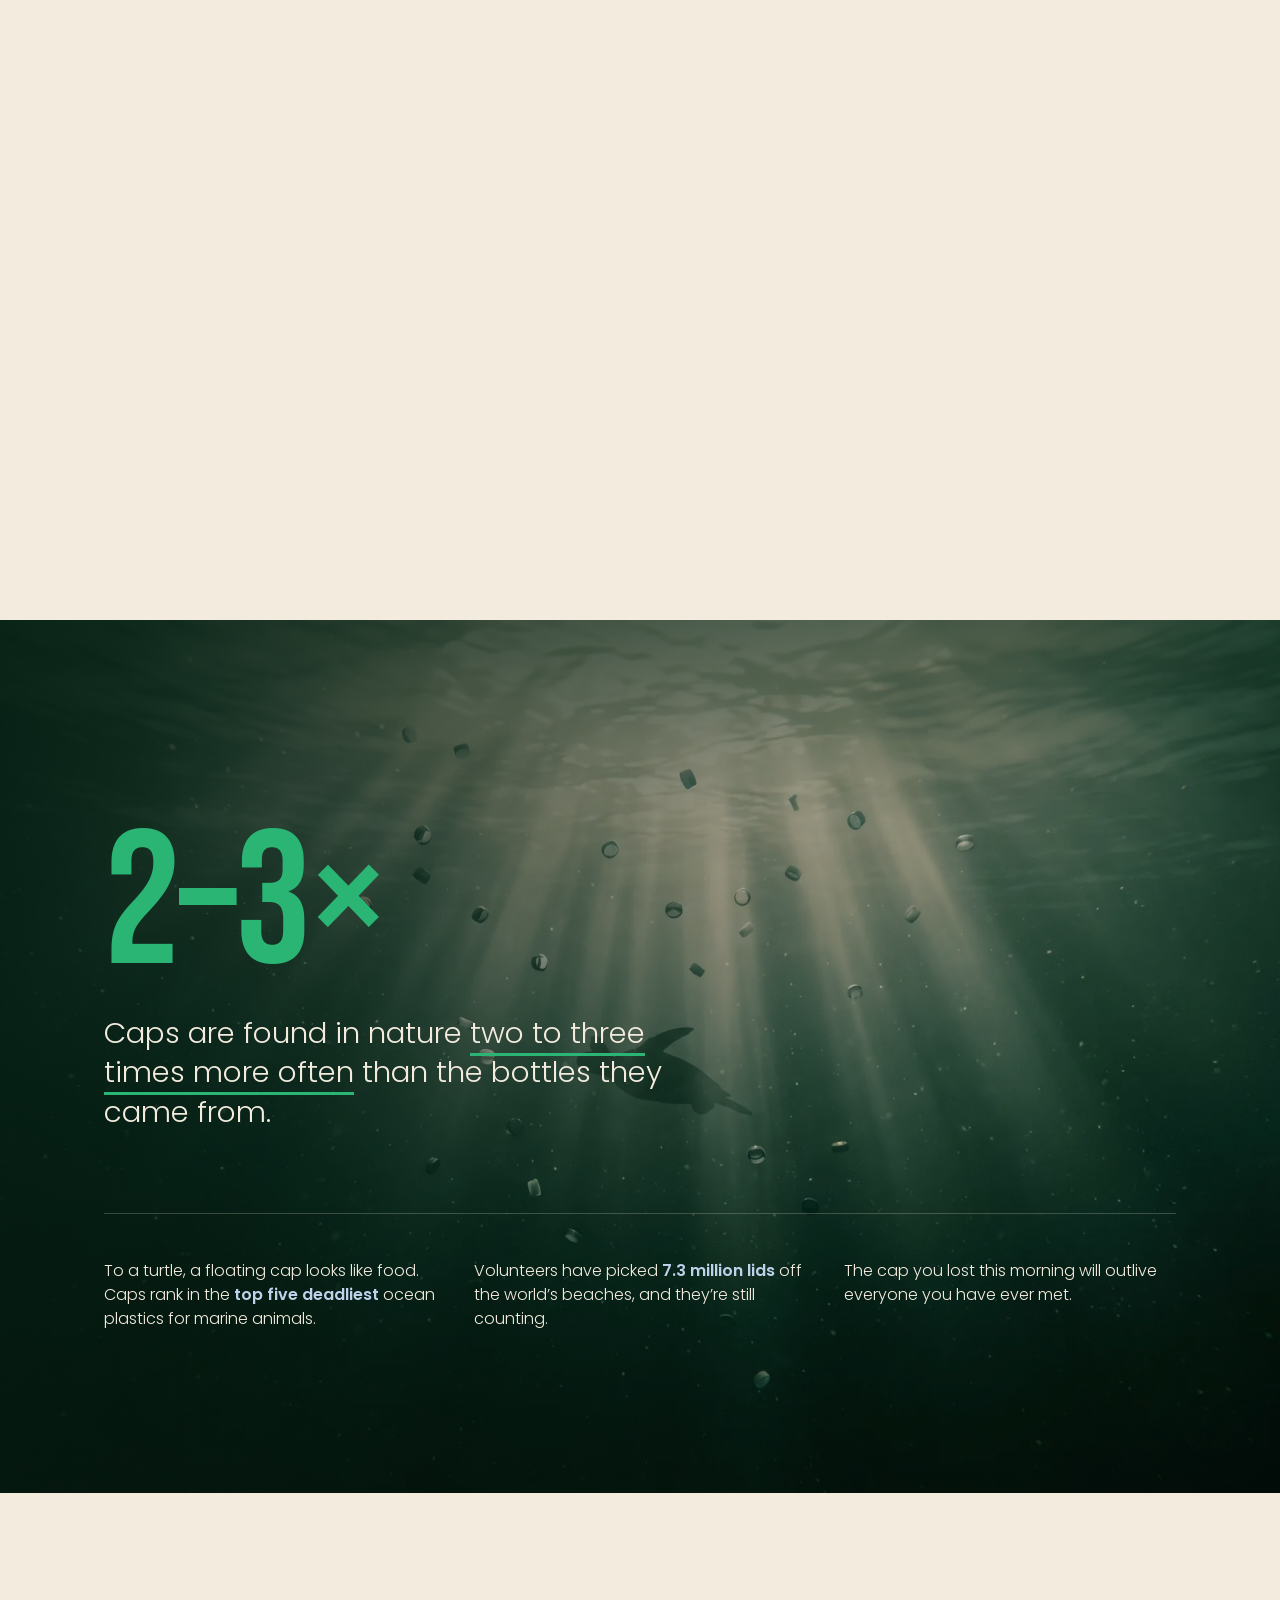
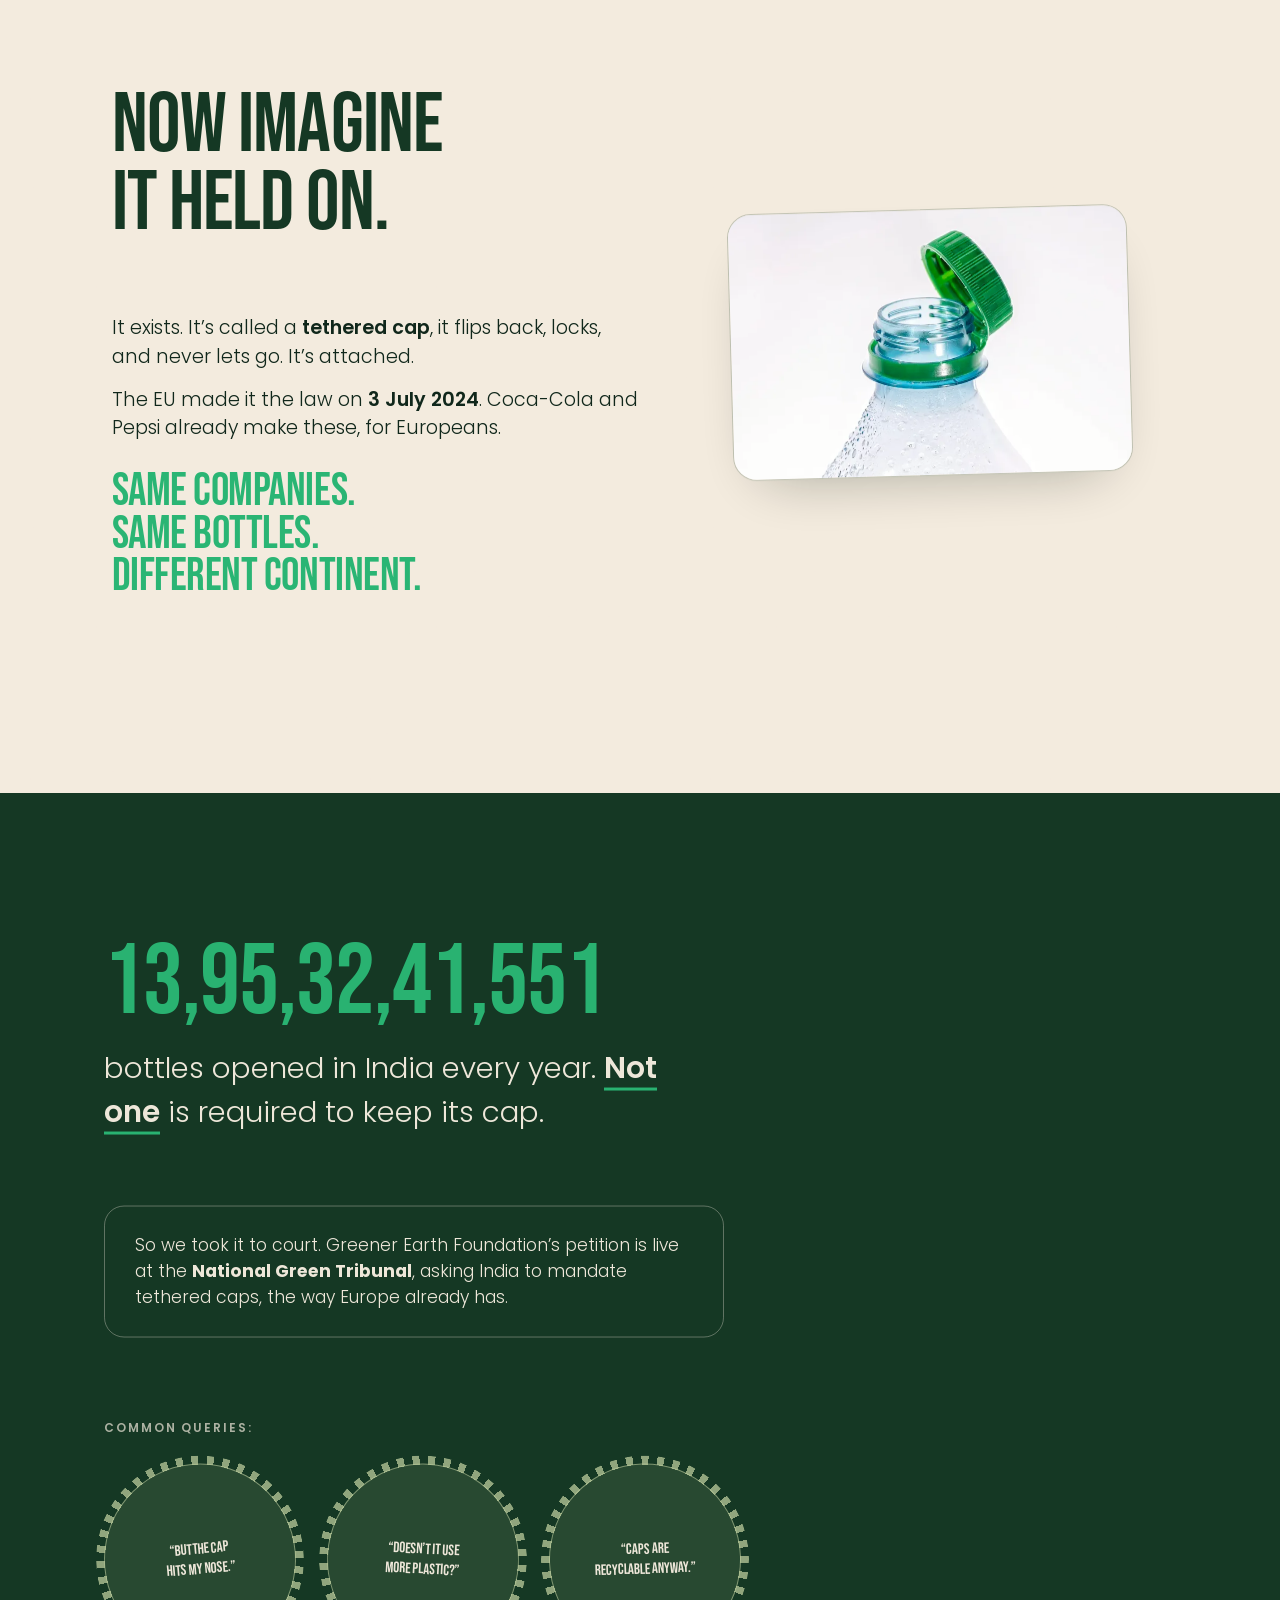
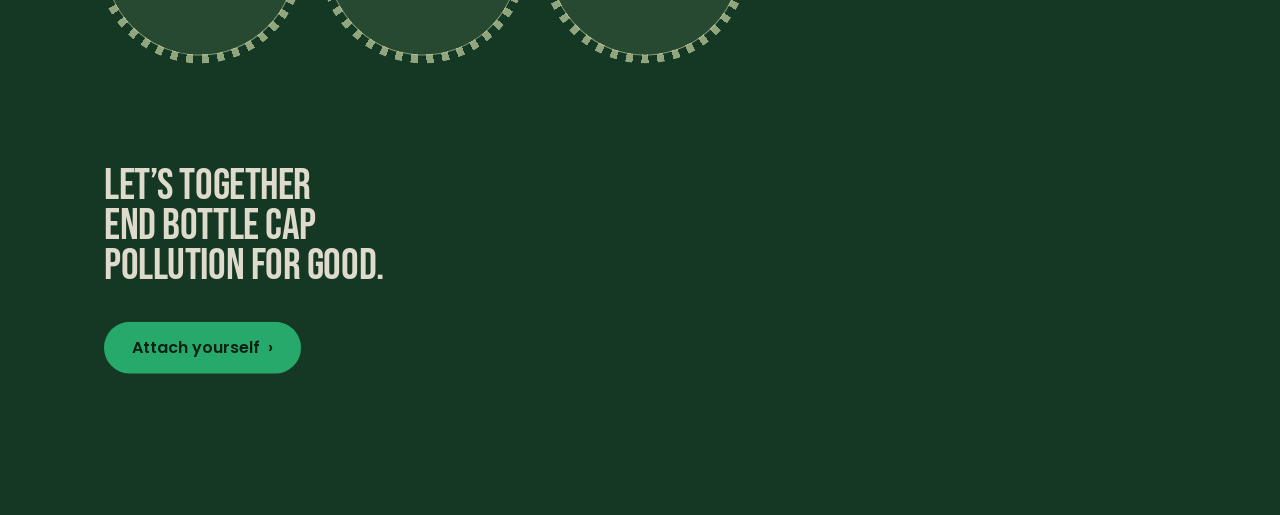
==== commit 4b6be32a: "Drop kicker line from Cap Story hero and rename Common Questions label Removes the "The Tethered Cap" ====
--- a/the-cap-story.html
+++ b/the-cap-story.html
@@ -34,7 +34,6 @@
       <div class="layer river"><img class="layer-img" src="assets/images/the-cap-story-film/river-photo.webp" alt="" loading="eager" decoding="async"></div>
     </div>
 
-    <p class="kicker">The Tethered Cap Mandate&ensp;&middot;&ensp;India</p>
     <div class="hero-stage">
       <h1 class="display hero-line" id="line1">This is<br>a love story.</h1>
       <h1 class="display hero-line" id="line2" aria-hidden="true">Until you<br>opened it.</h1>
@@ -91,7 +90,7 @@
       <div class="india-court">
         <p>So we took it to court. Greener Earth Foundation&rsquo;s petition is live at the <strong>National Green Tribunal</strong>, asking India to mandate tethered caps, the way Europe already has.</p>
       </div>
-      <p class="india-label">Common Questions:</p>
+      <p class="india-label">Common Queries:</p>
       <div class="stickers">
         <button class="sticker" data-flip><span class="s-front">&ldquo;But the cap<br>hits my nose.&rdquo;</span><span class="s-back">It flips back and locks. Two days of habit vs 400 years in the ocean.</span></button>
         <button class="sticker" data-flip><span class="s-front">&ldquo;Doesn&rsquo;t it use<br>more plastic?&rdquo;</span><span class="s-back">Paired with lighter necks it uses ~30% less closure plastic.</span></button>
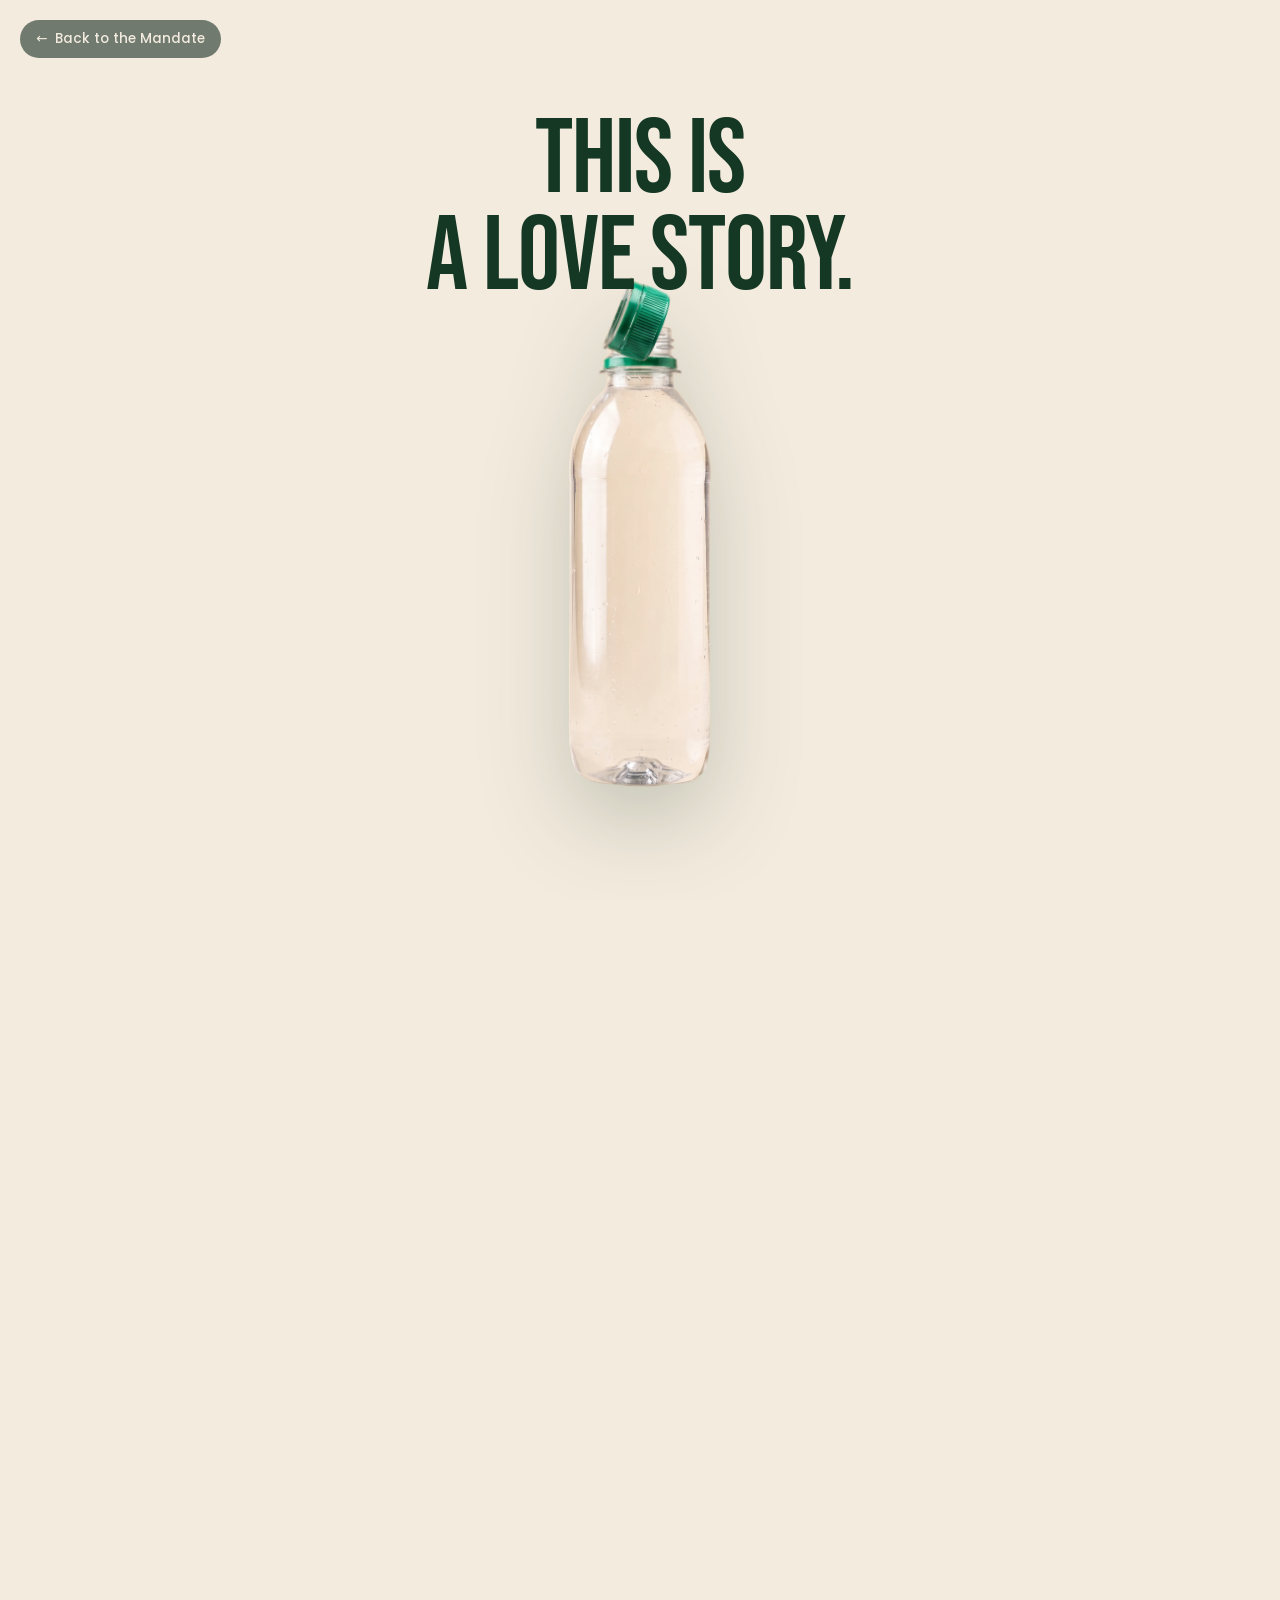
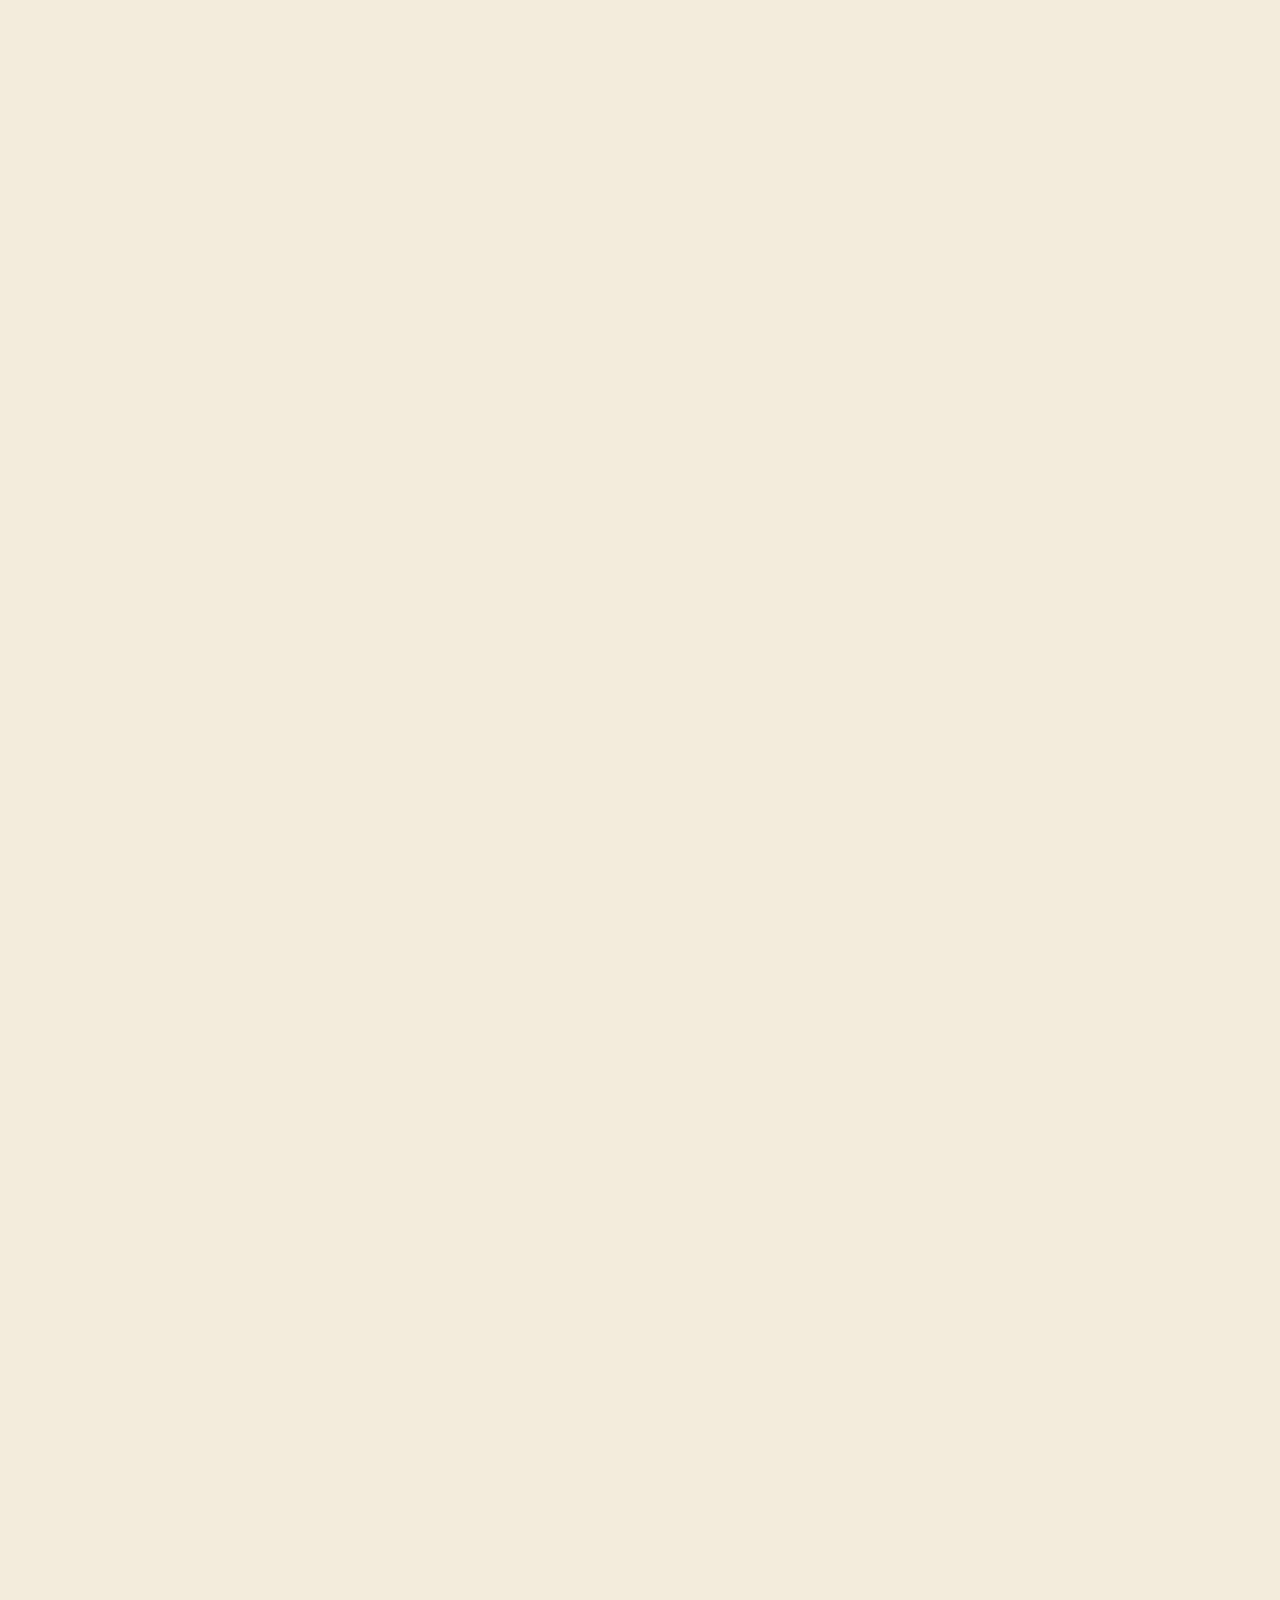
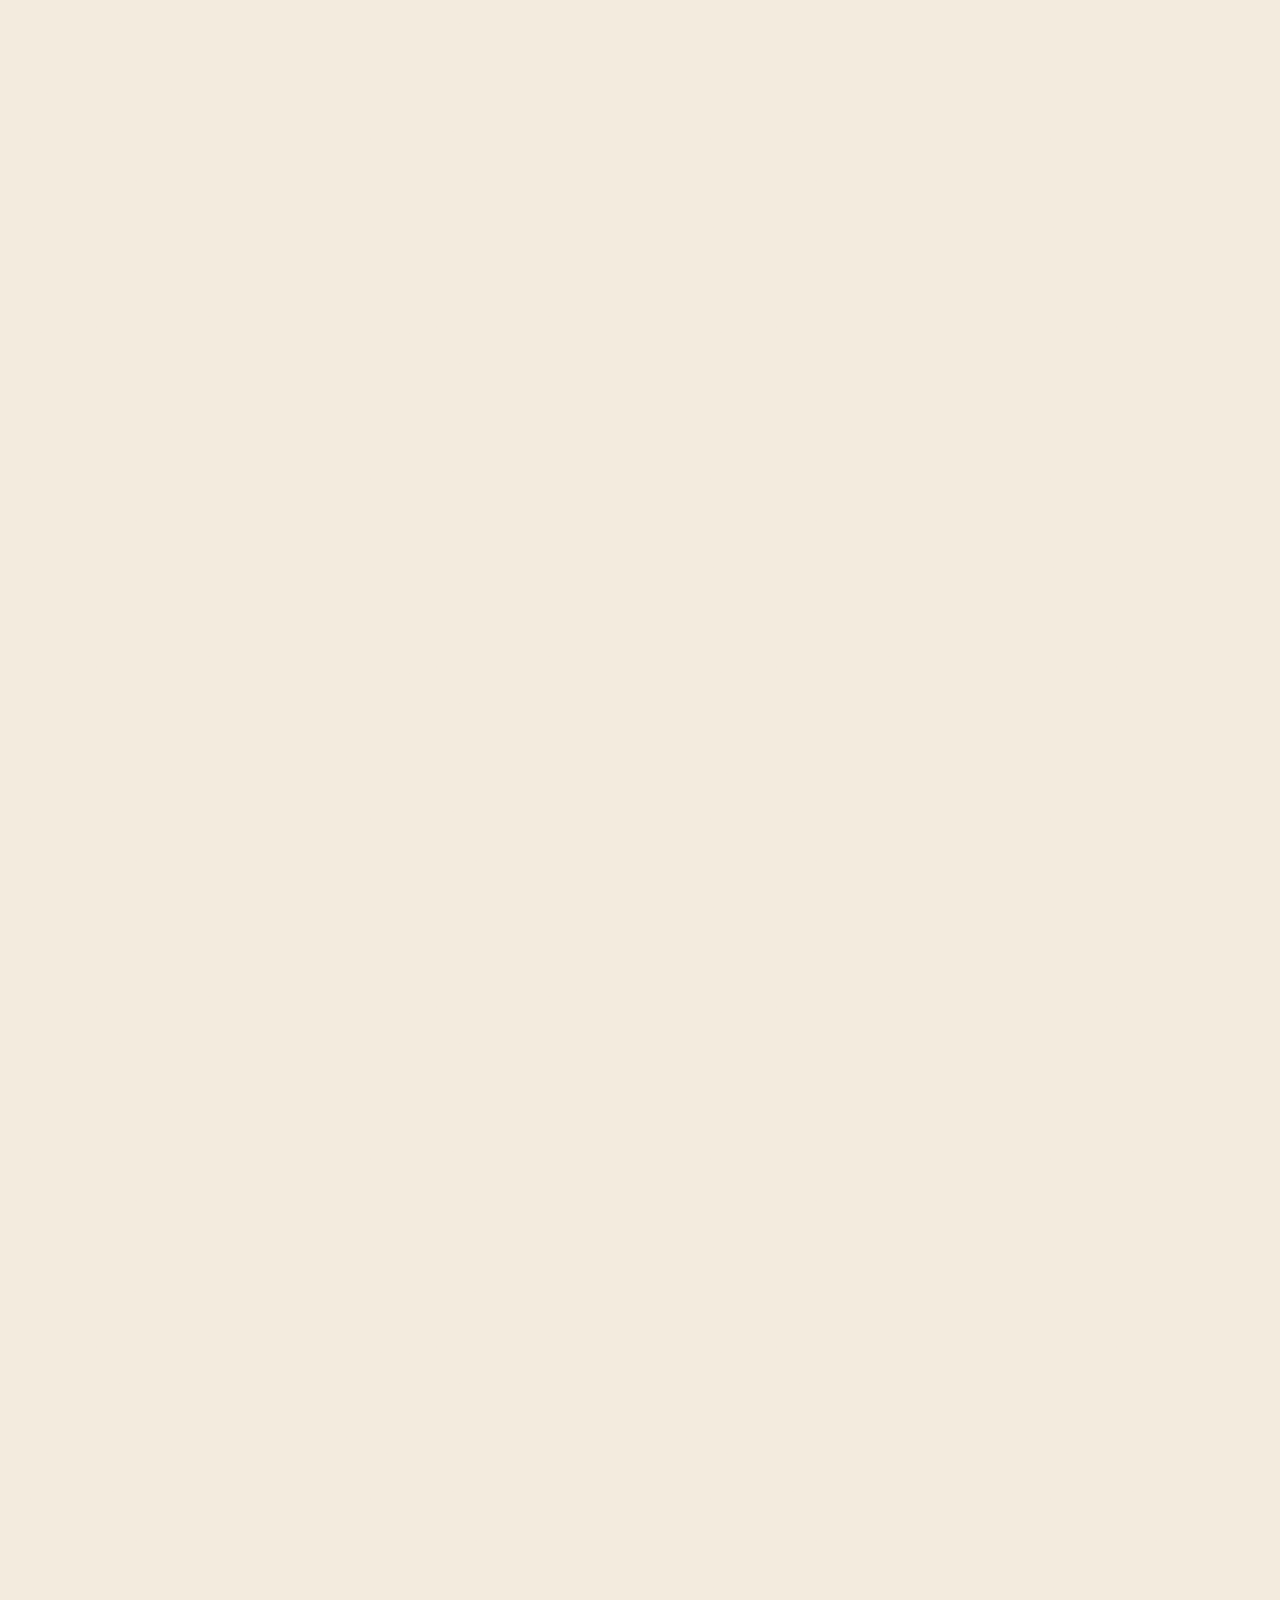
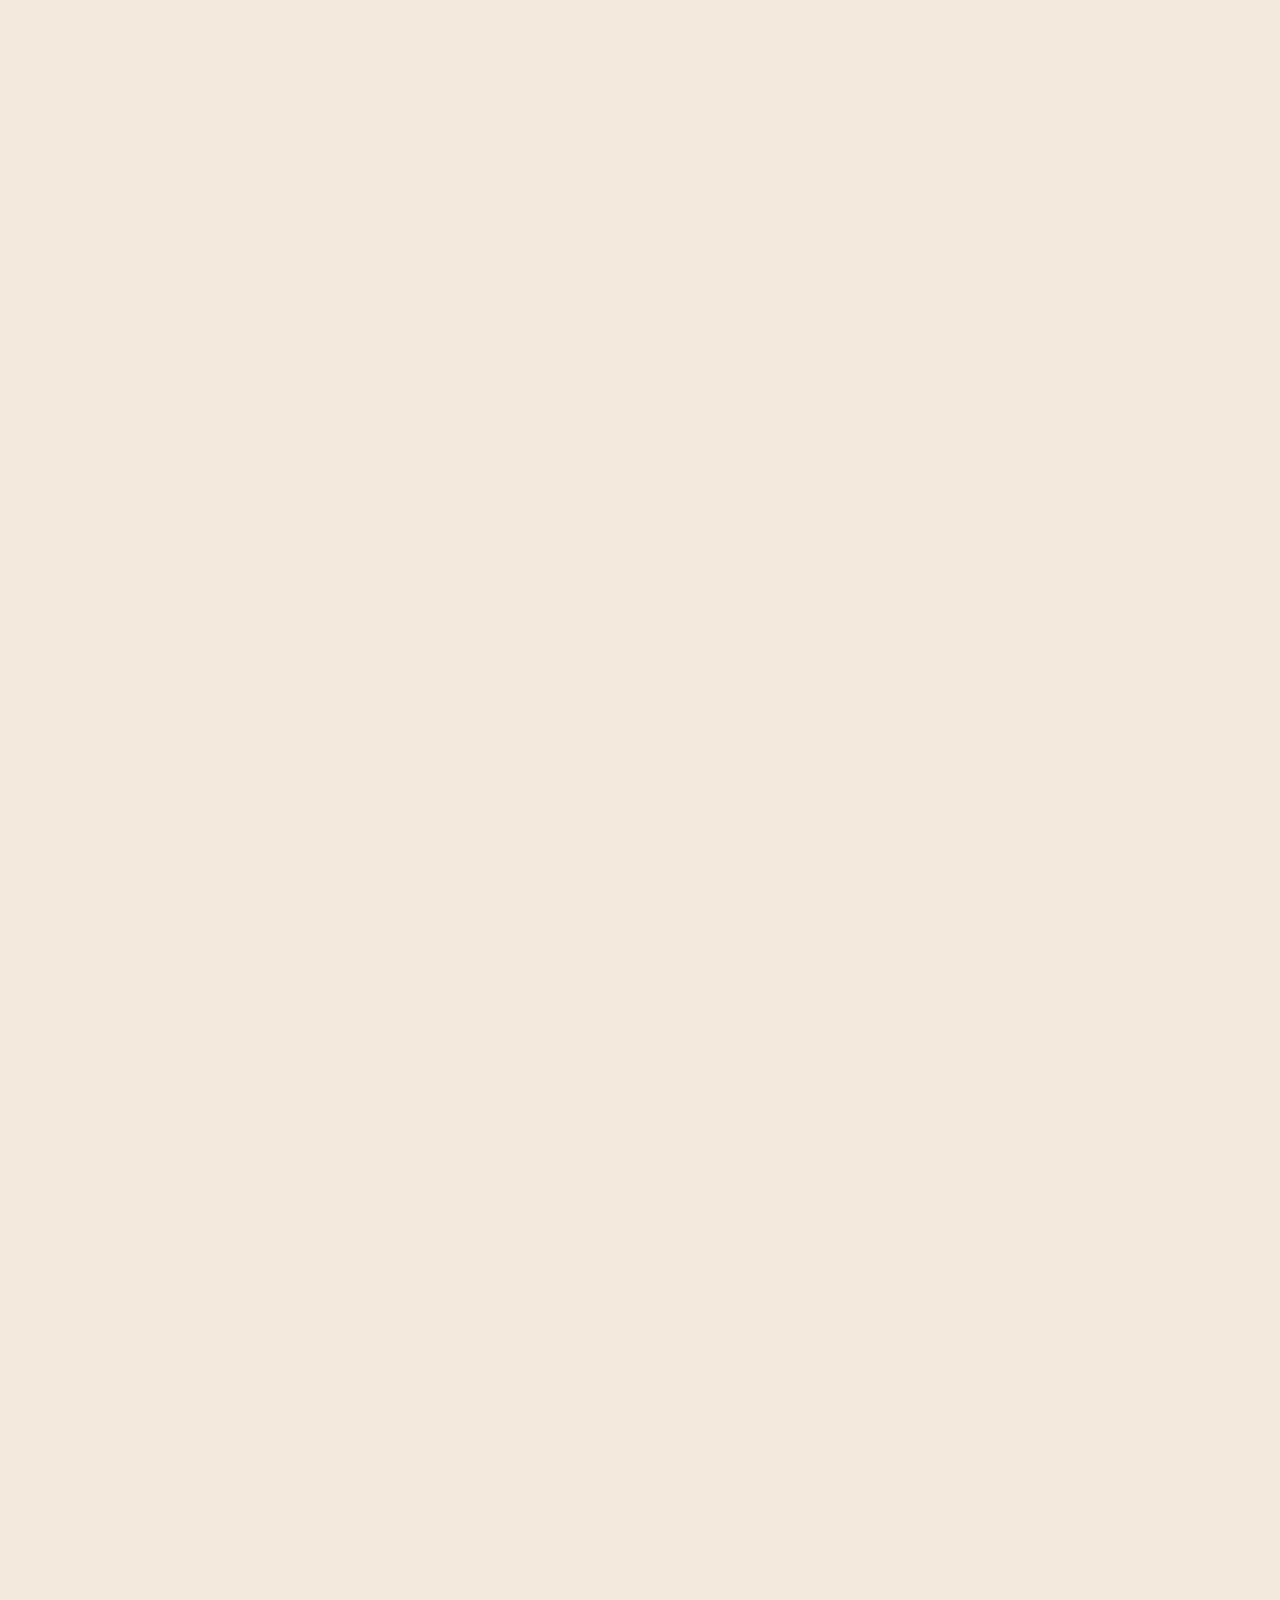
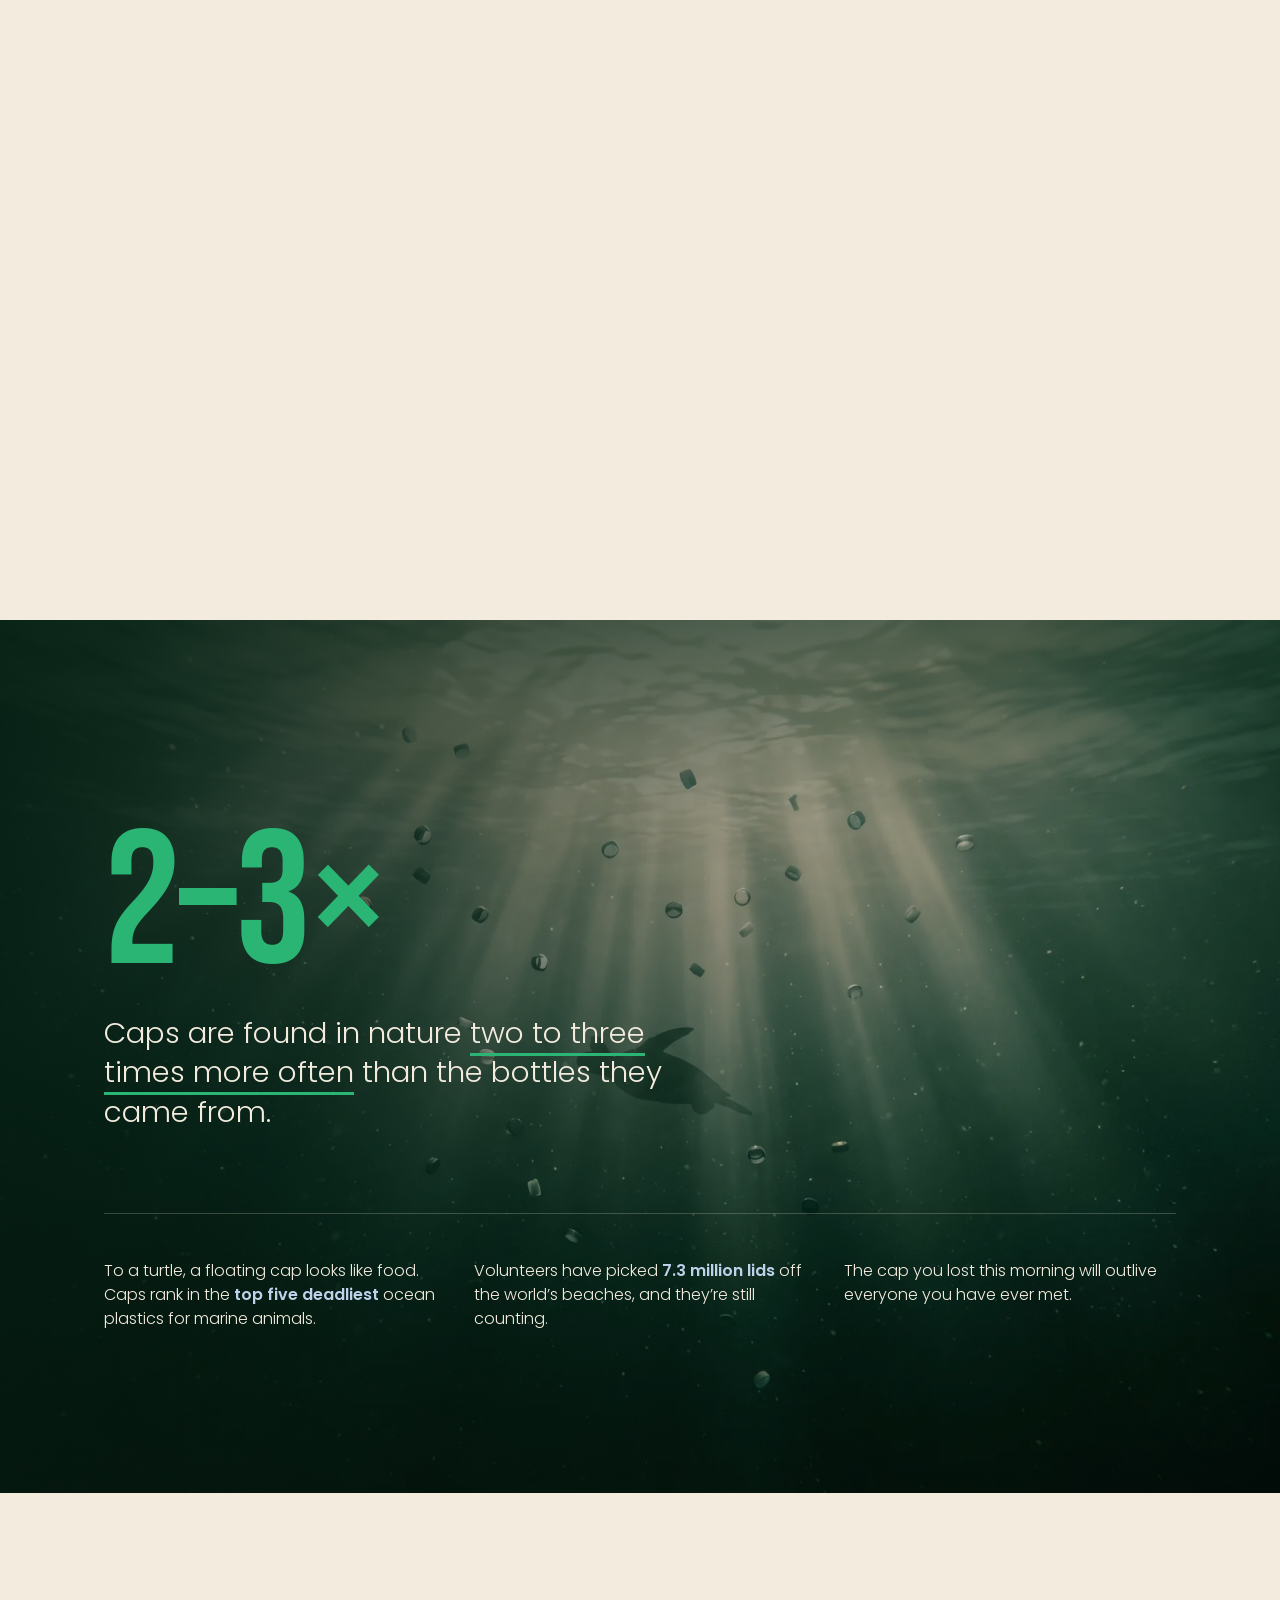
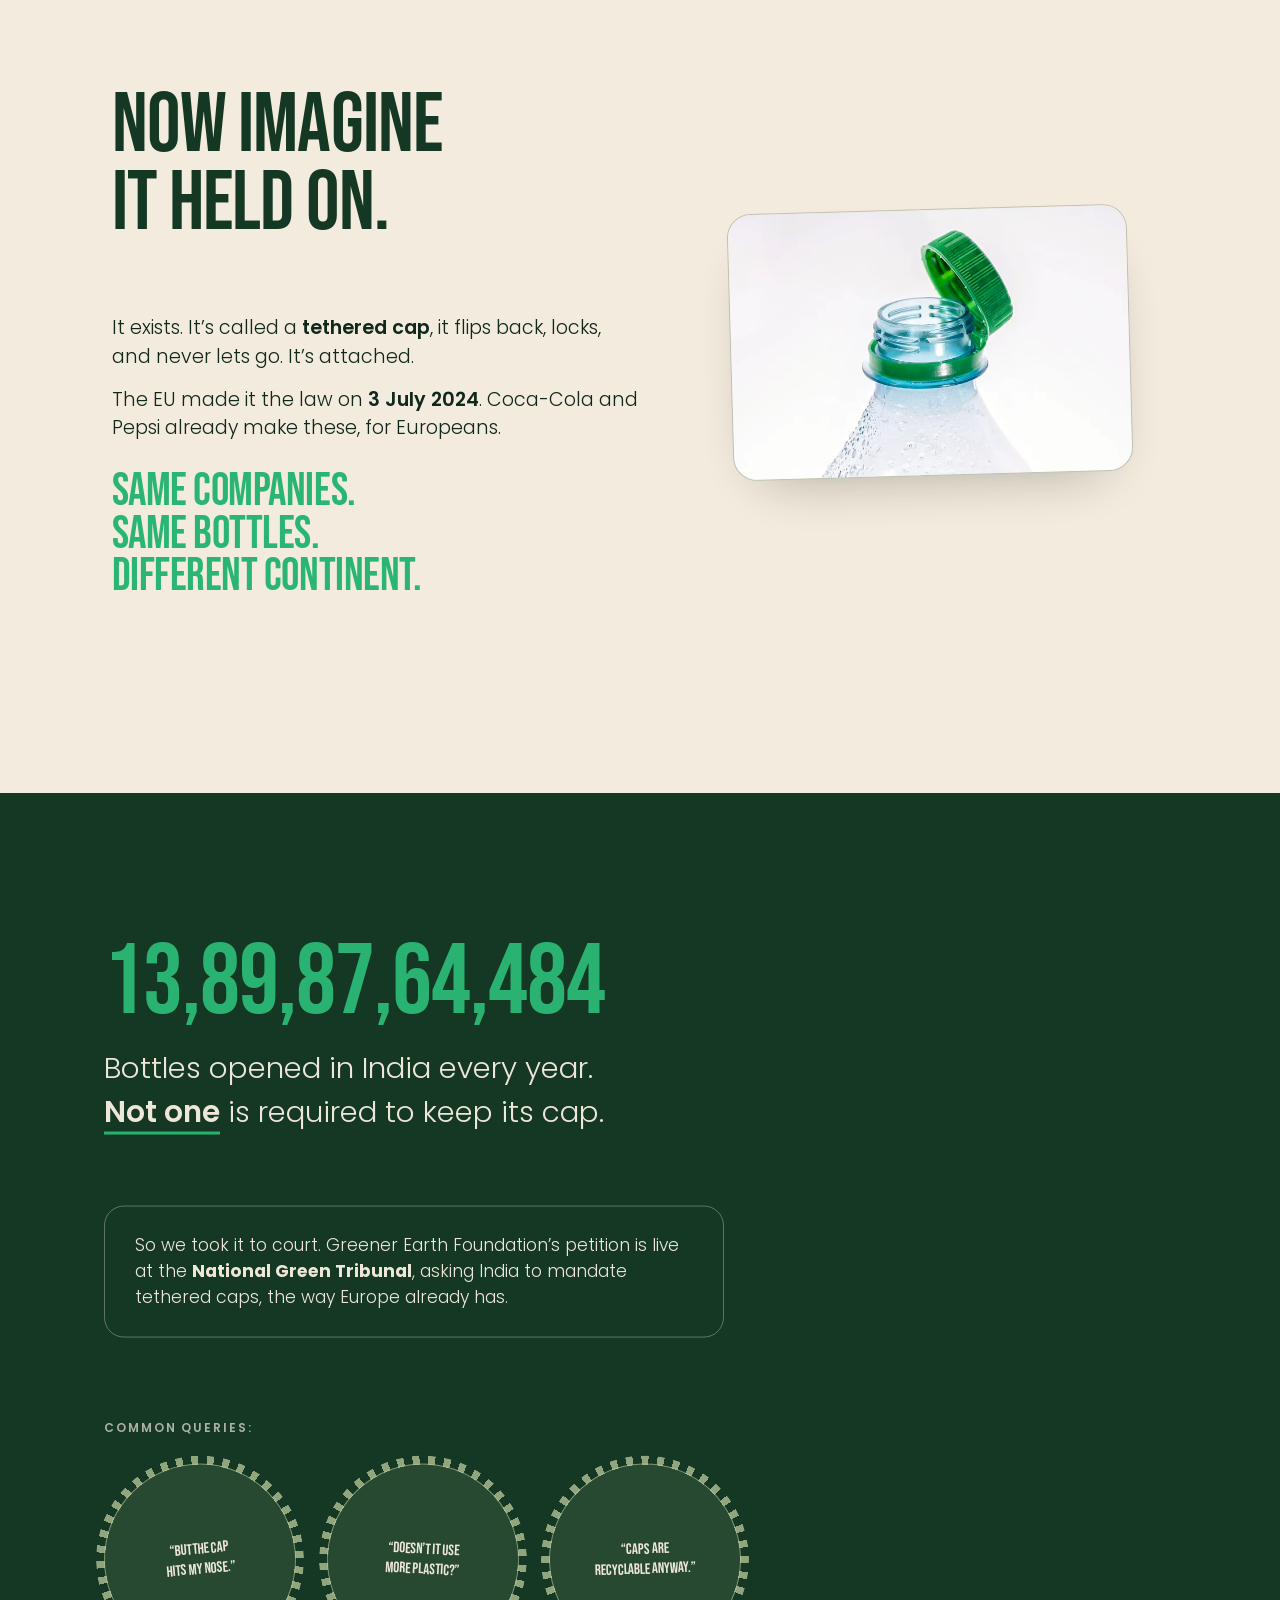
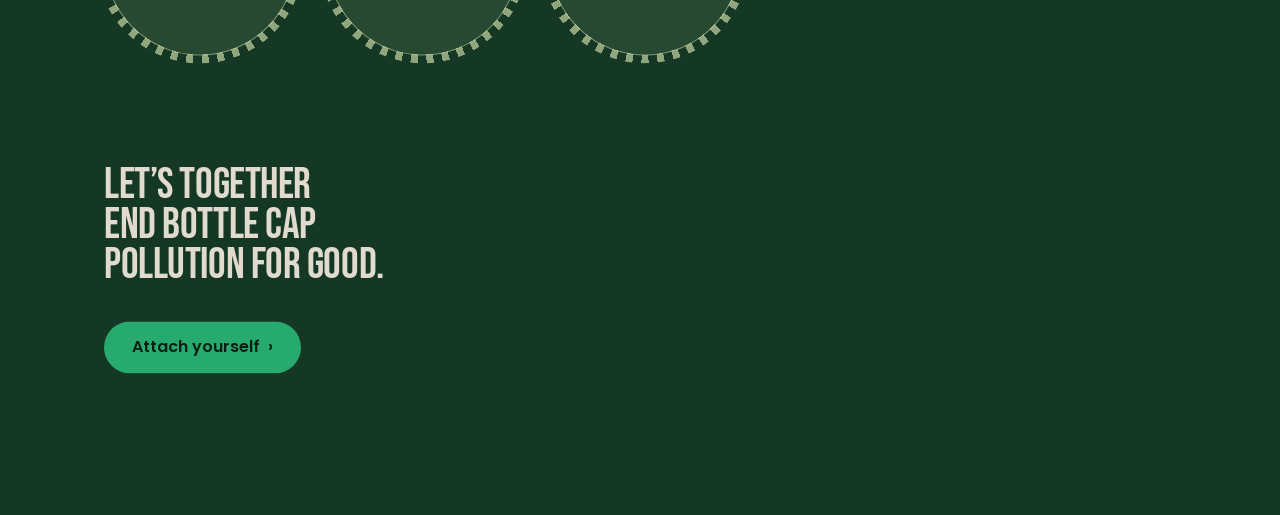
==== commit 25f21b00: "Capitalize "Bottles" and break the india-lede line before "Not one" Co-Authored-By: Claude Sonnet 5 " ====
--- a/the-cap-story.html
+++ b/the-cap-story.html
@@ -86,7 +86,7 @@
   <section class="india" id="india">
     <div class="col">
       <p class="display india-number" id="indiaNumber">25,000,000,000</p>
-      <p class="india-lede">bottles opened in India every year. <strong>Not one</strong> is required to keep its cap.</p>
+      <p class="india-lede">Bottles opened in India every year.<br><strong>Not one</strong> is required to keep its cap.</p>
       <div class="india-court">
         <p>So we took it to court. Greener Earth Foundation&rsquo;s petition is live at the <strong>National Green Tribunal</strong>, asking India to mandate tethered caps, the way Europe already has.</p>
       </div>
